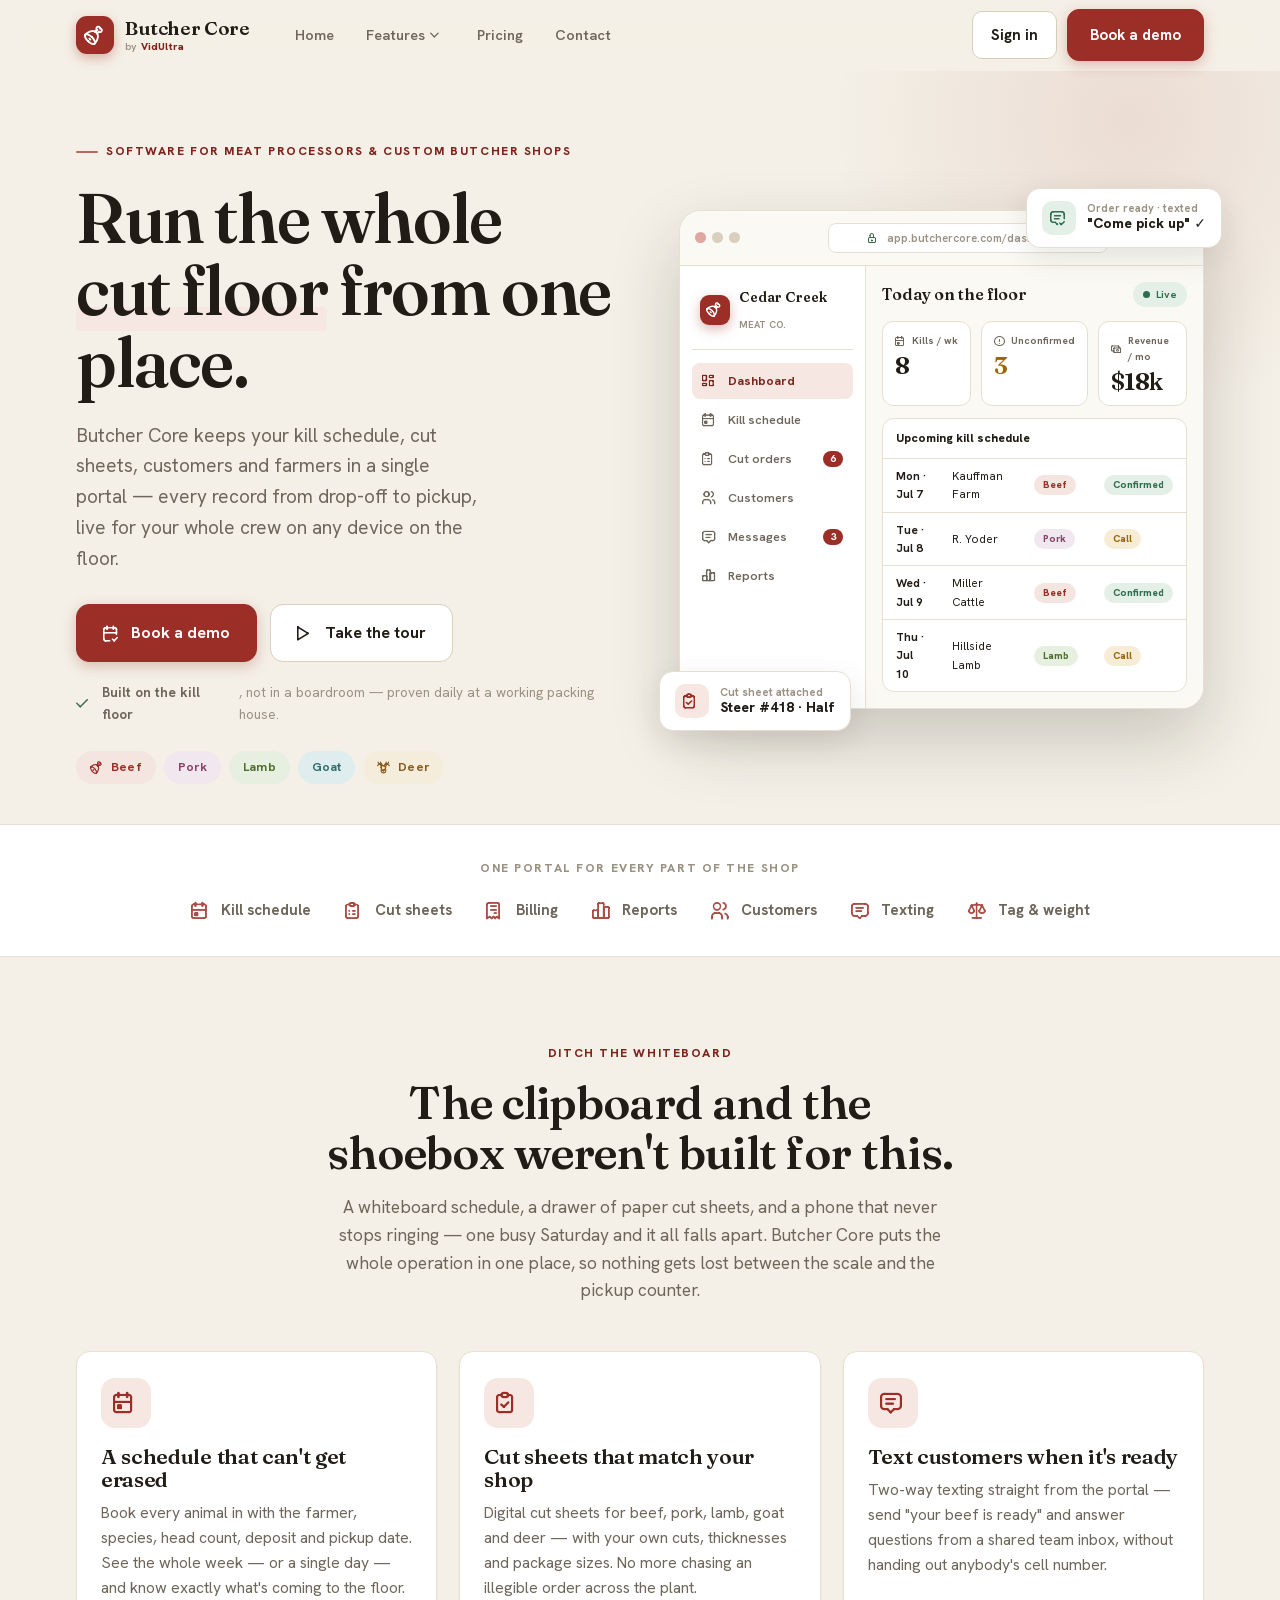
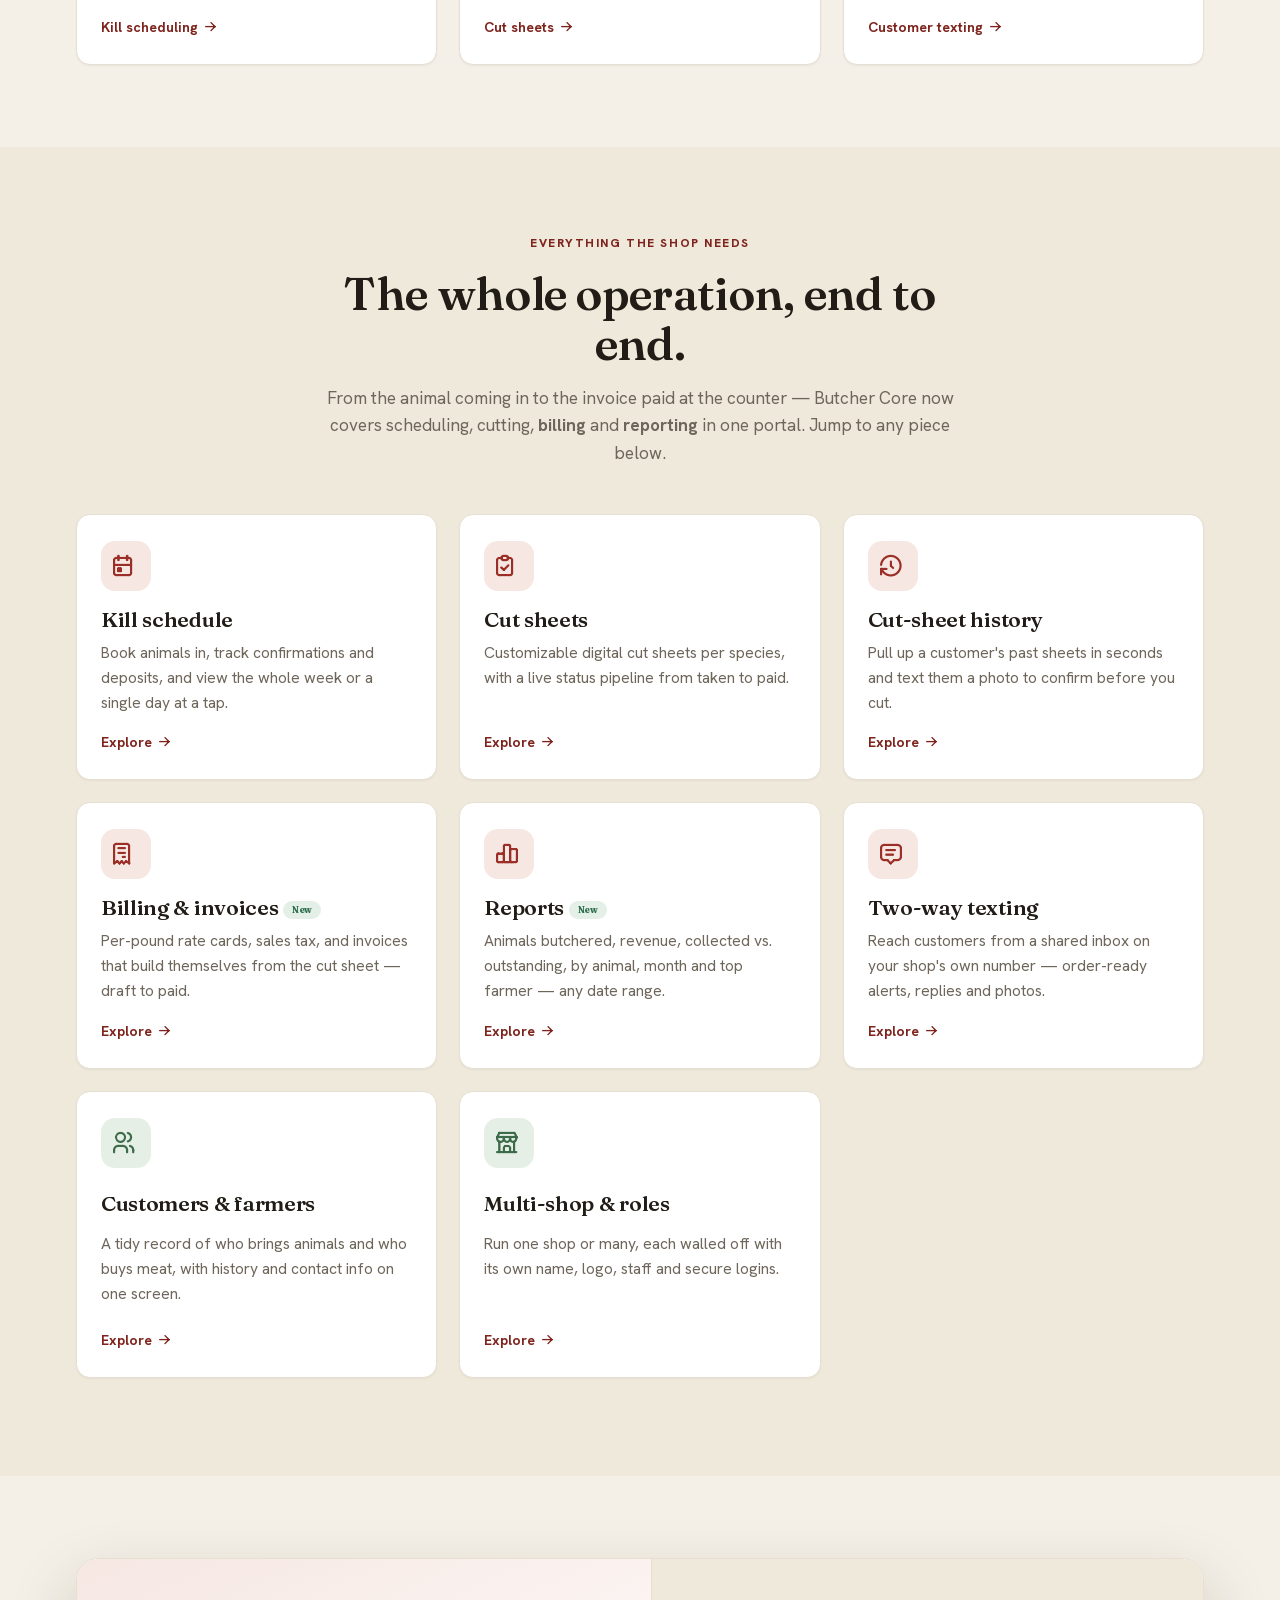
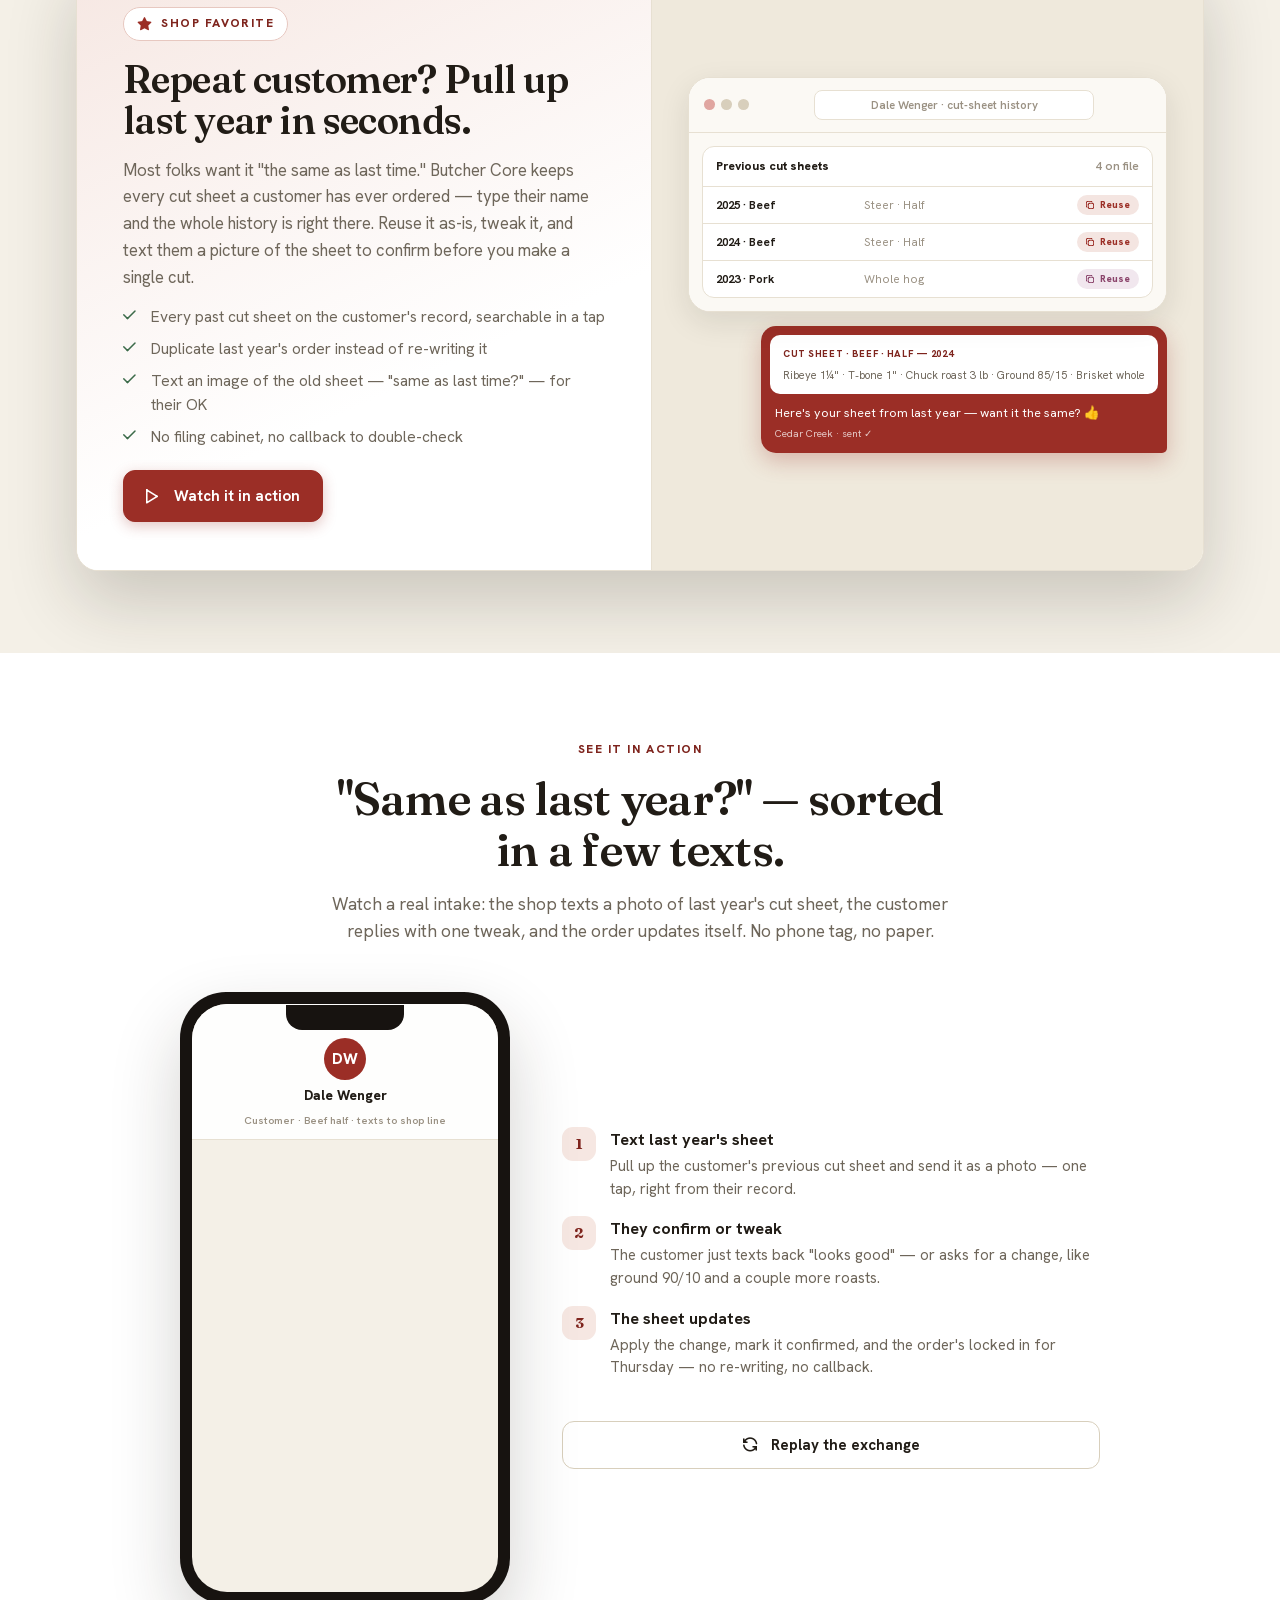
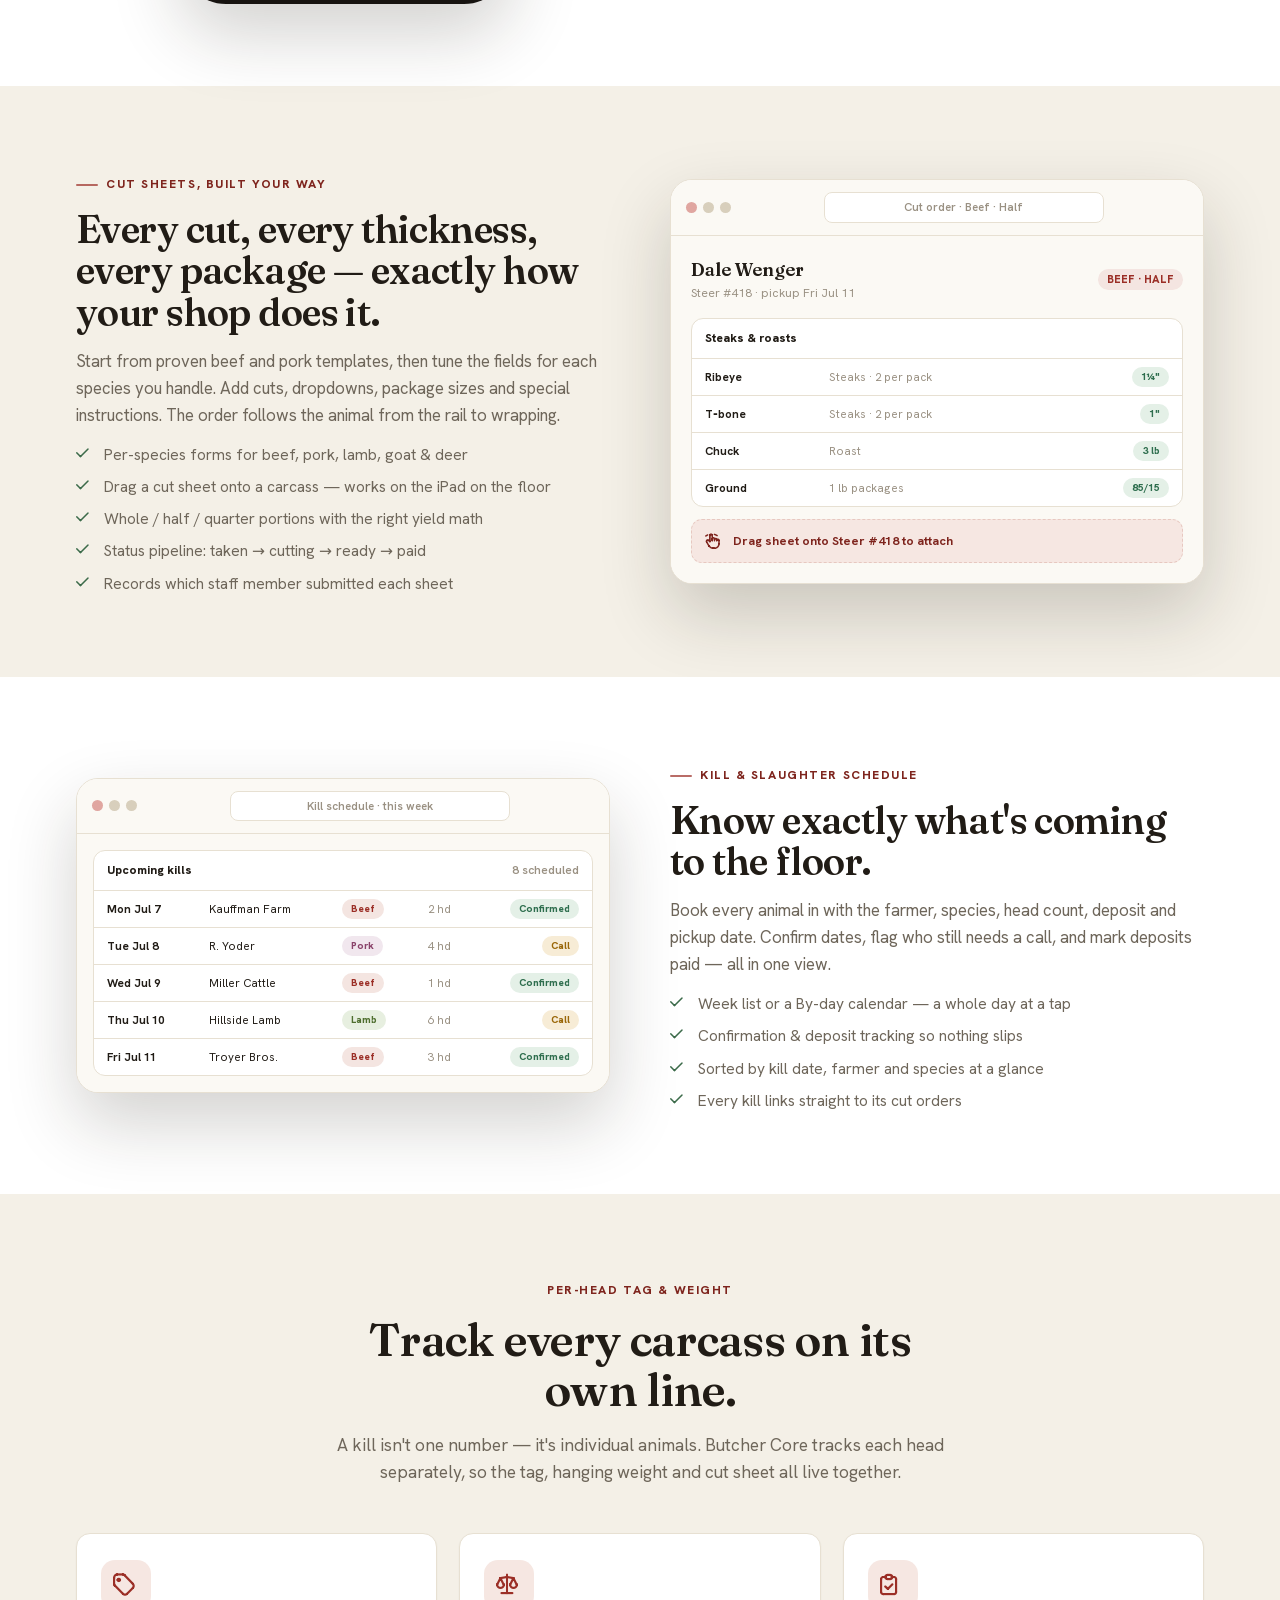
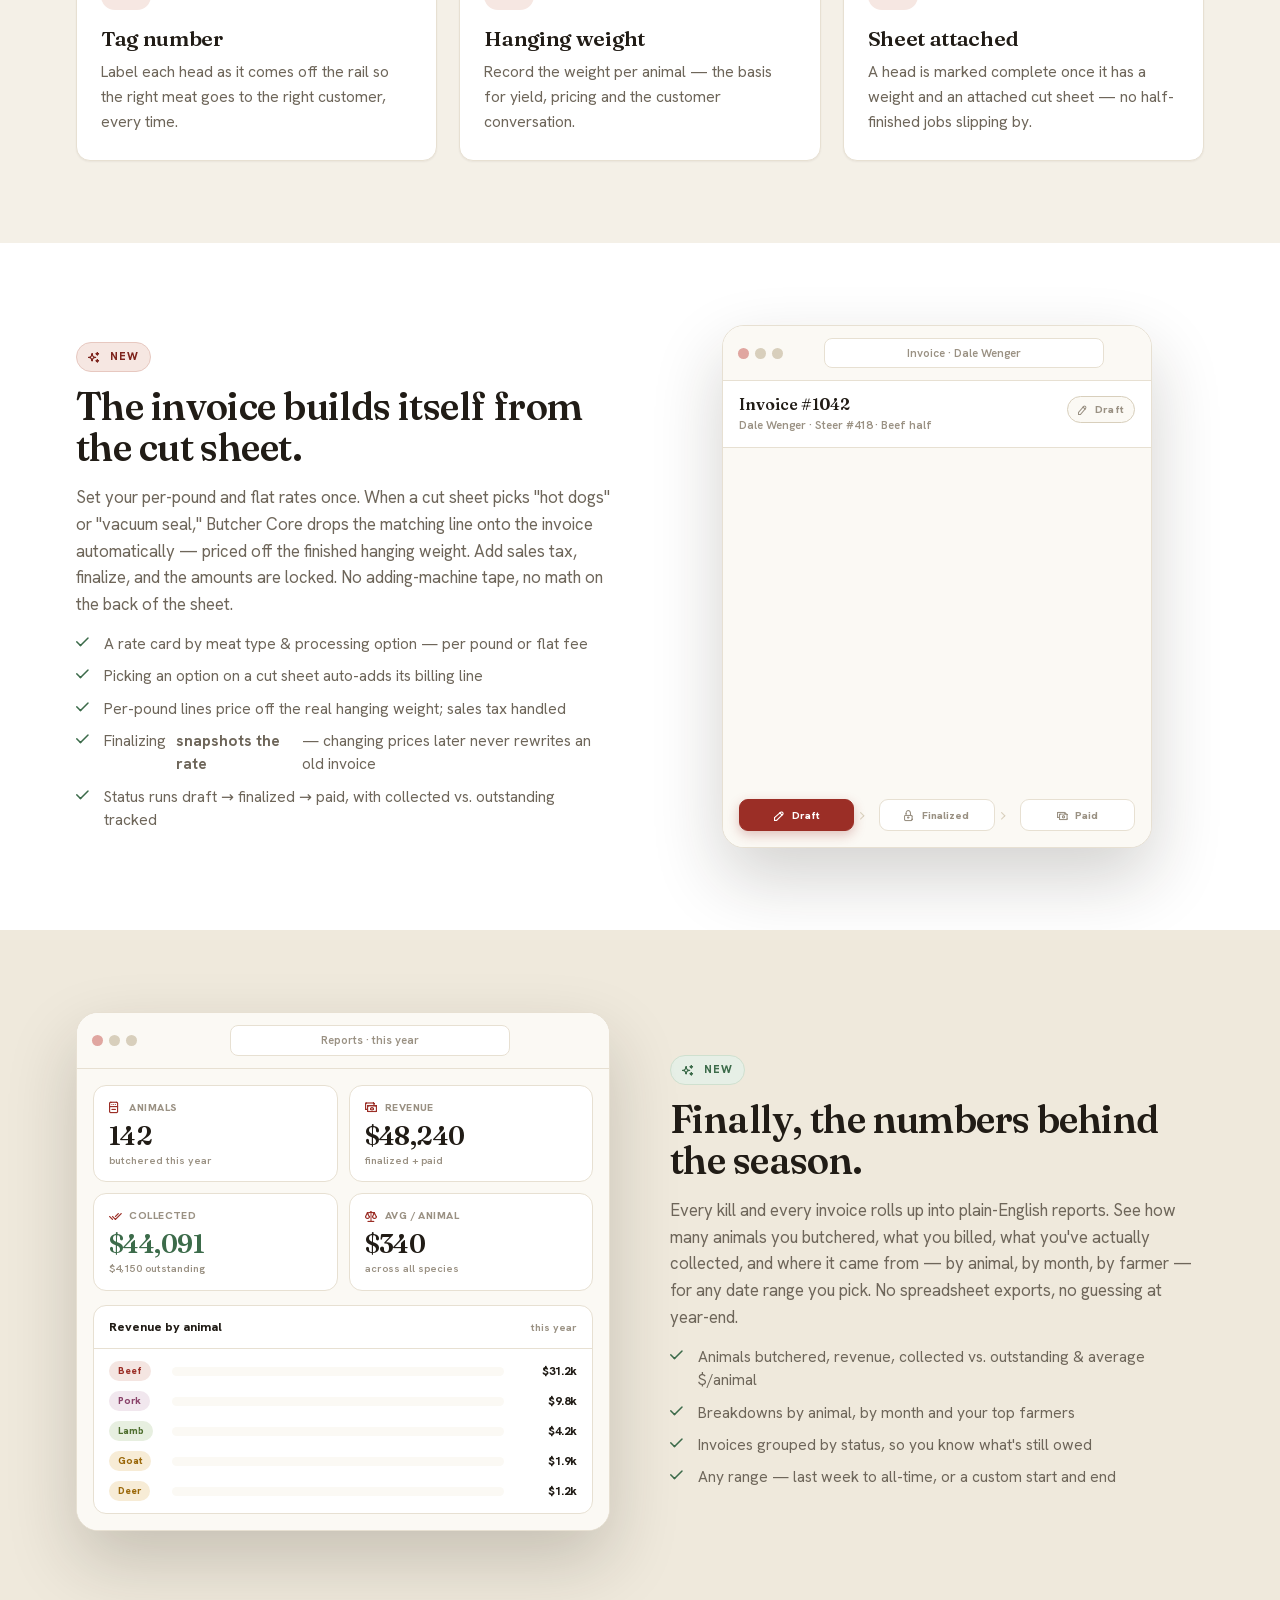
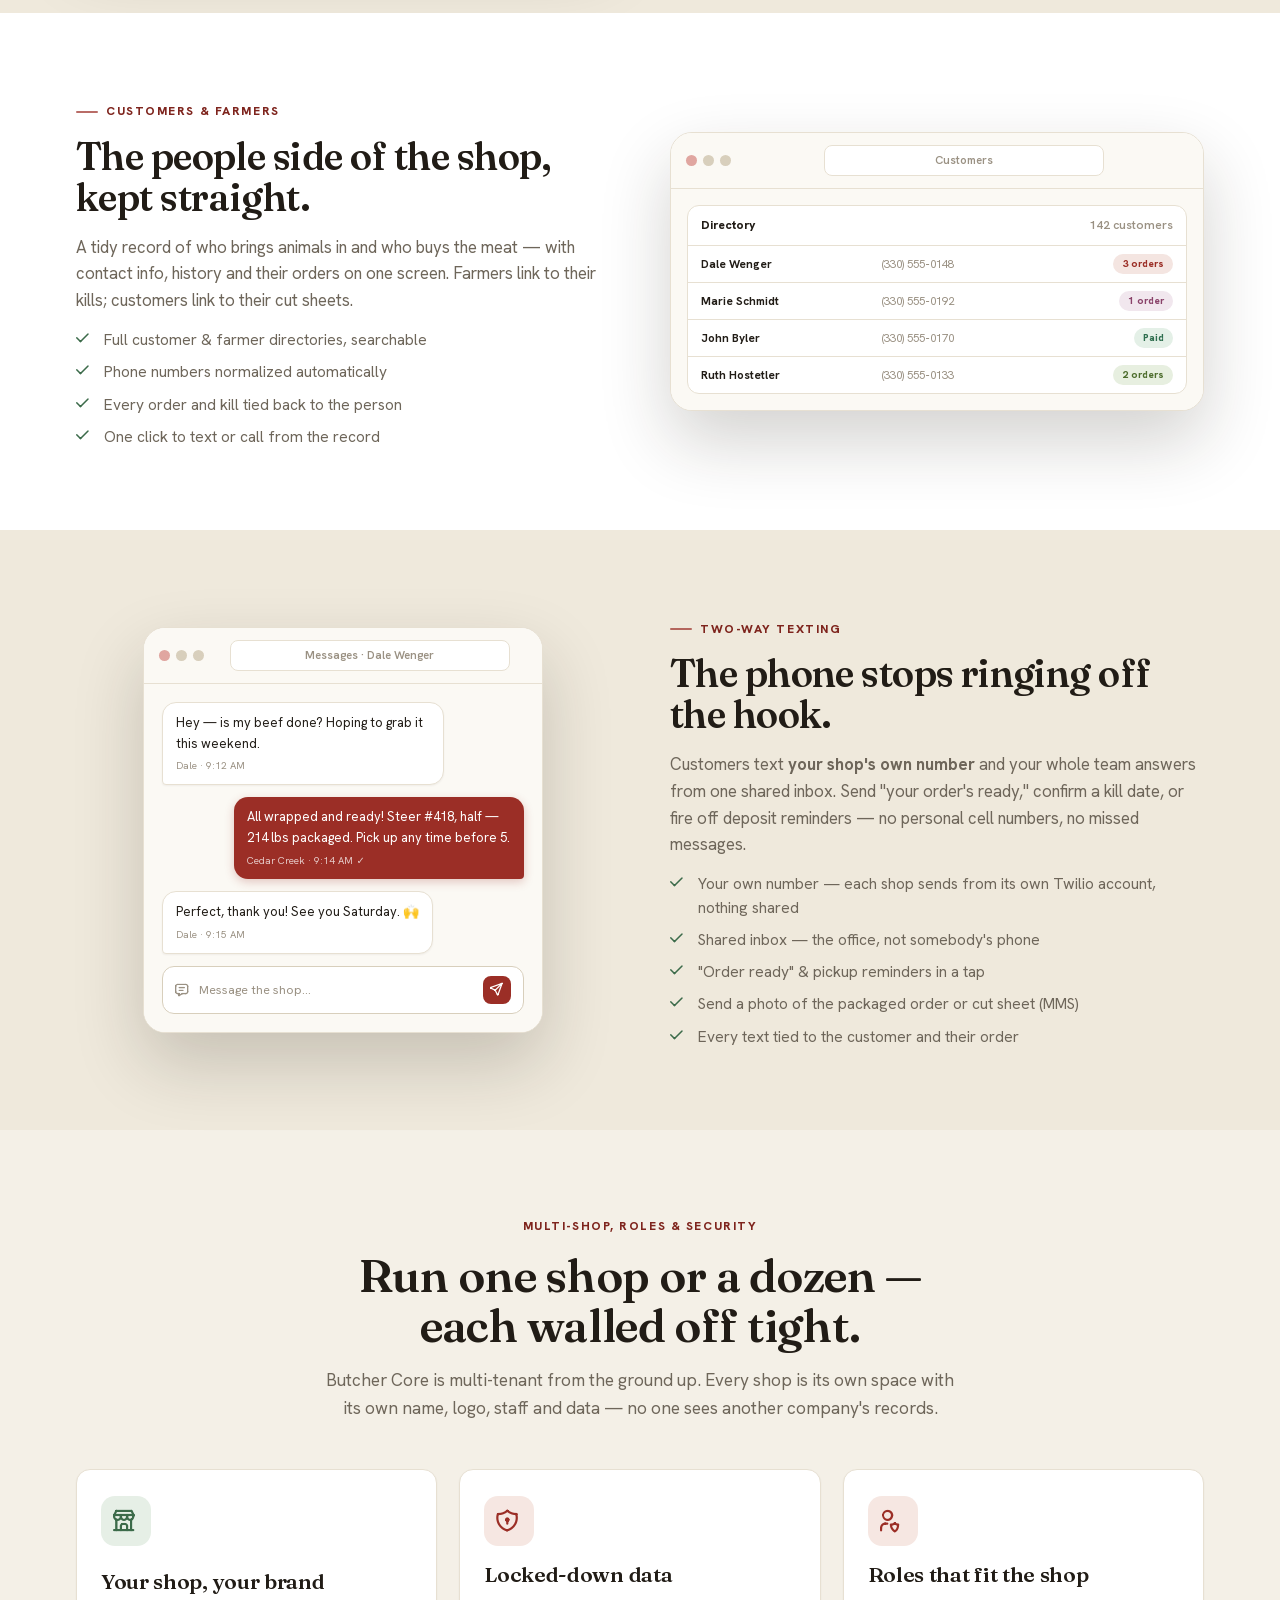
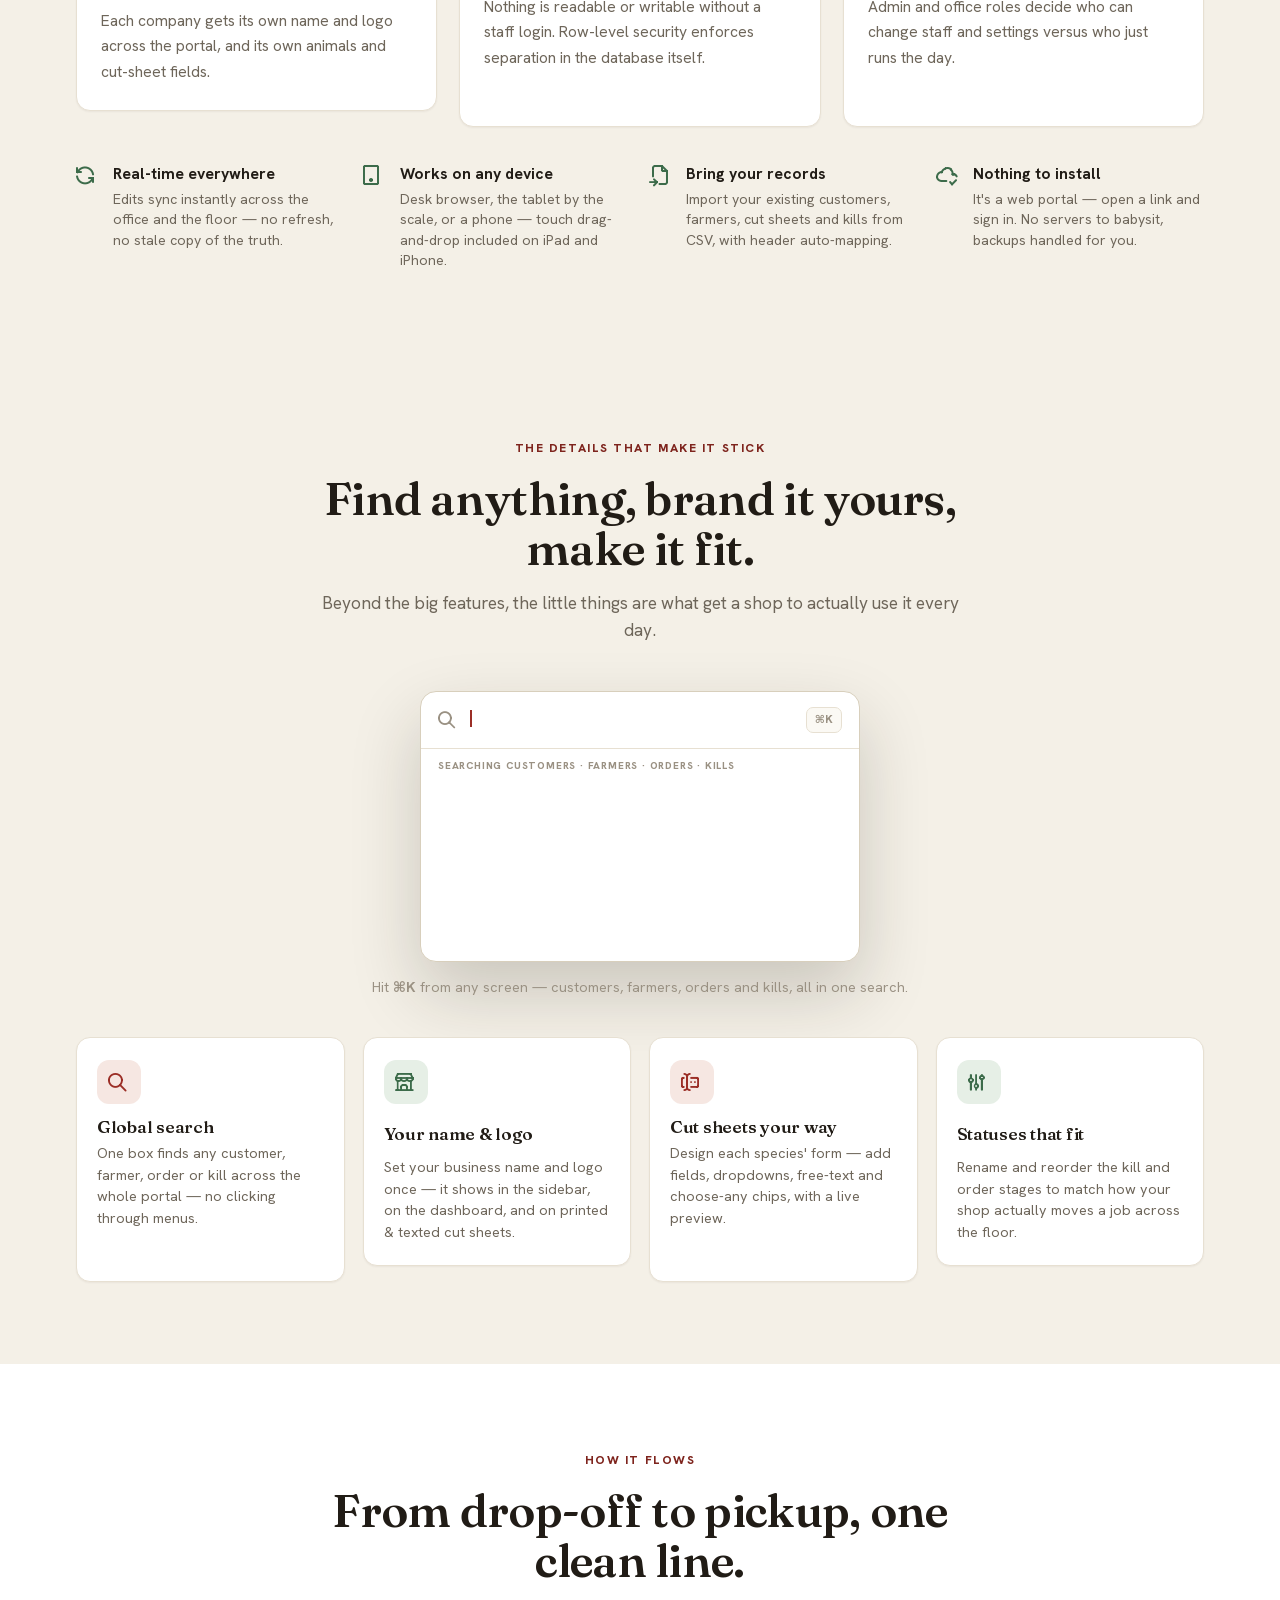
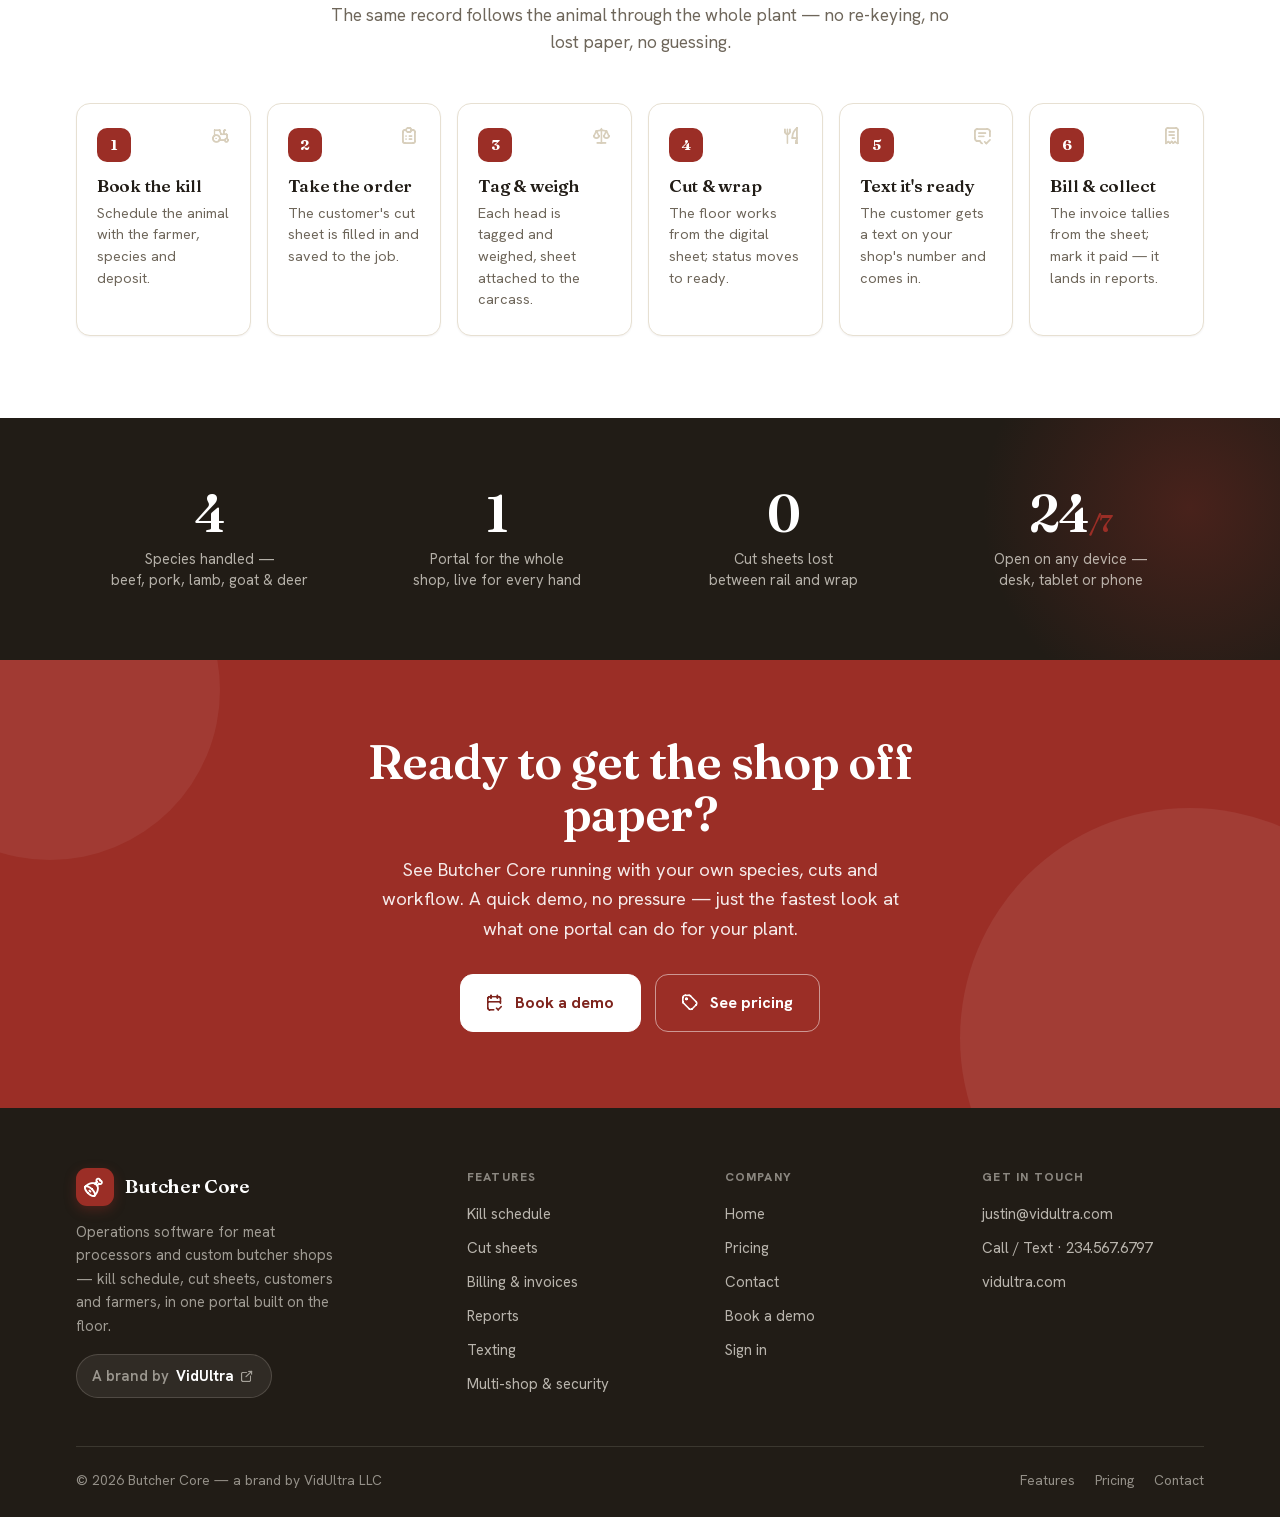
==== public/index.html @ 613faca3 "Initial commit: Butcher Core marketing site Static marketing site (index, pricing, contact) with sha" ====
<!DOCTYPE html>
<html lang="en">
<head>
<meta charset="UTF-8">
<meta name="viewport" content="width=device-width, initial-scale=1.0, viewport-fit=cover">
<title>Butcher Core — Operations software for meat processors &amp; custom butcher shops</title>
<meta name="description" content="Operations software for meat processors &amp; custom butcher shops — run your kill schedule, cut sheets, billing &amp; invoices, customer texting and reports in one portal. Beef, pork, lamb, goat &amp; deer.">
<link rel="canonical" href="https://butchercore.com/">
<meta name="robots" content="index, follow, max-image-preview:large, max-snippet:-1">
<meta name="author" content="VidUltra LLC">
<meta name="theme-color" content="#9B2E26">
<meta name="apple-mobile-web-app-title" content="Butcher Core">

<!-- Open Graph (Facebook, iMessage/SMS, LinkedIn, etc.) -->
<meta property="og:type" content="website">
<meta property="og:site_name" content="Butcher Core">
<meta property="og:title" content="Butcher Core — operations software for meat processors &amp; custom butcher shops">
<meta property="og:description" content="Operations software for meat processors &amp; custom butcher shops. Run your kill schedule, cut sheets, billing &amp; invoices, customer texting and reports from one portal. Beef, pork, lamb, goat &amp; deer.">
<meta property="og:url" content="https://butchercore.com/">
<meta property="og:image" content="https://butchercore.com/og-image.png">
<meta property="og:image:secure_url" content="https://butchercore.com/og-image.png">
<meta property="og:image:type" content="image/png">
<meta property="og:image:width" content="1200">
<meta property="og:image:height" content="630">
<meta property="og:image:alt" content="Butcher Core — operations software for meat processors and custom butcher shops. Beef, pork, lamb, goat and deer.">
<meta property="og:locale" content="en_US">

<!-- Twitter / X card -->
<meta name="twitter:card" content="summary_large_image">
<meta name="twitter:title" content="Butcher Core — operations software for meat processors &amp; custom butcher shops">
<meta name="twitter:description" content="Operations software for meat processors &amp; custom butcher shops — kill schedule, cut sheets, billing, customer texting and reports in one portal.">
<meta name="twitter:image" content="https://butchercore.com/og-image.png">
<meta name="twitter:image:alt" content="Butcher Core — operations software for meat processors and custom butcher shops.">

<link rel="icon" type="image/svg+xml" href="favicon.svg">
<link rel="icon" type="image/png" sizes="512x512" href="icon-512.png">
<link rel="apple-touch-icon" href="apple-touch-icon.png">
<link rel="preload" href="fonts/hanken-grotesk-latin.woff2" as="font" type="font/woff2" crossorigin>
<link rel="preload" href="fonts/fraunces-latin.woff2" as="font" type="font/woff2" crossorigin>
<link rel="stylesheet" href="fonts/fonts.css">
<link rel="stylesheet" href="fonts/tabler-icons.css?v=5">
<link rel="stylesheet" href="styles.css?v=5">

<!-- Structured data (schema.org / JSON-LD) -->
<script type="application/ld+json">
{
  "@context": "https://schema.org",
  "@graph": [
    {
      "@type": "Organization",
      "@id": "https://butchercore.com/#organization",
      "name": "Butcher Core",
      "legalName": "VidUltra LLC",
      "url": "https://butchercore.com/",
      "logo": "https://butchercore.com/icon-512.png",
      "image": "https://butchercore.com/og-image.png",
      "description": "Operations software for meat processors and custom butcher shops — kill schedule, cut sheets, billing, customer texting and reports in one portal.",
      "email": "justin@vidultra.com",
      "telephone": "+1-234-567-6797",
      "parentOrganization": { "@type": "Organization", "name": "VidUltra LLC", "url": "https://vidultra.com" },
      "sameAs": ["https://vidultra.com"]
    },
    {
      "@type": "WebSite",
      "@id": "https://butchercore.com/#website",
      "url": "https://butchercore.com/",
      "name": "Butcher Core",
      "inLanguage": "en-US",
      "publisher": { "@id": "https://butchercore.com/#organization" }
    },
    {
      "@type": "SoftwareApplication",
      "name": "Butcher Core",
      "applicationCategory": "BusinessApplication",
      "applicationSubCategory": "Meat processing & butcher shop operations software",
      "operatingSystem": "Web browser (any device)",
      "url": "https://butchercore.com/",
      "image": "https://butchercore.com/og-image.png",
      "description": "One portal for meat processors and custom butcher shops: kill & slaughter schedule, custom cut sheets for beef, pork, lamb, goat and deer, per-head tag & weight, billing and invoices, two-way customer texting, and reports.",
      "featureList": [
        "Kill & slaughter schedule with deposits and confirmations",
        "Custom digital cut sheets for beef, pork, lamb, goat & deer",
        "Cut-sheet history & reuse",
        "Per-head tag & weight tracking",
        "Billing, rate cards, sales tax & invoices",
        "Reports & analytics",
        "Two-way customer texting from the shop's own number",
        "Customers & farmers directories",
        "Multi-shop, roles & row-level security"
      ],
      "offers": {
        "@type": "Offer",
        "price": "249",
        "priceCurrency": "USD",
        "priceSpecification": {
          "@type": "UnitPriceSpecification",
          "price": "249",
          "priceCurrency": "USD",
          "referenceQuantity": { "@type": "QuantitativeValue", "value": "1", "unitCode": "MON" }
        },
        "url": "https://butchercore.com/pricing.html"
      },
      "publisher": { "@id": "https://butchercore.com/#organization" }
    }
  ]
}
</script>
</head>
<body>

<!-- ============ HEADER ============ -->
<header class="site-header">
  <div class="wrap nav">
    <a href="#top" class="brand" aria-label="Butcher Core home">
      <span class="brand-mark"><i class="ti ti-meat"></i></span>
      <span class="brand-text">
        <span class="brand-name">Butcher<b> Core</b></span>
        <span class="brand-by">by <b>VidUltra</b></span>
      </span>
    </a>
    <nav class="nav-links">
      <a href="#top">Home</a>
      <div class="nav-dd">
        <a href="#features" class="nav-dd-toggle">Features <i class="ti ti-chevron-down chev"></i></a>
        <div class="nav-dd-menu">
          <a href="#schedule"><i class="ti ti-calendar-event"></i><span><b>Kill schedule</b><small>Bookings, deposits &amp; confirmations</small></span></a>
          <a href="#cutsheets"><i class="ti ti-clipboard-check"></i><span><b>Cut sheets</b><small>Custom forms, all 5 species</small></span></a>
          <a href="#history"><i class="ti ti-history"></i><span><b>Cut-sheet history</b><small>Reuse &amp; text last year's sheet</small></span></a>
          <a href="#billing"><i class="ti ti-receipt"></i><span><b>Billing &amp; invoices</b><small>Rate cards, tax &amp; auto-billing</small></span></a>
          <a href="#reports"><i class="ti ti-chart-bar"></i><span><b>Reports</b><small>Animals, dollars &amp; throughput</small></span></a>
          <a href="#texting"><i class="ti ti-message-2"></i><span><b>Customer texting</b><small>Your own number, shared inbox</small></span></a>
          <a href="#customers"><i class="ti ti-users"></i><span><b>Customers &amp; farmers</b><small>The people side, kept straight</small></span></a>
          <a href="#security"><i class="ti ti-shield-lock"></i><span><b>Multi-shop &amp; security</b><small>Walled off, staff logins</small></span></a>
        </div>
      </div>
      <a href="pricing.html">Pricing</a>
      <a href="contact.html">Contact</a>
    </nav>
    <div class="nav-right">
      <a href="https://app.butchercore.com" class="nav-signin">Sign in</a>
      <a href="contact.html" class="btn btn-primary">Book a demo</a>
      <button class="menu-btn" id="menuBtn" aria-label="Open menu" aria-expanded="false"><span></span><span></span><span></span></button>
    </div>
  </div>
</header>
<nav class="mobile-nav" id="mobileNav">
  <a href="#top">Home</a>
  <div class="mnav-group">Features</div>
  <a href="#schedule" class="mnav-sub">Kill schedule</a>
  <a href="#cutsheets" class="mnav-sub">Cut sheets</a>
  <a href="#history" class="mnav-sub">Cut-sheet history</a>
  <a href="#billing" class="mnav-sub">Billing &amp; invoices</a>
  <a href="#reports" class="mnav-sub">Reports</a>
  <a href="#texting" class="mnav-sub">Customer texting</a>
  <a href="#customers" class="mnav-sub">Customers &amp; farmers</a>
  <a href="#security" class="mnav-sub">Multi-shop &amp; security</a>
  <a href="pricing.html">Pricing</a>
  <a href="contact.html">Contact</a>
  <a href="https://app.butchercore.com">Sign in</a>
  <a href="contact.html" class="btn btn-primary">Book a demo</a>
</nav>

<!-- ============ HERO ============ -->
<section class="hero" id="top">
  <div class="wrap">
    <div class="hero-grid">
      <div class="hero-copy reveal">
        <span class="eyebrow">Software for meat processors &amp; custom butcher shops</span>
        <h1 class="display">Run the whole <span class="accent-underline">cut floor</span> from one place.</h1>
        <p class="hero-sub">Butcher Core keeps your kill schedule, cut sheets, customers and farmers in a single portal — every record from drop-off to pickup, live for your whole crew on any device on the floor.</p>
        <div class="hero-cta">
          <a href="contact.html" class="btn btn-primary btn-lg"><i class="ti ti-calendar-check"></i> Book a demo</a>
          <a href="#features" class="btn btn-lg"><i class="ti ti-player-play"></i> Take the tour</a>
        </div>
        <p class="hero-note"><i class="ti ti-check"></i> <b>Built on the kill floor</b>, not in a boardroom — proven daily at a working packing house.</p>
        <div class="species-strip">
          <span class="pill pill-beef"><i class="ti ti-meat"></i> Beef</span>
          <span class="pill pill-pork">Pork</span>
          <span class="pill pill-lamb">Lamb</span>
          <span class="pill pill-goat">Goat</span>
          <span class="pill pill-deer"><i class="ti ti-deer"></i> Deer</span>
        </div>
      </div>

      <!-- Product mockup -->
      <div class="hero-media reveal d2">
        <div class="panel-wrap">
          <div class="float-card float-tr">
            <i style="background:var(--ok-soft);color:var(--ok)"><i class="ti ti-message-2-check"></i></i>
            <div><div class="ft">Order ready · texted</div><div class="fv">"Come pick up" ✓</div></div>
          </div>
          <div class="float-card float-bl">
            <i style="background:var(--brand-soft);color:var(--brand)"><i class="ti ti-clipboard-check"></i></i>
            <div><div class="ft">Cut sheet attached</div><div class="fv">Steer #418 · Half</div></div>
          </div>

          <div class="panel">
            <div class="panel-chrome">
              <div class="panel-dots"><span></span><span></span><span></span></div>
              <div class="panel-url"><i class="ti ti-lock"></i> app.butchercore.com/dashboard</div>
            </div>
            <div class="app-mini">
              <aside class="app-side">
                <div class="app-brand">
                  <span class="brand-mark"><i class="ti ti-meat"></i></span>
                  <div><b>Cedar Creek</b><br><small>MEAT CO.</small></div>
                </div>
                <div class="app-nav on"><i class="ti ti-layout-dashboard"></i> Dashboard</div>
                <div class="app-nav"><i class="ti ti-calendar-event"></i> Kill schedule</div>
                <div class="app-nav"><i class="ti ti-clipboard-list"></i> Cut orders <span class="n">6</span></div>
                <div class="app-nav"><i class="ti ti-users"></i> Customers</div>
                <div class="app-nav"><i class="ti ti-message-2"></i> Messages <span class="n">3</span></div>
                <div class="app-nav"><i class="ti ti-chart-bar"></i> Reports</div>
              </aside>
              <div class="app-body">
                <div class="app-topline">
                  <b>Today on the floor</b>
                  <span class="app-live"><span class="d"></span> Live</span>
                </div>
                <div class="kpi-row">
                  <div class="kpi"><div class="kl"><i class="ti ti-calendar-event"></i> Kills / wk</div><div class="kv">8</div></div>
                  <div class="kpi"><div class="kl"><i class="ti ti-alert-circle"></i> Unconfirmed</div><div class="kv warn">3</div></div>
                  <div class="kpi"><div class="kl"><i class="ti ti-cash"></i> Revenue / mo</div><div class="kv">$18k</div></div>
                </div>
                <div class="mini-card">
                  <div class="mini-head">Upcoming kill schedule</div>
                  <table class="mini">
                    <tr><td class="mini-strong">Mon · Jul 7</td><td>Kauffman Farm</td><td><span class="badge b-beef">Beef</span></td><td><span class="badge b-ok">Confirmed</span></td></tr>
                    <tr><td class="mini-strong">Tue · Jul 8</td><td>R. Yoder</td><td><span class="badge b-pork">Pork</span></td><td><span class="badge b-warn">Call</span></td></tr>
                    <tr><td class="mini-strong">Wed · Jul 9</td><td>Miller Cattle</td><td><span class="badge b-beef">Beef</span></td><td><span class="badge b-ok">Confirmed</span></td></tr>
                    <tr><td class="mini-strong">Thu · Jul 10</td><td>Hillside Lamb</td><td><span class="badge b-lamb">Lamb</span></td><td><span class="badge b-warn">Call</span></td></tr>
                  </table>
                </div>
              </div>
            </div>
          </div>
        </div>
      </div>
    </div>
  </div>
</section>

<!-- ============ TRUST ============ -->
<section class="trust">
  <div class="wrap">
    <p>One portal for every part of the shop</p>
    <div class="trust-row">
      <span class="trust-item"><i class="ti ti-calendar-event"></i> Kill schedule</span>
      <span class="trust-item"><i class="ti ti-clipboard-list"></i> Cut sheets</span>
      <span class="trust-item"><i class="ti ti-receipt"></i> Billing</span>
      <span class="trust-item"><i class="ti ti-chart-bar"></i> Reports</span>
      <span class="trust-item"><i class="ti ti-users"></i> Customers</span>
      <span class="trust-item"><i class="ti ti-message-2"></i> Texting</span>
      <span class="trust-item"><i class="ti ti-scale"></i> Tag &amp; weight</span>
    </div>
  </div>
</section>

<!-- ============ PROBLEM / SOLUTION ============ -->
<section class="section">
  <div class="wrap">
    <div class="sec-head reveal">
      <span class="eyebrow center">Ditch the whiteboard</span>
      <h2 class="h2">The clipboard and the shoebox weren't built for this.</h2>
      <p>A whiteboard schedule, a drawer of paper cut sheets, and a phone that never stops ringing — one busy Saturday and it all falls apart. Butcher Core puts the whole operation in one place, so nothing gets lost between the scale and the pickup counter.</p>
    </div>
    <div class="grid-3">
      <div class="fcard reveal">
        <div class="ficon"><i class="ti ti-calendar-event"></i></div>
        <h3>A schedule that can't get erased</h3>
        <p>Book every animal in with the farmer, species, head count, deposit and pickup date. See the whole week — or a single day — and know exactly what's coming to the floor.</p>
        <a href="#schedule" class="fcard-link">Kill scheduling <i class="ti ti-arrow-right"></i></a>
      </div>
      <div class="fcard reveal d1">
        <div class="ficon"><i class="ti ti-clipboard-check"></i></div>
        <h3>Cut sheets that match your shop</h3>
        <p>Digital cut sheets for beef, pork, lamb, goat and deer — with your own cuts, thicknesses and package sizes. No more chasing an illegible order across the plant.</p>
        <a href="#cutsheets" class="fcard-link">Cut sheets <i class="ti ti-arrow-right"></i></a>
      </div>
      <div class="fcard reveal d2">
        <div class="ficon"><i class="ti ti-message-2"></i></div>
        <h3>Text customers when it's ready</h3>
        <p>Two-way texting straight from the portal — send "your beef is ready" and answer questions from a shared team inbox, without handing out anybody's cell number.</p>
        <a href="#texting" class="fcard-link">Customer texting <i class="ti ti-arrow-right"></i></a>
      </div>
    </div>
  </div>
</section>

<!-- ============ FEATURES OVERVIEW ============ -->
<section class="section bg-paper2" id="features">
  <div class="wrap">
    <div class="sec-head reveal">
      <span class="eyebrow center">Everything the shop needs</span>
      <h2 class="h2">The whole operation, end to end.</h2>
      <p>From the animal coming in to the invoice paid at the counter — Butcher Core now covers scheduling, cutting, <b>billing</b> and <b>reporting</b> in one portal. Jump to any piece below.</p>
    </div>
    <div class="grid-3">
      <a class="fcard reveal" href="#schedule"><div class="ficon"><i class="ti ti-calendar-event"></i></div><h3>Kill schedule</h3><p>Book animals in, track confirmations and deposits, and view the whole week or a single day at a tap.</p><span class="fcard-link">Explore <i class="ti ti-arrow-right"></i></span></a>
      <a class="fcard reveal d1" href="#cutsheets"><div class="ficon"><i class="ti ti-clipboard-check"></i></div><h3>Cut sheets</h3><p>Customizable digital cut sheets per species, with a live status pipeline from taken to paid.</p><span class="fcard-link">Explore <i class="ti ti-arrow-right"></i></span></a>
      <a class="fcard reveal d2" href="#history"><div class="ficon"><i class="ti ti-history"></i></div><h3>Cut-sheet history</h3><p>Pull up a customer's past sheets in seconds and text them a photo to confirm before you cut.</p><span class="fcard-link">Explore <i class="ti ti-arrow-right"></i></span></a>
      <a class="fcard reveal" href="#billing"><div class="ficon"><i class="ti ti-receipt"></i></div><h3>Billing &amp; invoices <span class="badge b-ok" style="vertical-align:middle;font-size:9px">New</span></h3><p>Per-pound rate cards, sales tax, and invoices that build themselves from the cut sheet — draft to paid.</p><span class="fcard-link">Explore <i class="ti ti-arrow-right"></i></span></a>
      <a class="fcard reveal d1" href="#reports"><div class="ficon"><i class="ti ti-chart-bar"></i></div><h3>Reports <span class="badge b-ok" style="vertical-align:middle;font-size:9px">New</span></h3><p>Animals butchered, revenue, collected vs. outstanding, by animal, month and top farmer — any date range.</p><span class="fcard-link">Explore <i class="ti ti-arrow-right"></i></span></a>
      <a class="fcard reveal d2" href="#texting"><div class="ficon"><i class="ti ti-message-2"></i></div><h3>Two-way texting</h3><p>Reach customers from a shared inbox on your shop's own number — order-ready alerts, replies and photos.</p><span class="fcard-link">Explore <i class="ti ti-arrow-right"></i></span></a>
      <a class="fcard field reveal" href="#customers"><div class="ficon"><i class="ti ti-users"></i></div><h3>Customers &amp; farmers</h3><p>A tidy record of who brings animals and who buys meat, with history and contact info on one screen.</p><span class="fcard-link">Explore <i class="ti ti-arrow-right"></i></span></a>
      <a class="fcard field reveal d1" href="#security"><div class="ficon"><i class="ti ti-building-store"></i></div><h3>Multi-shop &amp; roles</h3><p>Run one shop or many, each walled off with its own name, logo, staff and secure logins.</p><span class="fcard-link">Explore <i class="ti ti-arrow-right"></i></span></a>
    </div>
  </div>
</section>

<!-- ============ SPOTLIGHT: cut-sheet history ============ -->
<section class="section" id="history">
  <div class="wrap">
    <div class="spotlight-card reveal">
      <div class="spotlight-copy">
        <span class="spot-star"><i class="ti ti-star-filled"></i> Shop favorite</span>
        <h2>Repeat customer? Pull up last year in seconds.</h2>
        <p>Most folks want it "the same as last time." Butcher Core keeps every cut sheet a customer has ever ordered — type their name and the whole history is right there. Reuse it as-is, tweak it, and text them a picture of the sheet to confirm before you make a single cut.</p>
        <ul class="flist">
          <li><i class="ti ti-check"></i> Every past cut sheet on the customer's record, searchable in a tap</li>
          <li><i class="ti ti-check"></i> Duplicate last year's order instead of re-writing it</li>
          <li><i class="ti ti-check"></i> Text an image of the old sheet — "same as last time?" — for their OK</li>
          <li><i class="ti ti-check"></i> No filing cabinet, no callback to double-check</li>
        </ul>
        <div style="margin-top:22px"><a href="#demo" class="btn btn-primary"><i class="ti ti-player-play"></i> Watch it in action</a></div>
      </div>
      <div class="spotlight-media">
        <div style="width:100%;display:flex;flex-direction:column;gap:14px">
          <div class="panel" style="box-shadow:var(--shadow-md)">
            <div class="panel-chrome"><div class="panel-dots"><span></span><span></span><span></span></div><div class="panel-url">Dale Wenger · cut-sheet history</div></div>
            <div style="padding:13px;background:var(--surface-2)">
              <div class="mini-card">
                <div class="mini-head" style="display:flex;justify-content:space-between">Previous cut sheets <span style="color:var(--ink-3);font-weight:600">4 on file</span></div>
                <table class="mini">
                  <tr><td class="mini-strong">2025 · Beef</td><td class="mini-mut">Steer · Half</td><td style="text-align:right"><span class="badge b-beef"><i class="ti ti-copy"></i> Reuse</span></td></tr>
                  <tr><td class="mini-strong">2024 · Beef</td><td class="mini-mut">Steer · Half</td><td style="text-align:right"><span class="badge b-beef"><i class="ti ti-copy"></i> Reuse</span></td></tr>
                  <tr><td class="mini-strong">2023 · Pork</td><td class="mini-mut">Whole hog</td><td style="text-align:right"><span class="badge b-pork"><i class="ti ti-copy"></i> Reuse</span></td></tr>
                </table>
              </div>
            </div>
          </div>
          <div class="mms-bubble">
            <div class="mms-img">
              <div class="mms-tag">CUT SHEET · BEEF · HALF — 2024</div>
              <div class="mms-body">Ribeye 1¼" · T‑bone 1" · Chuck roast 3 lb · Ground 85/15 · Brisket whole</div>
            </div>
            <div class="mms-cap">Here's your sheet from last year — want it the same? 👍<small>Cedar Creek · sent ✓</small></div>
          </div>
        </div>
      </div>
    </div>
  </div>
</section>

<!-- ============ ANIMATED TEXT DEMO ============ -->
<section class="section bg-surface" id="demo">
  <div class="wrap">
    <div class="sec-head reveal">
      <span class="eyebrow center">See it in action</span>
      <h2 class="h2">"Same as last year?" — sorted in a few texts.</h2>
      <p>Watch a real intake: the shop texts a photo of last year's cut sheet, the customer replies with one tweak, and the order updates itself. No phone tag, no paper.</p>
    </div>
    <div class="demo-grid">
      <!-- animated phone -->
      <div class="phone">
        <div class="phone-notch"></div>
        <div class="phone-screen">
          <div class="sms-header">
            <span class="avatar-lg">DW</span>
            <b>Dale Wenger</b>
            <small>Customer · Beef half · texts to shop line</small>
          </div>
          <div class="sms-thread" data-sms-demo>
            <div class="sms-msg out">
              <div class="sms-bubble">Morning, Dale! You're booked for Thursday. Here's your cut sheet from last year 👇</div>
            </div>
            <div class="sms-msg out img">
              <div class="sms-bubble">
                <div class="cs-photo">
                  <div class="cs-photo-head"><b>CEDAR CREEK — CUT SHEET</b><small>Dale Wenger · Beef · Half · 2024</small></div>
                  <div class="cs-photo-body">
                    <div class="cs-line"><b>Ribeye</b><span class="v">1¼" steaks</span></div>
                    <div class="cs-line"><b>T‑bone</b><span class="v">1" steaks</span></div>
                    <div class="cs-line"><b>Chuck</b><span class="v">3 lb roast</span></div>
                    <div class="cs-line"><b>Ground</b><span class="v">85 / 15</span></div>
                    <div class="cs-line"><b>Brisket</b><span class="v">Whole</span></div>
                    <div class="cs-line"><b>Soup bones</b><span class="v">Yes</span></div>
                  </div>
                  <div class="cs-photo-foot"><i class="ti ti-photo"></i> PHOTO · SHEET_2024.JPG</div>
                </div>
              </div>
              <div class="sms-time">Cedar Creek · 8:02 AM</div>
            </div>
            <div class="sms-msg in">
              <div class="sms-bubble">Looks great! Just switch the ground to 90/10 this year and add 2 more chuck roasts 🙌</div>
            </div>
            <div class="sms-msg out">
              <div class="sms-bubble">You got it 👍 Updated — ground 90/10, +2 chuck roasts. Everything else same as last year.</div>
            </div>
            <div class="sms-msg in">
              <div class="sms-bubble">Perfect, thank you!</div>
              <div class="sms-time">Dale · 8:05 AM</div>
            </div>
            <div class="sms-status"><span class="chip2"><i class="ti ti-clipboard-check"></i> Cut sheet updated &amp; confirmed</span></div>
          </div>
        </div>
      </div>

      <!-- explainer -->
      <div class="demo-steps reveal d1">
        <div class="demo-step">
          <span class="ds-num">1</span>
          <div><b>Text last year's sheet</b><p>Pull up the customer's previous cut sheet and send it as a photo — one tap, right from their record.</p></div>
        </div>
        <div class="demo-step">
          <span class="ds-num">2</span>
          <div><b>They confirm or tweak</b><p>The customer just texts back "looks good" — or asks for a change, like ground 90/10 and a couple more roasts.</p></div>
        </div>
        <div class="demo-step">
          <span class="ds-num">3</span>
          <div><b>The sheet updates</b><p>Apply the change, mark it confirmed, and the order's locked in for Thursday — no re-writing, no callback.</p></div>
        </div>
        <button class="btn demo-replay"><i class="ti ti-refresh"></i> Replay the exchange</button>
      </div>
    </div>
  </div>
</section>

<!-- ============ CUT SHEETS ============ -->
<section class="section" id="cutsheets">
  <div class="wrap">
    <div class="split">
      <div class="split-copy reveal">
        <span class="eyebrow">Cut sheets, built your way</span>
        <h2>Every cut, every thickness, every package — exactly how your shop does it.</h2>
        <p>Start from proven beef and pork templates, then tune the fields for each species you handle. Add cuts, dropdowns, package sizes and special instructions. The order follows the animal from the rail to wrapping.</p>
        <ul class="flist">
          <li><i class="ti ti-check"></i> Per-species forms for beef, pork, lamb, goat &amp; deer</li>
          <li><i class="ti ti-check"></i> Drag a cut sheet onto a carcass — works on the iPad on the floor</li>
          <li><i class="ti ti-check"></i> Whole / half / quarter portions with the right yield math</li>
          <li><i class="ti ti-check"></i> Status pipeline: taken → cutting → ready → paid</li>
          <li><i class="ti ti-check"></i> Records which staff member submitted each sheet</li>
        </ul>
      </div>
      <div class="split-media reveal d2">
        <div class="panel">
          <div class="panel-chrome">
            <div class="panel-dots"><span></span><span></span><span></span></div>
            <div class="panel-url">Cut order · Beef · Half</div>
          </div>
          <div style="padding:20px;background:var(--surface-2)">
            <div style="display:flex;align-items:center;justify-content:space-between;margin-bottom:14px">
              <div>
                <div style="font-family:var(--display);font-weight:600;font-size:18px">Dale Wenger</div>
                <div style="font-size:12px;color:var(--ink-3)">Steer #418 · pickup Fri Jul 11</div>
              </div>
              <span class="badge b-beef" style="font-size:11px">BEEF · HALF</span>
            </div>
            <div class="mini-card" style="margin-bottom:12px">
              <div class="mini-head">Steaks &amp; roasts</div>
              <table class="mini">
                <tr><td class="mini-strong">Ribeye</td><td class="mini-mut">Steaks · 2 per pack</td><td style="text-align:right"><span class="badge b-ok">1¼"</span></td></tr>
                <tr><td class="mini-strong">T‑bone</td><td class="mini-mut">Steaks · 2 per pack</td><td style="text-align:right"><span class="badge b-ok">1"</span></td></tr>
                <tr><td class="mini-strong">Chuck</td><td class="mini-mut">Roast</td><td style="text-align:right"><span class="badge b-ok">3 lb</span></td></tr>
                <tr><td class="mini-strong">Ground</td><td class="mini-mut">1 lb packages</td><td style="text-align:right"><span class="badge b-ok">85/15</span></td></tr>
              </table>
            </div>
            <div style="display:flex;align-items:center;gap:10px;padding:11px 13px;border:1.5px dashed var(--brand-line);border-radius:11px;background:var(--brand-soft);font-size:12.5px;font-weight:700;color:var(--brand-700)"><i class="ti ti-hand-move" style="font-size:18px"></i> Drag sheet onto Steer #418 to attach</div>
          </div>
        </div>
      </div>
    </div>
  </div>
</section>

<!-- ============ KILL SCHEDULE ============ -->
<section class="section bg-surface" id="schedule">
  <div class="wrap">
    <div class="split rev">
      <div class="split-copy reveal d2">
        <span class="eyebrow">Kill &amp; slaughter schedule</span>
        <h2>Know exactly what's coming to the floor.</h2>
        <p>Book every animal in with the farmer, species, head count, deposit and pickup date. Confirm dates, flag who still needs a call, and mark deposits paid — all in one view.</p>
        <ul class="flist">
          <li><i class="ti ti-check"></i> Week list or a By-day calendar — a whole day at a tap</li>
          <li><i class="ti ti-check"></i> Confirmation &amp; deposit tracking so nothing slips</li>
          <li><i class="ti ti-check"></i> Sorted by kill date, farmer and species at a glance</li>
          <li><i class="ti ti-check"></i> Every kill links straight to its cut orders</li>
        </ul>
      </div>
      <div class="split-media reveal">
        <div class="panel">
          <div class="panel-chrome"><div class="panel-dots"><span></span><span></span><span></span></div><div class="panel-url">Kill schedule · this week</div></div>
          <div style="padding:16px;background:var(--surface-2)">
            <div class="mini-card">
              <div class="mini-head" style="display:flex;justify-content:space-between">Upcoming kills <span style="color:var(--ink-3);font-weight:600">8 scheduled</span></div>
              <table class="mini">
                <tr><td class="mini-strong">Mon Jul 7</td><td>Kauffman Farm</td><td><span class="badge b-beef">Beef</span></td><td class="mini-mut">2 hd</td><td style="text-align:right"><span class="badge b-ok">Confirmed</span></td></tr>
                <tr><td class="mini-strong">Tue Jul 8</td><td>R. Yoder</td><td><span class="badge b-pork">Pork</span></td><td class="mini-mut">4 hd</td><td style="text-align:right"><span class="badge b-warn">Call</span></td></tr>
                <tr><td class="mini-strong">Wed Jul 9</td><td>Miller Cattle</td><td><span class="badge b-beef">Beef</span></td><td class="mini-mut">1 hd</td><td style="text-align:right"><span class="badge b-ok">Confirmed</span></td></tr>
                <tr><td class="mini-strong">Thu Jul 10</td><td>Hillside Lamb</td><td><span class="badge b-lamb">Lamb</span></td><td class="mini-mut">6 hd</td><td style="text-align:right"><span class="badge b-warn">Call</span></td></tr>
                <tr><td class="mini-strong">Fri Jul 11</td><td>Troyer Bros.</td><td><span class="badge b-beef">Beef</span></td><td class="mini-mut">3 hd</td><td style="text-align:right"><span class="badge b-ok">Confirmed</span></td></tr>
              </table>
            </div>
          </div>
        </div>
      </div>
    </div>
  </div>
</section>

<!-- ============ TAG & WEIGHT ============ -->
<section class="section" id="tagweight">
  <div class="wrap">
    <div class="sec-head reveal">
      <span class="eyebrow center">Per-head tag &amp; weight</span>
      <h2 class="h2">Track every carcass on its own line.</h2>
      <p>A kill isn't one number — it's individual animals. Butcher Core tracks each head separately, so the tag, hanging weight and cut sheet all live together.</p>
    </div>
    <div class="grid-3">
      <div class="fcard reveal"><div class="ficon"><i class="ti ti-tag"></i></div><h3>Tag number</h3><p>Label each head as it comes off the rail so the right meat goes to the right customer, every time.</p></div>
      <div class="fcard reveal d1"><div class="ficon"><i class="ti ti-scale"></i></div><h3>Hanging weight</h3><p>Record the weight per animal — the basis for yield, pricing and the customer conversation.</p></div>
      <div class="fcard reveal d2"><div class="ficon"><i class="ti ti-clipboard-check"></i></div><h3>Sheet attached</h3><p>A head is marked complete once it has a weight and an attached cut sheet — no half-finished jobs slipping by.</p></div>
    </div>
  </div>
</section>

<!-- ============ BILLING & INVOICES ============ -->
<section class="section bg-surface" id="billing">
  <div class="wrap">
    <div class="split">
      <div class="split-copy reveal">
        <span class="feature-tag brand"><i class="ti ti-sparkles"></i> New</span>
        <h2 style="margin-top:14px">The invoice builds itself from the cut sheet.</h2>
        <p>Set your per-pound and flat rates once. When a cut sheet picks "hot dogs" or "vacuum seal," Butcher Core drops the matching line onto the invoice automatically — priced off the finished hanging weight. Add sales tax, finalize, and the amounts are locked. No adding-machine tape, no math on the back of the sheet.</p>
        <ul class="flist">
          <li><i class="ti ti-check"></i> A rate card by meat type &amp; processing option — per pound or flat fee</li>
          <li><i class="ti ti-check"></i> Picking an option on a cut sheet auto-adds its billing line</li>
          <li><i class="ti ti-check"></i> Per-pound lines price off the real hanging weight; sales tax handled</li>
          <li><i class="ti ti-check"></i> Finalizing <b>snapshots the rate</b> — changing prices later never rewrites an old invoice</li>
          <li><i class="ti ti-check"></i> Status runs draft → finalized → paid, with collected vs. outstanding tracked</li>
        </ul>
      </div>
      <div class="split-media reveal d2">
        <div class="panel bill-demo" data-bill-demo data-total-cents="25400">
          <div class="panel-chrome"><div class="panel-dots"><span></span><span></span><span></span></div><div class="panel-url">Invoice · Dale Wenger</div></div>
          <div class="bill-head">
            <div><div class="bh-name">Invoice #1042</div><div class="bh-sub">Dale Wenger · Steer #418 · Beef half</div></div>
            <span class="bill-status-pill" data-bill-status><i class="ti ti-pencil"></i> Draft</span>
          </div>
          <div class="bill-body">
            <div class="bill-lines">
              <div class="bill-line">
                <div><div class="bl-main">Beef cut &amp; wrap</div><div class="bl-meta">214 lb × $0.95 / lb</div></div>
                <div class="bl-amt">$203.30</div>
              </div>
              <div class="bill-line auto">
                <div><div class="bl-main">Smoked hot dogs <span class="bl-chip"><i class="ti ti-bolt"></i> Auto from cut sheet</span></div><div class="bl-meta">12 lb × $0.85 / lb</div></div>
                <div class="bl-amt">$10.20</div>
              </div>
              <div class="bill-line">
                <div><div class="bl-main">Cure &amp; vacuum seal</div><div class="bl-meta">Flat fee</div></div>
                <div class="bl-amt">$25.00</div>
              </div>
            </div>
            <div class="bill-sum">
              <div class="bill-sumrow"><span>Subtotal</span><span class="v">$238.50</span></div>
              <div class="bill-sumrow"><span>Sales tax · 6.5%</span><span class="v">$15.50</span></div>
              <div class="bill-sumrow total"><span>Total due</span><span class="v" data-bill-total>$0.00</span></div>
            </div>
            <div class="bill-steps">
              <span class="bstep active" data-step="draft"><i class="ti ti-pencil"></i> Draft</span>
              <i class="ti ti-chevron-right bill-arrow"></i>
              <span class="bstep" data-step="finalized"><i class="ti ti-lock"></i> Finalized</span>
              <i class="ti ti-chevron-right bill-arrow"></i>
              <span class="bstep" data-step="paid"><i class="ti ti-cash"></i> Paid</span>
            </div>
          </div>
        </div>
      </div>
    </div>
  </div>
</section>

<!-- ============ REPORTS ============ -->
<section class="section bg-paper2" id="reports">
  <div class="wrap">
    <div class="split rev">
      <div class="split-copy reveal d2">
        <span class="feature-tag"><i class="ti ti-sparkles"></i> New</span>
        <h2 style="margin-top:14px">Finally, the numbers behind the season.</h2>
        <p>Every kill and every invoice rolls up into plain-English reports. See how many animals you butchered, what you billed, what you've actually collected, and where it came from — by animal, by month, by farmer — for any date range you pick. No spreadsheet exports, no guessing at year-end.</p>
        <ul class="flist">
          <li><i class="ti ti-check"></i> Animals butchered, revenue, collected vs. outstanding &amp; average $/animal</li>
          <li><i class="ti ti-check"></i> Breakdowns by animal, by month and your top farmers</li>
          <li><i class="ti ti-check"></i> Invoices grouped by status, so you know what's still owed</li>
          <li><i class="ti ti-check"></i> Any range — last week to all-time, or a custom start and end</li>
        </ul>
      </div>
      <div class="split-media reveal">
        <div class="panel">
          <div class="panel-chrome"><div class="panel-dots"><span></span><span></span><span></span></div><div class="panel-url">Reports · this year</div></div>
          <div style="padding:16px;background:var(--surface-2)">
            <div class="report-demo" data-report>
              <div class="rep-kpis">
                <div class="rep-kpi"><div class="rk-l"><i class="ti ti-cooker"></i> Animals</div><div class="rk-v"><span data-count="142">0</span></div><div class="rk-s">butchered this year</div></div>
                <div class="rep-kpi"><div class="rk-l"><i class="ti ti-cash"></i> Revenue</div><div class="rk-v"><span data-count="48250" data-count-prefix="$">$0</span></div><div class="rk-s">finalized + paid</div></div>
                <div class="rep-kpi"><div class="rk-l"><i class="ti ti-checks"></i> Collected</div><div class="rk-v field-c"><span data-count="44100" data-count-prefix="$">$0</span></div><div class="rk-s">$4,150 outstanding</div></div>
                <div class="rep-kpi"><div class="rk-l"><i class="ti ti-scale"></i> Avg / animal</div><div class="rk-v"><span data-count="340" data-count-prefix="$">$0</span></div><div class="rk-s">across all species</div></div>
              </div>
              <div class="rep-chart">
                <div class="rep-chart-head"><b>Revenue by animal</b><span>this year</span></div>
                <div class="rep-rows">
                  <div class="rep-row"><span class="rr-l"><span class="badge b-beef">Beef</span></span><span class="rr-track"><span class="rr-bar" data-w="100"></span></span><span class="rr-v">$31.2k</span></div>
                  <div class="rep-row"><span class="rr-l"><span class="badge b-pork">Pork</span></span><span class="rr-track"><span class="rr-bar" data-w="31"></span></span><span class="rr-v">$9.8k</span></div>
                  <div class="rep-row"><span class="rr-l"><span class="badge b-lamb">Lamb</span></span><span class="rr-track"><span class="rr-bar" data-w="13"></span></span><span class="rr-v">$4.2k</span></div>
                  <div class="rep-row"><span class="rr-l"><span class="badge b-warn">Goat</span></span><span class="rr-track"><span class="rr-bar" data-w="6"></span></span><span class="rr-v">$1.9k</span></div>
                  <div class="rep-row"><span class="rr-l"><span class="badge b-warn">Deer</span></span><span class="rr-track"><span class="rr-bar" data-w="4"></span></span><span class="rr-v">$1.2k</span></div>
                </div>
              </div>
            </div>
          </div>
        </div>
      </div>
    </div>
  </div>
</section>

<!-- ============ CUSTOMERS & FARMERS ============ -->
<section class="section bg-surface" id="customers">
  <div class="wrap">
    <div class="split">
      <div class="split-copy reveal">
        <span class="eyebrow">Customers &amp; farmers</span>
        <h2>The people side of the shop, kept straight.</h2>
        <p>A tidy record of who brings animals in and who buys the meat — with contact info, history and their orders on one screen. Farmers link to their kills; customers link to their cut sheets.</p>
        <ul class="flist">
          <li><i class="ti ti-check"></i> Full customer &amp; farmer directories, searchable</li>
          <li><i class="ti ti-check"></i> Phone numbers normalized automatically</li>
          <li><i class="ti ti-check"></i> Every order and kill tied back to the person</li>
          <li><i class="ti ti-check"></i> One click to text or call from the record</li>
        </ul>
      </div>
      <div class="split-media reveal d2">
        <div class="panel">
          <div class="panel-chrome"><div class="panel-dots"><span></span><span></span><span></span></div><div class="panel-url">Customers</div></div>
          <div style="padding:16px;background:var(--surface-2)">
            <div class="mini-card">
              <div class="mini-head" style="display:flex;justify-content:space-between">Directory <span style="color:var(--ink-3);font-weight:600">142 customers</span></div>
              <table class="mini">
                <tr><td class="mini-strong">Dale Wenger</td><td class="mini-mut">(330) 555‑0148</td><td style="text-align:right"><span class="badge b-beef">3 orders</span></td></tr>
                <tr><td class="mini-strong">Marie Schmidt</td><td class="mini-mut">(330) 555‑0192</td><td style="text-align:right"><span class="badge b-pork">1 order</span></td></tr>
                <tr><td class="mini-strong">John Byler</td><td class="mini-mut">(330) 555‑0170</td><td style="text-align:right"><span class="badge b-ok">Paid</span></td></tr>
                <tr><td class="mini-strong">Ruth Hostetler</td><td class="mini-mut">(330) 555‑0133</td><td style="text-align:right"><span class="badge b-lamb">2 orders</span></td></tr>
              </table>
            </div>
          </div>
        </div>
      </div>
    </div>
  </div>
</section>

<!-- ============ TEXTING ============ -->
<section class="section bg-paper2" id="texting">
  <div class="wrap">
    <div class="split rev">
      <div class="split-copy reveal d2">
        <span class="eyebrow">Two-way texting</span>
        <h2>The phone stops ringing off the hook.</h2>
        <p>Customers text <b>your shop's own number</b> and your whole team answers from one shared inbox. Send "your order's ready," confirm a kill date, or fire off deposit reminders — no personal cell numbers, no missed messages.</p>
        <ul class="flist">
          <li><i class="ti ti-check"></i> Your own number — each shop sends from its own Twilio account, nothing shared</li>
          <li><i class="ti ti-check"></i> Shared inbox — the office, not somebody's phone</li>
          <li><i class="ti ti-check"></i> "Order ready" &amp; pickup reminders in a tap</li>
          <li><i class="ti ti-check"></i> Send a photo of the packaged order or cut sheet (MMS)</li>
          <li><i class="ti ti-check"></i> Every text tied to the customer and their order</li>
        </ul>
      </div>
      <div class="split-media reveal">
        <div class="panel" style="max-width:400px;margin:0 auto">
          <div class="panel-chrome">
            <div class="panel-dots"><span></span><span></span><span></span></div>
            <div class="panel-url">Messages · Dale Wenger</div>
          </div>
          <div style="padding:18px;background:var(--surface-2);display:flex;flex-direction:column;gap:12px">
            <div style="align-self:flex-start;max-width:78%;background:var(--surface);border:1px solid var(--border);border-radius:14px 14px 14px 4px;padding:10px 13px;font-size:13px;box-shadow:var(--shadow-sm)">
              Hey — is my beef done? Hoping to grab it this weekend.
              <div style="font-size:10px;color:var(--ink-3);margin-top:4px">Dale · 9:12 AM</div>
            </div>
            <div style="align-self:flex-end;max-width:80%;background:var(--brand);color:#fff;border-radius:14px 14px 4px 14px;padding:10px 13px;font-size:13px;box-shadow:0 3px 10px rgba(155,46,38,.25)">
              All wrapped and ready! Steer #418, half — 214 lbs packaged. Pick up any time before 5.
              <div style="font-size:10px;color:rgba(255,255,255,.75);margin-top:4px">Cedar Creek · 9:14 AM ✓</div>
            </div>
            <div style="align-self:flex-start;max-width:78%;background:var(--surface);border:1px solid var(--border);border-radius:14px 14px 14px 4px;padding:10px 13px;font-size:13px;box-shadow:var(--shadow-sm)">
              Perfect, thank you! See you Saturday. 🙌
              <div style="font-size:10px;color:var(--ink-3);margin-top:4px">Dale · 9:15 AM</div>
            </div>
            <div style="display:flex;align-items:center;gap:8px;background:var(--surface);border:1px solid var(--border-strong);border-radius:12px;padding:9px 12px;color:var(--ink-3);font-size:12.5px">
              <i class="ti ti-message" style="font-size:16px"></i> Message the shop…
              <span style="margin-left:auto;width:28px;height:28px;border-radius:8px;background:var(--brand);color:#fff;display:flex;align-items:center;justify-content:center"><i class="ti ti-send" style="font-size:15px"></i></span>
            </div>
          </div>
        </div>
      </div>
    </div>
  </div>
</section>

<!-- ============ MULTI-SHOP / SECURITY ============ -->
<section class="section" id="security">
  <div class="wrap">
    <div class="sec-head reveal">
      <span class="eyebrow center">Multi-shop, roles &amp; security</span>
      <h2 class="h2">Run one shop or a dozen — each walled off tight.</h2>
      <p>Butcher Core is multi-tenant from the ground up. Every shop is its own space with its own name, logo, staff and data — no one sees another company's records.</p>
    </div>
    <div class="grid-3" style="margin-bottom:34px">
      <div class="fcard field reveal"><div class="ficon"><i class="ti ti-building-store"></i></div><h3>Your shop, your brand</h3><p>Each company gets its own name and logo across the portal, and its own animals and cut-sheet fields.</p></div>
      <div class="fcard reveal d1"><div class="ficon"><i class="ti ti-shield-lock"></i></div><h3>Locked-down data</h3><p>Nothing is readable or writable without a staff login. Row-level security enforces separation in the database itself.</p></div>
      <div class="fcard reveal d2"><div class="ficon"><i class="ti ti-user-shield"></i></div><h3>Roles that fit the shop</h3><p>Admin and office roles decide who can change staff and settings versus who just runs the day.</p></div>
    </div>
    <div class="secure-grid">
      <div class="secure reveal"><i class="ti ti-refresh"></i><div><b>Real-time everywhere</b><p>Edits sync instantly across the office and the floor — no refresh, no stale copy of the truth.</p></div></div>
      <div class="secure reveal d1"><i class="ti ti-device-tablet"></i><div><b>Works on any device</b><p>Desk browser, the tablet by the scale, or a phone — touch drag-and-drop included on iPad and iPhone.</p></div></div>
      <div class="secure reveal d2"><i class="ti ti-file-import"></i><div><b>Bring your records</b><p>Import your existing customers, farmers, cut sheets and kills from CSV, with header auto-mapping.</p></div></div>
      <div class="secure reveal d3"><i class="ti ti-cloud-check"></i><div><b>Nothing to install</b><p>It's a web portal — open a link and sign in. No servers to babysit, backups handled for you.</p></div></div>
    </div>
  </div>
</section>

<!-- ============ MORE / RUNS THE BUSINESS ============ -->
<section class="section" id="more">
  <div class="wrap">
    <div class="sec-head reveal">
      <span class="eyebrow center">The details that make it stick</span>
      <h2 class="h2">Find anything, brand it yours, make it fit.</h2>
      <p>Beyond the big features, the little things are what get a shop to actually use it every day.</p>
    </div>
    <div class="reveal" style="margin-bottom:38px">
      <div class="omni" data-omni data-query="Dale Wenger">
        <div class="omni-bar">
          <i class="ti ti-search mag"></i>
          <div class="omni-q" data-omni-q></div>
          <span class="omni-kbd">⌘K</span>
        </div>
        <div class="omni-scope">Searching customers · farmers · orders · kills</div>
        <div class="omni-res">
          <span class="or-ic"><i class="ti ti-user"></i></span>
          <div><div class="or-t">Dale Wenger</div><div class="or-s">(330) 555‑0148 · 3 orders</div></div>
          <span class="or-kind">Customer</span>
        </div>
        <div class="omni-res">
          <span class="or-ic"><i class="ti ti-clipboard-list"></i></span>
          <div><div class="or-t">Steer #418 — Beef half</div><div class="or-s">Cut order · pickup Fri Jul 11</div></div>
          <span class="or-kind">Order</span>
        </div>
        <div class="omni-res">
          <span class="or-ic field"><i class="ti ti-tractor"></i></span>
          <div><div class="or-t">Dale Kauffman</div><div class="or-s">Farmer · 6 kills booked</div></div>
          <span class="or-kind">Farmer</span>
        </div>
      </div>
      <p style="text-align:center;font-size:.9rem;color:var(--ink-3);margin-top:14px">Hit <b>⌘K</b> from any screen — customers, farmers, orders and kills, all in one search.</p>
    </div>
    <div class="mini-feat">
      <div class="mfcard reveal">
        <div class="mf-ic"><i class="ti ti-search"></i></div>
        <h4>Global search</h4>
        <p>One box finds any customer, farmer, order or kill across the whole portal — no clicking through menus.</p>
      </div>
      <div class="mfcard field reveal d1">
        <div class="mf-ic"><i class="ti ti-building-store"></i></div>
        <h4>Your name &amp; logo</h4>
        <p>Set your business name and logo once — it shows in the sidebar, on the dashboard, and on printed &amp; texted cut sheets.</p>
      </div>
      <div class="mfcard reveal d2">
        <div class="mf-ic"><i class="ti ti-forms"></i></div>
        <h4>Cut sheets your way</h4>
        <p>Design each species' form — add fields, dropdowns, free-text and choose-any chips, with a live preview.</p>
      </div>
      <div class="mfcard field reveal d3">
        <div class="mf-ic"><i class="ti ti-adjustments"></i></div>
        <h4>Statuses that fit</h4>
        <p>Rename and reorder the kill and order stages to match how your shop actually moves a job across the floor.</p>
      </div>
    </div>
  </div>
</section>

<!-- ============ WORKFLOW ============ -->
<section class="section bg-surface" id="how">
  <div class="wrap">
    <div class="sec-head reveal">
      <span class="eyebrow center">How it flows</span>
      <h2 class="h2">From drop-off to pickup, one clean line.</h2>
      <p>The same record follows the animal through the whole plant — no re-keying, no lost paper, no guessing.</p>
    </div>
    <div class="steps">
      <div class="step reveal"><div class="step-num">1</div><i class="ti ti-tractor step-ico"></i><h4>Book the kill</h4><p>Schedule the animal with the farmer, species and deposit.</p></div>
      <div class="step reveal d1"><div class="step-num">2</div><i class="ti ti-clipboard-list step-ico"></i><h4>Take the order</h4><p>The customer's cut sheet is filled in and saved to the job.</p></div>
      <div class="step reveal d2"><div class="step-num">3</div><i class="ti ti-scale step-ico"></i><h4>Tag &amp; weigh</h4><p>Each head is tagged and weighed, sheet attached to the carcass.</p></div>
      <div class="step reveal d3"><div class="step-num">4</div><i class="ti ti-tools-kitchen-2 step-ico"></i><h4>Cut &amp; wrap</h4><p>The floor works from the digital sheet; status moves to ready.</p></div>
      <div class="step reveal d4"><div class="step-num">5</div><i class="ti ti-message-2-check step-ico"></i><h4>Text it's ready</h4><p>The customer gets a text on your shop's number and comes in.</p></div>
      <div class="step reveal d4"><div class="step-num">6</div><i class="ti ti-receipt step-ico"></i><h4>Bill &amp; collect</h4><p>The invoice tallies from the sheet; mark it paid — it lands in reports.</p></div>
    </div>
  </div>
</section>

<!-- ============ STATS BAND ============ -->
<section class="band">
  <div class="wrap">
    <div class="band-grid">
      <div class="stat reveal"><div class="num"><span data-count="5">0</span></div><div class="cap">Species handled —<br>beef, pork, lamb, goat &amp; deer</div></div>
      <div class="stat reveal d1"><div class="num">1</div><div class="cap">Portal for the whole<br>shop, live for every hand</div></div>
      <div class="stat reveal d2"><div class="num">0</div><div class="cap">Cut sheets lost<br>between rail and wrap</div></div>
      <div class="stat reveal d3"><div class="num">24<small>/7</small></div><div class="cap">Open on any device —<br>desk, tablet or phone</div></div>
    </div>
  </div>
</section>

<!-- ============ CTA ============ -->
<section class="cta">
  <div class="wrap">
    <h2>Ready to get the shop off paper?</h2>
    <p>See Butcher Core running with your own species, cuts and workflow. A quick demo, no pressure — just the fastest look at what one portal can do for your plant.</p>
    <div class="cta-btns">
      <a href="contact.html" class="btn btn-light btn-lg"><i class="ti ti-calendar-check"></i> Book a demo</a>
      <a href="pricing.html" class="btn btn-outline-light btn-lg"><i class="ti ti-tag"></i> See pricing</a>
    </div>
  </div>
</section>

<!-- ============ FOOTER ============ -->
<footer>
  <div class="wrap">
    <div class="foot-grid">
      <div class="foot-brand">
        <a href="#top" class="brand foot-mark" aria-label="Butcher Core home">
          <span class="brand-mark"><i class="ti ti-meat"></i></span>
          <span class="brand-name">Butcher<b> Core</b></span>
        </a>
        <p>Operations software for meat processors and custom butcher shops — kill schedule, cut sheets, customers and farmers, in one portal built on the floor.</p>
        <a href="https://vidultra.com" class="foot-by" target="_blank" rel="noopener"><span>A brand by</span> VidUltra <i class="ti ti-external-link"></i></a>
      </div>
      <div class="foot-col">
        <h5>Features</h5>
        <a href="#schedule">Kill schedule</a>
        <a href="#cutsheets">Cut sheets</a>
        <a href="#billing">Billing &amp; invoices</a>
        <a href="#reports">Reports</a>
        <a href="#texting">Texting</a>
        <a href="#security">Multi-shop &amp; security</a>
      </div>
      <div class="foot-col">
        <h5>Company</h5>
        <a href="#top">Home</a>
        <a href="pricing.html">Pricing</a>
        <a href="contact.html">Contact</a>
        <a href="contact.html">Book a demo</a>
        <a href="https://app.butchercore.com">Sign in</a>
      </div>
      <div class="foot-col">
        <h5>Get in touch</h5>
        <a href="mailto:justin@vidultra.com">justin@vidultra.com</a>
        <a href="tel:2345676797">Call / Text · 234.567.6797</a>
        <a href="https://vidultra.com" target="_blank" rel="noopener">vidultra.com</a>
      </div>
    </div>
    <div class="foot-bottom">
      <span>© <span data-year>2026</span> Butcher Core — a brand by <a href="https://vidultra.com" target="_blank" rel="noopener">VidUltra LLC</a></span>
      <span class="fb-links">
        <a href="#features">Features</a>
        <a href="pricing.html">Pricing</a>
        <a href="contact.html">Contact</a>
      </span>
    </div>
  </div>
</footer>

<script src="main.js?v=5"></script>
</body>
</html>
---- public/fonts/fonts.css ----
/* Butcher Core — self-hosted Google Fonts (Fraunces + Hanken Grotesk)
   Downloaded from fonts.googleapis.com; woff2 files sit alongside this file.
   unicode-range preserved: browsers fetch only the subsets a page actually uses. */

/* vietnamese */
@font-face {
  font-family: 'Fraunces';
  font-style: normal;
  font-weight: 400;
  font-display: swap;
  src: url(fraunces-vietnamese.woff2) format('woff2');
  unicode-range: U+0102-0103, U+0110-0111, U+0128-0129, U+0168-0169, U+01A0-01A1, U+01AF-01B0, U+0300-0301, U+0303-0304, U+0308-0309, U+0323, U+0329, U+1EA0-1EF9, U+20AB;
}
/* latin-ext */
@font-face {
  font-family: 'Fraunces';
  font-style: normal;
  font-weight: 400;
  font-display: swap;
  src: url(fraunces-latin-ext.woff2) format('woff2');
  unicode-range: U+0100-02BA, U+02BD-02C5, U+02C7-02CC, U+02CE-02D7, U+02DD-02FF, U+0304, U+0308, U+0329, U+1D00-1DBF, U+1E00-1E9F, U+1EF2-1EFF, U+2020, U+20A0-20AB, U+20AD-20C0, U+2113, U+2C60-2C7F, U+A720-A7FF;
}
/* latin */
@font-face {
  font-family: 'Fraunces';
  font-style: normal;
  font-weight: 400;
  font-display: swap;
  src: url(fraunces-latin.woff2) format('woff2');
  unicode-range: U+0000-00FF, U+0131, U+0152-0153, U+02BB-02BC, U+02C6, U+02DA, U+02DC, U+0304, U+0308, U+0329, U+2000-206F, U+20AC, U+2122, U+2191, U+2193, U+2212, U+2215, U+FEFF, U+FFFD;
}
/* vietnamese */
@font-face {
  font-family: 'Fraunces';
  font-style: normal;
  font-weight: 500;
  font-display: swap;
  src: url(fraunces-vietnamese.woff2) format('woff2');
  unicode-range: U+0102-0103, U+0110-0111, U+0128-0129, U+0168-0169, U+01A0-01A1, U+01AF-01B0, U+0300-0301, U+0303-0304, U+0308-0309, U+0323, U+0329, U+1EA0-1EF9, U+20AB;
}
/* latin-ext */
@font-face {
  font-family: 'Fraunces';
  font-style: normal;
  font-weight: 500;
  font-display: swap;
  src: url(fraunces-latin-ext.woff2) format('woff2');
  unicode-range: U+0100-02BA, U+02BD-02C5, U+02C7-02CC, U+02CE-02D7, U+02DD-02FF, U+0304, U+0308, U+0329, U+1D00-1DBF, U+1E00-1E9F, U+1EF2-1EFF, U+2020, U+20A0-20AB, U+20AD-20C0, U+2113, U+2C60-2C7F, U+A720-A7FF;
}
/* latin */
@font-face {
  font-family: 'Fraunces';
  font-style: normal;
  font-weight: 500;
  font-display: swap;
  src: url(fraunces-latin.woff2) format('woff2');
  unicode-range: U+0000-00FF, U+0131, U+0152-0153, U+02BB-02BC, U+02C6, U+02DA, U+02DC, U+0304, U+0308, U+0329, U+2000-206F, U+20AC, U+2122, U+2191, U+2193, U+2212, U+2215, U+FEFF, U+FFFD;
}
/* vietnamese */
@font-face {
  font-family: 'Fraunces';
  font-style: normal;
  font-weight: 600;
  font-display: swap;
  src: url(fraunces-vietnamese.woff2) format('woff2');
  unicode-range: U+0102-0103, U+0110-0111, U+0128-0129, U+0168-0169, U+01A0-01A1, U+01AF-01B0, U+0300-0301, U+0303-0304, U+0308-0309, U+0323, U+0329, U+1EA0-1EF9, U+20AB;
}
/* latin-ext */
@font-face {
  font-family: 'Fraunces';
  font-style: normal;
  font-weight: 600;
  font-display: swap;
  src: url(fraunces-latin-ext.woff2) format('woff2');
  unicode-range: U+0100-02BA, U+02BD-02C5, U+02C7-02CC, U+02CE-02D7, U+02DD-02FF, U+0304, U+0308, U+0329, U+1D00-1DBF, U+1E00-1E9F, U+1EF2-1EFF, U+2020, U+20A0-20AB, U+20AD-20C0, U+2113, U+2C60-2C7F, U+A720-A7FF;
}
/* latin */
@font-face {
  font-family: 'Fraunces';
  font-style: normal;
  font-weight: 600;
  font-display: swap;
  src: url(fraunces-latin.woff2) format('woff2');
  unicode-range: U+0000-00FF, U+0131, U+0152-0153, U+02BB-02BC, U+02C6, U+02DA, U+02DC, U+0304, U+0308, U+0329, U+2000-206F, U+20AC, U+2122, U+2191, U+2193, U+2212, U+2215, U+FEFF, U+FFFD;
}
/* vietnamese */
@font-face {
  font-family: 'Fraunces';
  font-style: normal;
  font-weight: 700;
  font-display: swap;
  src: url(fraunces-vietnamese.woff2) format('woff2');
  unicode-range: U+0102-0103, U+0110-0111, U+0128-0129, U+0168-0169, U+01A0-01A1, U+01AF-01B0, U+0300-0301, U+0303-0304, U+0308-0309, U+0323, U+0329, U+1EA0-1EF9, U+20AB;
}
/* latin-ext */
@font-face {
  font-family: 'Fraunces';
  font-style: normal;
  font-weight: 700;
  font-display: swap;
  src: url(fraunces-latin-ext.woff2) format('woff2');
  unicode-range: U+0100-02BA, U+02BD-02C5, U+02C7-02CC, U+02CE-02D7, U+02DD-02FF, U+0304, U+0308, U+0329, U+1D00-1DBF, U+1E00-1E9F, U+1EF2-1EFF, U+2020, U+20A0-20AB, U+20AD-20C0, U+2113, U+2C60-2C7F, U+A720-A7FF;
}
/* latin */
@font-face {
  font-family: 'Fraunces';
  font-style: normal;
  font-weight: 700;
  font-display: swap;
  src: url(fraunces-latin.woff2) format('woff2');
  unicode-range: U+0000-00FF, U+0131, U+0152-0153, U+02BB-02BC, U+02C6, U+02DA, U+02DC, U+0304, U+0308, U+0329, U+2000-206F, U+20AC, U+2122, U+2191, U+2193, U+2212, U+2215, U+FEFF, U+FFFD;
}
/* cyrillic-ext */
@font-face {
  font-family: 'Hanken Grotesk';
  font-style: normal;
  font-weight: 400;
  font-display: swap;
  src: url(hanken-grotesk-cyrillic-ext.woff2) format('woff2');
  unicode-range: U+0460-052F, U+1C80-1C8A, U+20B4, U+2DE0-2DFF, U+A640-A69F, U+FE2E-FE2F;
}
/* vietnamese */
@font-face {
  font-family: 'Hanken Grotesk';
  font-style: normal;
  font-weight: 400;
  font-display: swap;
  src: url(hanken-grotesk-vietnamese.woff2) format('woff2');
  unicode-range: U+0102-0103, U+0110-0111, U+0128-0129, U+0168-0169, U+01A0-01A1, U+01AF-01B0, U+0300-0301, U+0303-0304, U+0308-0309, U+0323, U+0329, U+1EA0-1EF9, U+20AB;
}
/* latin-ext */
@font-face {
  font-family: 'Hanken Grotesk';
  font-style: normal;
  font-weight: 400;
  font-display: swap;
  src: url(hanken-grotesk-latin-ext.woff2) format('woff2');
  unicode-range: U+0100-02BA, U+02BD-02C5, U+02C7-02CC, U+02CE-02D7, U+02DD-02FF, U+0304, U+0308, U+0329, U+1D00-1DBF, U+1E00-1E9F, U+1EF2-1EFF, U+2020, U+20A0-20AB, U+20AD-20C0, U+2113, U+2C60-2C7F, U+A720-A7FF;
}
/* latin */
@font-face {
  font-family: 'Hanken Grotesk';
  font-style: normal;
  font-weight: 400;
  font-display: swap;
  src: url(hanken-grotesk-latin.woff2) format('woff2');
  unicode-range: U+0000-00FF, U+0131, U+0152-0153, U+02BB-02BC, U+02C6, U+02DA, U+02DC, U+0304, U+0308, U+0329, U+2000-206F, U+20AC, U+2122, U+2191, U+2193, U+2212, U+2215, U+FEFF, U+FFFD;
}
/* cyrillic-ext */
@font-face {
  font-family: 'Hanken Grotesk';
  font-style: normal;
  font-weight: 500;
  font-display: swap;
  src: url(hanken-grotesk-cyrillic-ext.woff2) format('woff2');
  unicode-range: U+0460-052F, U+1C80-1C8A, U+20B4, U+2DE0-2DFF, U+A640-A69F, U+FE2E-FE2F;
}
/* vietnamese */
@font-face {
  font-family: 'Hanken Grotesk';
  font-style: normal;
  font-weight: 500;
  font-display: swap;
  src: url(hanken-grotesk-vietnamese.woff2) format('woff2');
  unicode-range: U+0102-0103, U+0110-0111, U+0128-0129, U+0168-0169, U+01A0-01A1, U+01AF-01B0, U+0300-0301, U+0303-0304, U+0308-0309, U+0323, U+0329, U+1EA0-1EF9, U+20AB;
}
/* latin-ext */
@font-face {
  font-family: 'Hanken Grotesk';
  font-style: normal;
  font-weight: 500;
  font-display: swap;
  src: url(hanken-grotesk-latin-ext.woff2) format('woff2');
  unicode-range: U+0100-02BA, U+02BD-02C5, U+02C7-02CC, U+02CE-02D7, U+02DD-02FF, U+0304, U+0308, U+0329, U+1D00-1DBF, U+1E00-1E9F, U+1EF2-1EFF, U+2020, U+20A0-20AB, U+20AD-20C0, U+2113, U+2C60-2C7F, U+A720-A7FF;
}
/* latin */
@font-face {
  font-family: 'Hanken Grotesk';
  font-style: normal;
  font-weight: 500;
  font-display: swap;
  src: url(hanken-grotesk-latin.woff2) format('woff2');
  unicode-range: U+0000-00FF, U+0131, U+0152-0153, U+02BB-02BC, U+02C6, U+02DA, U+02DC, U+0304, U+0308, U+0329, U+2000-206F, U+20AC, U+2122, U+2191, U+2193, U+2212, U+2215, U+FEFF, U+FFFD;
}
/* cyrillic-ext */
@font-face {
  font-family: 'Hanken Grotesk';
  font-style: normal;
  font-weight: 600;
  font-display: swap;
  src: url(hanken-grotesk-cyrillic-ext.woff2) format('woff2');
  unicode-range: U+0460-052F, U+1C80-1C8A, U+20B4, U+2DE0-2DFF, U+A640-A69F, U+FE2E-FE2F;
}
/* vietnamese */
@font-face {
  font-family: 'Hanken Grotesk';
  font-style: normal;
  font-weight: 600;
  font-display: swap;
  src: url(hanken-grotesk-vietnamese.woff2) format('woff2');
  unicode-range: U+0102-0103, U+0110-0111, U+0128-0129, U+0168-0169, U+01A0-01A1, U+01AF-01B0, U+0300-0301, U+0303-0304, U+0308-0309, U+0323, U+0329, U+1EA0-1EF9, U+20AB;
}
/* latin-ext */
@font-face {
  font-family: 'Hanken Grotesk';
  font-style: normal;
  font-weight: 600;
  font-display: swap;
  src: url(hanken-grotesk-latin-ext.woff2) format('woff2');
  unicode-range: U+0100-02BA, U+02BD-02C5, U+02C7-02CC, U+02CE-02D7, U+02DD-02FF, U+0304, U+0308, U+0329, U+1D00-1DBF, U+1E00-1E9F, U+1EF2-1EFF, U+2020, U+20A0-20AB, U+20AD-20C0, U+2113, U+2C60-2C7F, U+A720-A7FF;
}
/* latin */
@font-face {
  font-family: 'Hanken Grotesk';
  font-style: normal;
  font-weight: 600;
  font-display: swap;
  src: url(hanken-grotesk-latin.woff2) format('woff2');
  unicode-range: U+0000-00FF, U+0131, U+0152-0153, U+02BB-02BC, U+02C6, U+02DA, U+02DC, U+0304, U+0308, U+0329, U+2000-206F, U+20AC, U+2122, U+2191, U+2193, U+2212, U+2215, U+FEFF, U+FFFD;
}
/* cyrillic-ext */
@font-face {
  font-family: 'Hanken Grotesk';
  font-style: normal;
  font-weight: 700;
  font-display: swap;
  src: url(hanken-grotesk-cyrillic-ext.woff2) format('woff2');
  unicode-range: U+0460-052F, U+1C80-1C8A, U+20B4, U+2DE0-2DFF, U+A640-A69F, U+FE2E-FE2F;
}
/* vietnamese */
@font-face {
  font-family: 'Hanken Grotesk';
  font-style: normal;
  font-weight: 700;
  font-display: swap;
  src: url(hanken-grotesk-vietnamese.woff2) format('woff2');
  unicode-range: U+0102-0103, U+0110-0111, U+0128-0129, U+0168-0169, U+01A0-01A1, U+01AF-01B0, U+0300-0301, U+0303-0304, U+0308-0309, U+0323, U+0329, U+1EA0-1EF9, U+20AB;
}
/* latin-ext */
@font-face {
  font-family: 'Hanken Grotesk';
  font-style: normal;
  font-weight: 700;
  font-display: swap;
  src: url(hanken-grotesk-latin-ext.woff2) format('woff2');
  unicode-range: U+0100-02BA, U+02BD-02C5, U+02C7-02CC, U+02CE-02D7, U+02DD-02FF, U+0304, U+0308, U+0329, U+1D00-1DBF, U+1E00-1E9F, U+1EF2-1EFF, U+2020, U+20A0-20AB, U+20AD-20C0, U+2113, U+2C60-2C7F, U+A720-A7FF;
}
/* latin */
@font-face {
  font-family: 'Hanken Grotesk';
  font-style: normal;
  font-weight: 700;
  font-display: swap;
  src: url(hanken-grotesk-latin.woff2) format('woff2');
  unicode-range: U+0000-00FF, U+0131, U+0152-0153, U+02BB-02BC, U+02C6, U+02DA, U+02DC, U+0304, U+0308, U+0329, U+2000-206F, U+20AC, U+2122, U+2191, U+2193, U+2212, U+2215, U+FEFF, U+FFFD;
}
/* cyrillic-ext */
@font-face {
  font-family: 'Hanken Grotesk';
  font-style: normal;
  font-weight: 800;
  font-display: swap;
  src: url(hanken-grotesk-cyrillic-ext.woff2) format('woff2');
  unicode-range: U+0460-052F, U+1C80-1C8A, U+20B4, U+2DE0-2DFF, U+A640-A69F, U+FE2E-FE2F;
}
/* vietnamese */
@font-face {
  font-family: 'Hanken Grotesk';
  font-style: normal;
  font-weight: 800;
  font-display: swap;
  src: url(hanken-grotesk-vietnamese.woff2) format('woff2');
  unicode-range: U+0102-0103, U+0110-0111, U+0128-0129, U+0168-0169, U+01A0-01A1, U+01AF-01B0, U+0300-0301, U+0303-0304, U+0308-0309, U+0323, U+0329, U+1EA0-1EF9, U+20AB;
}
/* latin-ext */
@font-face {
  font-family: 'Hanken Grotesk';
  font-style: normal;
  font-weight: 800;
  font-display: swap;
  src: url(hanken-grotesk-latin-ext.woff2) format('woff2');
  unicode-range: U+0100-02BA, U+02BD-02C5, U+02C7-02CC, U+02CE-02D7, U+02DD-02FF, U+0304, U+0308, U+0329, U+1D00-1DBF, U+1E00-1E9F, U+1EF2-1EFF, U+2020, U+20A0-20AB, U+20AD-20C0, U+2113, U+2C60-2C7F, U+A720-A7FF;
}
/* latin */
@font-face {
  font-family: 'Hanken Grotesk';
  font-style: normal;
  font-weight: 800;
  font-display: swap;
  src: url(hanken-grotesk-latin.woff2) format('woff2');
  unicode-range: U+0000-00FF, U+0131, U+0152-0153, U+02BB-02BC, U+02C6, U+02DA, U+02DC, U+0304, U+0308, U+0329, U+2000-206F, U+20AC, U+2122, U+2191, U+2193, U+2212, U+2215, U+FEFF, U+FFFD;
}
---- public/fonts/tabler-icons.css ----
/* Butcher Core — self-hosted Tabler Icons v3.44.0, SUBSET to the icons this site uses.
   Outline glyphs -> tabler-icons.woff2 | filled star -> tabler-icons-filled.woff2 (ti-star-filled).
   If you add new `ti ti-*` icons to the markup, regenerate this file and the woff2 subsets.
   Regenerate:  python3 rebuild_icons.py  (see scratchpad). */
@font-face{font-family:"tabler-icons";font-style:normal;font-weight:400;font-display:swap;src:url("tabler-icons.woff2?v=5") format("woff2")}
@font-face{font-family:"tabler-icons-filled";font-style:normal;font-weight:400;font-display:swap;src:url("tabler-icons-filled.woff2") format("woff2")}
.ti{font-family:"tabler-icons" !important;speak:none;font-style:normal;font-weight:normal;font-variant:normal;text-transform:none;line-height:1;-webkit-font-smoothing:antialiased;-moz-osx-font-smoothing:grayscale}
.ti-adjustments:before{content:"\ea03"}
.ti-alert-circle:before{content:"\ea05"}
.ti-arrow-right:before{content:"\ea1f"}
.ti-bolt:before{content:"\ea38"}
.ti-building-store:before{content:"\ea4e"}
.ti-calendar-check:before{content:"\f824"}
.ti-calendar-event:before{content:"\ea52"}
.ti-cash:before{content:"\ea55"}
.ti-chart-bar:before{content:"\ea59"}
.ti-check:before{content:"\ea5e"}
.ti-checks:before{content:"\ebaa"}
.ti-chevron-down:before{content:"\ea5f"}
.ti-chevron-right:before{content:"\ea61"}
.ti-clipboard-check:before{content:"\ea6c"}
.ti-clipboard-list:before{content:"\ea6d"}
.ti-clock-hour-4:before{content:"\f319"}
.ti-cloud-check:before{content:"\f84d"}
.ti-cooker:before{content:"\f57a"}
.ti-copy:before{content:"\ea7a"}
.ti-deer:before{content:"\f4c5"}
.ti-device-tablet:before{content:"\ea8c"}
.ti-external-link:before{content:"\ea99"}
.ti-file-import:before{content:"\edea"}
.ti-forms:before{content:"\ee8f"}
.ti-hand-move:before{content:"\ef50"}
.ti-headset:before{content:"\eb90"}
.ti-history:before{content:"\ebea"}
.ti-layout-dashboard:before{content:"\f02c"}
.ti-list-details:before{content:"\ef40"}
.ti-lock:before{content:"\eae2"}
.ti-mail:before{content:"\eae5"}
.ti-map-pin:before{content:"\eae8"}
.ti-meat:before{content:"\ef12"}
.ti-message:before{content:"\eaef"}
.ti-message-2:before{content:"\eaec"}
.ti-message-2-check:before{content:"\f95e"}
.ti-pencil:before{content:"\eb04"}
.ti-phone:before{content:"\eb09"}
.ti-photo:before{content:"\eb0a"}
.ti-player-play:before{content:"\ed46"}
.ti-plus:before{content:"\eb0b"}
.ti-receipt:before{content:"\edfd"}
.ti-refresh:before{content:"\eb13"}
.ti-rocket:before{content:"\ec45"}
.ti-scale:before{content:"\ebc2"}
.ti-search:before{content:"\eb1c"}
.ti-send:before{content:"\eb1e"}
.ti-shield-lock:before{content:"\ed58"}
.ti-sparkles:before{content:"\f6d7"}
.ti-tag:before{content:"\10096"}
.ti-tools-kitchen-2:before{content:"\eeff"}
.ti-tractor:before{content:"\ec0d"}
.ti-user:before{content:"\eb4d"}
.ti-user-shield:before{content:"\f7d0"}
.ti-users:before{content:"\ebf2"}
.ti-star-filled{font-family:"tabler-icons-filled" !important}
.ti-star-filled:before{content:"\f6a6"}
---- public/styles.css ----
/* ============================================================
   Butcher Core — public marketing site
   Identity carried over from the operations portal:
   warm "bone" paper + oxblood, Hanken Grotesk for UI,
   Fraunces for display headlines. Craft-butchery editorial.
   ============================================================ */

:root{
  /* surfaces */
  --paper:#F4F0E7;
  --paper-2:#EFE9DC;
  --surface:#FFFFFF;
  --surface-2:#FBF9F4;
  --border:#E7E0D2;
  --border-strong:#D8CFBC;

  /* ink */
  --ink:#211C16;
  --ink-2:#6E665A;
  --ink-3:#9A9183;

  /* brand — oxblood */
  --brand:#9B2E26;
  --brand-700:#7E241D;
  --brand-600:#8E2A22;
  --brand-soft:#F6E7E2;
  --brand-line:#E7C8C0;

  /* field / agriculture green */
  --field:#3C6B4A;
  --field-soft:#E6EFE6;

  /* status */
  --ok:#2E6E4E;        --ok-soft:#E4F0E7;
  --warn:#9A6708;      --warn-soft:#F7ECD6;
  --alert:#B23A2A;     --alert-soft:#F8E4DF;

  /* species accents (from the cut-sheet system) */
  --beef-soft:#F4E5E1;   --beef-ink:#9B2E26;
  --pork-soft:#F1E7EE;   --pork-ink:#8A436A;
  --lamb-soft:#E7EFE0;   --lamb-ink:#4E6E2E;
  --goat-soft:#E0EDEE;   --goat-ink:#2E6E6A;
  --deer-soft:#F4EDDC;   --deer-ink:#8A5A1E;

  --shadow-sm:0 1px 2px rgba(33,28,22,.05);
  --shadow:0 2px 10px rgba(33,28,22,.07);
  --shadow-md:0 10px 30px rgba(33,28,22,.10);
  --shadow-lg:0 30px 70px rgba(33,28,22,.20);

  --radius:14px;
  --radius-lg:22px;
  --wrap:1180px;

  --sans:'Hanken Grotesk',system-ui,-apple-system,sans-serif;
  --display:'Fraunces','Hanken Grotesk',Georgia,serif;
}

*{box-sizing:border-box;margin:0;padding:0}
html{scroll-behavior:smooth;-webkit-text-size-adjust:100%}
body{
  font-family:var(--sans);
  background:var(--paper);
  color:var(--ink);
  font-size:16px;
  line-height:1.6;
  -webkit-font-smoothing:antialiased;
  overflow-x:hidden;
}
a{color:inherit;text-decoration:none}
img,svg{max-width:100%;display:block}
button{font-family:inherit;cursor:pointer}
::selection{background:var(--brand-soft)}
::-webkit-scrollbar{width:11px;height:11px}
::-webkit-scrollbar-thumb{background:#D8CFBC;border-radius:10px;border:2px solid var(--paper)}
::-webkit-scrollbar-thumb:hover{background:#C7BCA4}

.wrap{max-width:var(--wrap);margin:0 auto;padding:0 26px;width:100%}

/* ============================ Typography ============================ */
h1,h2,h3,h4{font-family:var(--display);font-weight:600;letter-spacing:-.015em;line-height:1.08;color:var(--ink)}
.display{
  font-family:var(--display);font-weight:600;letter-spacing:-.02em;line-height:1.04;
  font-size:clamp(2.5rem,6vw,4.35rem);
}
.h2{font-size:clamp(1.9rem,4vw,2.9rem)}
.lede{font-size:clamp(1.05rem,1.6vw,1.25rem);color:var(--ink-2);line-height:1.6}
.eyebrow{
  display:inline-flex;align-items:center;gap:8px;font-family:var(--sans);
  font-size:12px;font-weight:800;text-transform:uppercase;letter-spacing:.13em;
  color:var(--brand-700);
}
.eyebrow::before{content:"";width:22px;height:2px;border-radius:2px;background:var(--brand);opacity:.7}
.eyebrow.center::before{display:none}
.accent{color:var(--brand)}
.accent-underline{position:relative;white-space:nowrap}
.accent-underline::after{
  content:"";position:absolute;left:0;right:0;bottom:.03em;height:.34em;z-index:-1;
  background:var(--brand-soft);border-radius:4px;
}

/* ============================ Buttons ============================ */
.btn{
  display:inline-flex;align-items:center;justify-content:center;gap:9px;
  padding:13px 22px;border-radius:12px;border:1px solid var(--border-strong);
  background:var(--surface);color:var(--ink);font-size:15px;font-weight:700;
  white-space:nowrap;transition:background .15s,border-color .15s,transform .06s,box-shadow .15s;
}
.btn:hover{background:var(--surface-2);border-color:var(--ink-3);transform:translateY(-1px)}
.btn:active{transform:translateY(0)}
.btn i{font-size:19px}
.btn-primary{background:var(--brand);border-color:var(--brand);color:#fff;box-shadow:0 4px 14px rgba(155,46,38,.28)}
.btn-primary:hover{background:var(--brand-700);border-color:var(--brand-700);box-shadow:0 8px 22px rgba(155,46,38,.34)}
.btn-ghost{background:transparent;border-color:transparent;color:var(--ink)}
.btn-ghost:hover{background:rgba(33,28,22,.05);border-color:transparent}
.btn-light{background:#fff;border-color:#fff;color:var(--brand-700)}
.btn-light:hover{background:var(--paper);border-color:var(--paper);color:var(--brand-700)}
.btn-outline-light{background:transparent;border-color:rgba(255,255,255,.5);color:#fff}
.btn-outline-light:hover{background:rgba(255,255,255,.12);border-color:#fff}
.btn-lg{padding:15px 26px;font-size:16px;border-radius:13px}
.btn-block{width:100%}

/* anchor targets clear the sticky header when jumped to */
section[id]{scroll-margin-top:88px}

/* ============================ Header / nav ============================ */
.site-header{
  position:sticky;top:0;z-index:60;
  background:rgba(244,240,231,.82);backdrop-filter:saturate(1.3) blur(12px);
  border-bottom:1px solid transparent;transition:border-color .2s,background .2s,box-shadow .2s;
}

/* nav dropdown — section shortcuts */
.nav-dd{position:relative;display:flex;align-items:center}
.nav-dd-toggle{display:inline-flex;align-items:center;gap:5px;padding:9px 14px;border-radius:9px;
  font-size:14.5px;font-weight:600;color:var(--ink-2);background:none;border:none;cursor:pointer;
  transition:background .13s,color .13s;font-family:inherit}
.nav-dd-toggle:hover,.nav-dd:hover .nav-dd-toggle{background:rgba(33,28,22,.05);color:var(--ink)}
.nav-dd-toggle.active{color:var(--brand-700);background:var(--brand-soft)}
.nav-dd-toggle .chev{font-size:15px;transition:transform .2s}
.nav-dd:hover .nav-dd-toggle .chev{transform:rotate(180deg)}
.nav-dd-menu{position:absolute;top:calc(100% + 9px);left:50%;transform:translateX(-50%) translateY(7px);
  background:var(--surface);border:1px solid var(--border);border-radius:15px;box-shadow:var(--shadow-lg);
  padding:8px;width:264px;opacity:0;visibility:hidden;transition:opacity .16s,transform .16s;z-index:70}
.nav-dd::after{content:"";position:absolute;top:100%;left:0;right:0;height:12px}
.nav-dd:hover .nav-dd-menu{opacity:1;visibility:visible;transform:translateX(-50%) translateY(0)}
.nav-dd-menu a{display:flex;align-items:center;gap:12px;padding:9px 11px;border-radius:10px;
  font-size:13.5px;font-weight:600;color:var(--ink-2);white-space:nowrap}
.nav-dd-menu a:hover{background:var(--surface-2);color:var(--brand-700)}
.nav-dd-menu a i{font-size:18px;color:var(--brand);width:20px;text-align:center;flex-shrink:0}
.nav-dd-menu a small{display:block;font-size:11px;color:var(--ink-3);font-weight:500;margin-top:1px}
.nav-dd-menu a b{font-weight:700}
@media(max-width:760px){.nav-dd{display:none}}

/* mobile-nav section group */
.mnav-group{font-size:10.5px;font-weight:800;text-transform:uppercase;letter-spacing:.1em;
  color:var(--ink-3);padding:14px 12px 4px}
.mobile-nav a.mnav-sub{padding:11px 12px 11px 24px;font-size:15px;color:var(--ink-2)}
.site-header.scrolled{border-color:var(--border);box-shadow:var(--shadow-sm)}
.nav{display:flex;align-items:center;gap:20px;height:70px}
.brand{display:flex;align-items:center;gap:11px;flex-shrink:0}
.brand-mark{
  width:38px;height:38px;border-radius:11px;background:var(--brand);
  display:flex;align-items:center;justify-content:center;flex-shrink:0;
  box-shadow:0 4px 12px rgba(155,46,38,.34);
}
.brand-mark i{color:#fff;font-size:22px}
.brand-name{font-family:var(--display);font-size:19px;font-weight:600;letter-spacing:-.02em;line-height:1;color:var(--ink)}
.brand-name b{font-weight:600}
.brand-tld{color:var(--brand)}
.brand-text{display:flex;flex-direction:column;line-height:1}
.brand-by{font-family:var(--sans);font-size:10.5px;font-weight:600;letter-spacing:.02em;color:var(--ink-3);margin-top:3px}
.brand-by b{font-weight:800;color:var(--brand-700)}
.nav-links{display:flex;align-items:center;gap:4px;margin-left:12px}
.nav-links a{
  padding:9px 14px;border-radius:9px;font-size:14.5px;font-weight:600;color:var(--ink-2);
  transition:background .13s,color .13s;
}
.nav-links a:hover{background:rgba(33,28,22,.05);color:var(--ink)}
.nav-links a.active{color:var(--brand-700);background:var(--brand-soft)}
.nav-right{display:flex;align-items:center;gap:10px;margin-left:auto}
.nav-signin{font-size:15px;font-weight:700;color:var(--ink);padding:11px 18px;
  border:1px solid var(--border-strong);border-radius:10px;background:var(--surface);
  transition:background .15s,border-color .15s,color .15s}
.nav-signin:hover{background:var(--surface-2);border-color:var(--ink-3);color:var(--brand-700)}
.menu-btn{display:none;width:42px;height:42px;border:1px solid var(--border-strong);border-radius:11px;
  background:var(--surface);flex-direction:column;align-items:center;justify-content:center;gap:4px}
.menu-btn span{width:18px;height:2px;background:var(--ink);border-radius:2px;transition:.2s}
body.menu-open .menu-btn span:nth-child(1){transform:translateY(6px) rotate(45deg)}
body.menu-open .menu-btn span:nth-child(2){opacity:0}
body.menu-open .menu-btn span:nth-child(3){transform:translateY(-6px) rotate(-45deg)}

.mobile-nav{
  position:fixed;inset:70px 0 auto 0;z-index:55;background:var(--paper);
  border-bottom:1px solid var(--border);box-shadow:var(--shadow-md);
  padding:14px 26px 22px;display:none;flex-direction:column;gap:4px;
}
.mobile-nav.open{display:flex}
.mobile-nav a{padding:13px 12px;border-radius:11px;font-size:16px;font-weight:600;color:var(--ink)}
.mobile-nav a:hover{background:var(--surface-2)}
.mobile-nav .btn{margin-top:8px}

/* ============================ Sections ============================ */
section{position:relative}
.section{padding:82px 0}
.section-sm{padding:56px 0}
.sec-head{max-width:640px;margin:0 auto 46px;text-align:center}
.sec-head.left{margin-left:0;text-align:left}
.sec-head .eyebrow{margin-bottom:15px}
.sec-head h2{margin-bottom:16px}
.sec-head p{color:var(--ink-2);font-size:1.08rem}
.bg-surface{background:var(--surface)}
.bg-paper2{background:var(--paper-2)}
.divider-line{height:1px;background:linear-gradient(90deg,transparent,var(--border-strong),transparent)}

/* ============================ Hero ============================ */
.hero{padding:64px 0 40px;position:relative;overflow:hidden}
.hero::before{
  content:"";position:absolute;top:-260px;right:-160px;width:620px;height:620px;border-radius:50%;
  background:radial-gradient(circle at center,rgba(155,46,38,.10),transparent 68%);z-index:0;pointer-events:none;
}
.hero .wrap{position:relative;z-index:1}
.hero-grid{display:grid;grid-template-columns:1.02fr .98fr;gap:56px;align-items:center}
.hero h1{margin:20px 0 22px}
.hero-sub{font-size:1.2rem;color:var(--ink-2);max-width:37ch;line-height:1.6}
.hero-cta{display:flex;gap:13px;flex-wrap:wrap;margin-top:30px}
.hero-note{margin-top:20px;font-size:13.5px;color:var(--ink-3);display:flex;align-items:center;gap:9px}
.hero-note i{color:var(--field);font-size:17px}
.hero-note b{color:var(--ink-2);font-weight:700}

.species-strip{display:flex;flex-wrap:wrap;gap:8px;margin-top:26px}

/* pill / chips */
.pill{
  display:inline-flex;align-items:center;gap:7px;padding:6px 13px;border-radius:999px;
  font-size:12.5px;font-weight:700;letter-spacing:.01em;border:1px solid transparent;line-height:1.5;
}
.pill i{font-size:14px}
.pill-beef{background:var(--beef-soft);color:var(--beef-ink)}
.pill-pork{background:var(--pork-soft);color:var(--pork-ink)}
.pill-lamb{background:var(--lamb-soft);color:var(--lamb-ink)}
.pill-goat{background:var(--goat-soft);color:var(--goat-ink)}
.pill-deer{background:var(--deer-soft);color:var(--deer-ink)}
.pill-line{background:var(--surface);border-color:var(--border-strong);color:var(--ink-2)}

/* ============================ Product mockup panel ============================ */
.panel{
  background:var(--surface);border:1px solid var(--border);border-radius:var(--radius-lg);
  box-shadow:var(--shadow-lg);overflow:hidden;position:relative;
}
.panel-chrome{
  display:flex;align-items:center;gap:8px;padding:12px 15px;background:var(--surface-2);
  border-bottom:1px solid var(--border);
}
.panel-dots{display:flex;gap:6px}
.panel-dots span{width:11px;height:11px;border-radius:50%;background:var(--border-strong)}
.panel-dots span:nth-child(1){background:#E0A6A0}
.panel-url{
  flex:1;background:var(--surface);border:1px solid var(--border);border-radius:8px;
  font-size:11.5px;color:var(--ink-3);padding:5px 12px;text-align:center;font-weight:600;
  max-width:280px;margin:0 auto;
}
.panel-url i{font-size:12px;color:var(--field);vertical-align:-1px;margin-right:4px}

/* mini app: sidebar + body */
.app-mini{display:grid;grid-template-columns:186px 1fr;min-height:430px}
.app-side{background:var(--surface);border-right:1px solid var(--border);padding:14px 12px;display:flex;flex-direction:column;gap:3px}
.app-brand{display:flex;align-items:center;gap:9px;padding:4px 8px 14px;border-bottom:1px solid var(--border);margin-bottom:10px}
.app-brand .brand-mark{width:30px;height:30px;border-radius:9px}
.app-brand .brand-mark i{font-size:17px}
.app-brand b{font-family:var(--display);font-size:14px;font-weight:600;line-height:1}
.app-brand small{font-size:9.5px;color:var(--ink-3);font-weight:700;letter-spacing:.02em}
.app-nav{display:flex;align-items:center;gap:10px;padding:8px 10px;border-radius:8px;font-size:12.5px;font-weight:600;color:var(--ink-2)}
.app-nav i{font-size:16px}
.app-nav.on{background:var(--brand-soft);color:var(--brand-700);font-weight:700}
.app-nav .n{margin-left:auto;font-size:10px;font-weight:800;padding:0 7px;border-radius:999px;background:var(--brand);color:#fff}
.app-body{padding:16px;background:var(--surface-2);overflow:hidden}
.app-topline{display:flex;align-items:center;justify-content:space-between;margin-bottom:13px}
.app-topline b{font-family:var(--display);font-size:16px;font-weight:600}
.app-live{display:inline-flex;align-items:center;gap:6px;font-size:10.5px;font-weight:700;color:var(--ok);
  background:var(--ok-soft);padding:4px 10px;border-radius:999px}
.app-live .d{width:7px;height:7px;border-radius:50%;background:var(--ok);animation:pulse 2s infinite}
@keyframes pulse{0%{box-shadow:0 0 0 0 rgba(46,110,78,.5)}70%{box-shadow:0 0 0 6px rgba(46,110,78,0)}100%{box-shadow:0 0 0 0 rgba(46,110,78,0)}}

.kpi-row{display:grid;grid-template-columns:repeat(3,1fr);gap:10px;margin-bottom:12px}
.kpi{background:var(--surface);border:1px solid var(--border);border-radius:11px;padding:11px 12px}
.kpi .kl{display:flex;align-items:center;gap:5px;font-size:10px;color:var(--ink-2);font-weight:700;margin-bottom:5px}
.kpi .kl i{font-size:12px}
.kpi .kv{font-family:var(--display);font-size:24px;font-weight:600;line-height:1;letter-spacing:-.02em}
.kpi .kv.warn{color:var(--warn)}
.kpi .kv.alert{color:var(--alert)}

.mini-card{background:var(--surface);border:1px solid var(--border);border-radius:12px;overflow:hidden}
.mini-head{padding:10px 13px;border-bottom:1px solid var(--border);font-size:12px;font-weight:800}
table.mini{width:100%;border-collapse:collapse}
table.mini td{padding:8px 13px;border-bottom:1px solid var(--border);font-size:11.5px;vertical-align:middle}
table.mini tr:last-child td{border-bottom:none}
.mini-strong{font-weight:700}
.mini-mut{color:var(--ink-3)}
.badge{display:inline-flex;align-items:center;gap:4px;padding:2px 9px;border-radius:999px;font-size:10px;font-weight:800;line-height:1.6;white-space:nowrap}
.b-beef{background:var(--beef-soft);color:var(--beef-ink)}
.b-pork{background:var(--pork-soft);color:var(--pork-ink)}
.b-lamb{background:var(--lamb-soft);color:var(--lamb-ink)}
.b-ok{background:var(--ok-soft);color:var(--ok)}
.b-warn{background:var(--warn-soft);color:var(--warn)}
.b-alert{background:var(--alert-soft);color:var(--alert)}

/* floating stat cards over the panel */
.panel-wrap{position:relative}
.float-card{
  position:absolute;background:var(--surface);border:1px solid var(--border);border-radius:14px;
  box-shadow:var(--shadow-md);padding:12px 15px;display:flex;align-items:center;gap:11px;z-index:3;
}
.float-card i{width:34px;height:34px;border-radius:10px;display:flex;align-items:center;justify-content:center;
  font-size:18px;flex-shrink:0}
.float-card .ft{font-size:11px;color:var(--ink-3);font-weight:700;line-height:1.2}
.float-card .fv{font-size:14px;font-weight:800;line-height:1.25}
.float-tr{top:-22px;right:-18px}
.float-bl{bottom:-22px;left:-20px}
@media(max-width:1080px){.float-card{display:none}}

/* ============================ Logo / trust row ============================ */
.trust{padding:34px 0;border-top:1px solid var(--border);border-bottom:1px solid var(--border);background:var(--surface)}
.trust p{text-align:center;font-size:12px;font-weight:800;text-transform:uppercase;letter-spacing:.13em;color:var(--ink-3);margin-bottom:20px}
.trust-row{display:flex;flex-wrap:wrap;align-items:center;justify-content:center;gap:14px 34px}
.trust-item{display:flex;align-items:center;gap:9px;font-size:15px;font-weight:700;color:var(--ink-2)}
.trust-item i{font-size:21px;color:var(--brand);opacity:.85}

/* ============================ Feature cards ============================ */
.grid-3{display:grid;grid-template-columns:repeat(3,1fr);gap:22px}
.grid-2{display:grid;grid-template-columns:repeat(2,1fr);gap:22px}
.fcard{
  background:var(--surface);border:1px solid var(--border);border-radius:var(--radius);
  padding:26px 24px;box-shadow:var(--shadow-sm);transition:transform .16s,box-shadow .16s,border-color .16s;
  display:flex;flex-direction:column;
}
.fcard:hover{transform:translateY(-3px);box-shadow:var(--shadow-md);border-color:var(--border-strong)}
.ficon{
  width:50px;height:50px;border-radius:14px;background:var(--brand-soft);color:var(--brand);
  display:flex;align-items:center;justify-content:center;font-size:26px;margin-bottom:17px;flex-shrink:0;
}
.fcard.field .ficon{background:var(--field-soft);color:var(--field)}
.fcard h3{font-size:1.32rem;margin-bottom:9px}
.fcard p{color:var(--ink-2);font-size:.98rem;flex:1}
.fcard-link{margin-top:16px;display:inline-flex;align-items:center;gap:7px;font-size:14px;font-weight:700;color:var(--brand-700)}
.fcard-link i{font-size:16px;transition:transform .15s}
.fcard-link:hover i{transform:translateX(4px)}
.flist{list-style:none;margin-top:14px;display:flex;flex-direction:column;gap:9px}
.flist li{display:flex;align-items:flex-start;gap:10px;font-size:.97rem;color:var(--ink-2);line-height:1.5}
.flist li i{color:var(--field);font-size:18px;margin-top:1px;flex-shrink:0}

/* ============================ Split feature rows ============================ */
.split{display:grid;grid-template-columns:1fr 1fr;gap:60px;align-items:center}
.split.rev .split-media{order:-1}
.split-copy .eyebrow{margin-bottom:14px}
.split-copy h2{font-size:clamp(1.7rem,3vw,2.4rem);margin-bottom:15px}
.split-copy p{color:var(--ink-2);font-size:1.05rem;margin-bottom:8px}
.split-media{position:relative}
@media(max-width:900px){.split{grid-template-columns:1fr;gap:34px}.split.rev .split-media{order:0}}

/* ============================ Spotlight (featured feature) ============================ */
.spotlight-card{display:grid;grid-template-columns:1.02fr .98fr;background:var(--surface);
  border:1px solid var(--border);border-radius:var(--radius-lg);box-shadow:var(--shadow-lg);overflow:hidden}
.spotlight-copy{padding:48px 46px;background:linear-gradient(155deg,var(--brand-soft),var(--surface) 66%)}
.spotlight-copy h2{font-size:clamp(1.7rem,3vw,2.4rem);margin-bottom:15px}
.spotlight-copy>p{color:var(--ink-2);font-size:1.05rem;margin-bottom:10px}
.spotlight-media{padding:36px;background:var(--paper-2);border-left:1px solid var(--border);display:flex;align-items:center}
.spot-star{display:inline-flex;align-items:center;gap:8px;font-size:12px;font-weight:800;text-transform:uppercase;
  letter-spacing:.12em;color:var(--brand-700);background:var(--surface);border:1px solid var(--brand-line);
  padding:6px 13px;border-radius:999px;margin-bottom:18px}
.spot-star i{font-size:15px;color:var(--brand)}
.mms-bubble{align-self:flex-end;max-width:90%;background:var(--brand);border-radius:15px 15px 5px 15px;
  padding:9px;box-shadow:0 8px 22px rgba(155,46,38,.28)}
.mms-img{background:#fff;border-radius:10px;padding:11px 13px}
.mms-img .mms-tag{font-size:9.5px;font-weight:800;letter-spacing:.06em;color:var(--brand-700)}
.mms-img .mms-body{font-size:11px;color:var(--ink-2);margin-top:5px;line-height:1.5}
.mms-cap{font-size:12.5px;color:#fff;padding:9px 5px 2px}
.mms-cap small{display:block;font-size:10px;color:rgba(255,255,255,.75);margin-top:3px}
@media(max-width:900px){
  .spotlight-card{grid-template-columns:1fr}
  .spotlight-copy{padding:34px 26px}
  .spotlight-media{border-left:none;border-top:1px solid var(--border);padding:28px 22px}
}

/* ============================ Animated SMS demo ============================ */
.demo-grid{display:grid;grid-template-columns:minmax(0,330px) 1fr;gap:52px;align-items:center;max-width:920px;margin:0 auto}
.phone{width:330px;max-width:88vw;background:#171310;border-radius:46px;padding:12px;box-shadow:var(--shadow-lg);position:relative;justify-self:center}
.phone-notch{position:absolute;top:13px;left:50%;transform:translateX(-50%);width:118px;height:25px;background:#171310;border-radius:0 0 16px 16px;z-index:6}
.phone-screen{background:var(--paper);border-radius:35px;overflow:hidden;height:588px;display:flex;flex-direction:column;position:relative}
.sms-header{background:rgba(255,255,255,.92);border-bottom:1px solid var(--border);padding:34px 16px 11px;
  display:flex;flex-direction:column;align-items:center;gap:5px;text-align:center;z-index:4}
.sms-header .avatar-lg{width:42px;height:42px;border-radius:50%;background:var(--brand);color:#fff;
  display:flex;align-items:center;justify-content:center;font-weight:800;font-size:15px}
.sms-header b{font-size:13.5px;font-weight:800}
.sms-header small{font-size:10.5px;color:var(--ink-3);font-weight:600}
.sms-thread{flex:1;overflow-y:auto;padding:15px 13px 18px;display:flex;flex-direction:column;gap:8px;scroll-behavior:smooth}
.sms-thread::-webkit-scrollbar{width:0;height:0}

.sms-msg{max-width:84%;display:flex;flex-direction:column}
.sms-msg.in{align-self:flex-start;align-items:flex-start}
.sms-msg.out{align-self:flex-end;align-items:flex-end}
.sms-bubble{padding:9px 13px;border-radius:18px;font-size:12.8px;line-height:1.42}
.sms-msg.in .sms-bubble{background:var(--surface);border:1px solid var(--border);border-bottom-left-radius:5px;color:var(--ink)}
.sms-msg.out .sms-bubble{background:var(--brand);color:#fff;border-bottom-right-radius:5px;box-shadow:0 2px 8px rgba(155,46,38,.24)}
.sms-time{font-size:9px;color:var(--ink-3);margin-top:3px;padding:0 5px;font-weight:600}

/* animation states — only active once JS marks the thread */
.sms-thread.anim .sms-msg,.sms-thread.anim .sms-status{opacity:0;transform:translateY(11px) scale(.97);
  transition:opacity .34s ease,transform .34s cubic-bezier(.2,.8,.3,1)}
.sms-thread.anim .sms-msg.show,.sms-thread.anim .sms-status.show{opacity:1;transform:none}

/* MMS attachment — the sample cut-sheet "photo" */
.sms-msg.img .sms-bubble{padding:6px;background:var(--brand)}
.cs-photo{width:236px;max-width:100%;background:#fff;border-radius:12px;overflow:hidden}
.cs-photo-head{background:var(--brand-soft);padding:9px 11px;border-bottom:1px solid var(--brand-line)}
.cs-photo-head b{font-size:10.5px;color:var(--brand-700);font-weight:800;letter-spacing:.03em;display:block}
.cs-photo-head small{font-size:9px;color:var(--ink-2);font-weight:600}
.cs-photo-body{padding:8px 11px 10px;display:flex;flex-direction:column;gap:5px}
.cs-line{display:flex;align-items:center;justify-content:space-between;font-size:10px;gap:8px}
.cs-line b{color:var(--ink);font-weight:700}
.cs-line .v{color:var(--brand-700);font-weight:800;white-space:nowrap}
.cs-line.edit .v{color:var(--warn)}
.cs-photo-foot{border-top:1px solid var(--border);padding:6px 11px;font-size:8.5px;color:var(--ink-3);font-weight:700;letter-spacing:.05em;display:flex;align-items:center;gap:5px}
.cs-photo-foot i{font-size:11px;color:var(--brand)}

/* typing indicator */
.sms-typing .sms-bubble{display:inline-flex;gap:4px;align-items:center;padding:12px 14px}
.sms-typing .td{width:6px;height:6px;border-radius:50%;background:var(--ink-3);animation:smsType 1.15s infinite}
.sms-typing.out .td{background:rgba(255,255,255,.85)}
.sms-typing .td:nth-child(2){animation-delay:.18s}
.sms-typing .td:nth-child(3){animation-delay:.36s}
@keyframes smsType{0%,60%,100%{opacity:.32;transform:translateY(0)}30%{opacity:1;transform:translateY(-3px)}}

/* confirmation chip */
.sms-status{align-self:center;margin-top:6px}
.sms-status .chip2{display:inline-flex;align-items:center;gap:6px;background:var(--ok-soft);color:var(--ok);
  font-size:10.5px;font-weight:800;padding:6px 13px;border-radius:999px;letter-spacing:.02em}
.sms-status .chip2 i{font-size:14px}

/* right-side explainer steps */
.demo-steps{display:flex;flex-direction:column;gap:16px}
.demo-step{display:flex;gap:14px;align-items:flex-start}
.demo-step .ds-num{width:34px;height:34px;border-radius:11px;background:var(--brand-soft);color:var(--brand-700);
  font-family:var(--display);font-weight:700;font-size:15px;display:flex;align-items:center;justify-content:center;flex-shrink:0}
.demo-step b{font-size:1.02rem;display:block;margin-bottom:2px}
.demo-step p{font-size:.94rem;color:var(--ink-2);line-height:1.5}
.demo-replay{margin-top:26px}
@media(max-width:820px){
  .demo-grid{grid-template-columns:1fr;gap:36px}
  .demo-steps{max-width:420px;margin:0 auto}
}

/* ============================ Workflow steps ============================ */
.steps{display:grid;grid-template-columns:repeat(6,1fr);gap:16px;counter-reset:step}
.step{position:relative;background:var(--surface);border:1px solid var(--border);border-radius:var(--radius);padding:24px 20px;box-shadow:var(--shadow-sm)}
.step-num{
  font-family:var(--display);font-size:15px;font-weight:700;color:#fff;background:var(--brand);
  width:34px;height:34px;border-radius:10px;display:flex;align-items:center;justify-content:center;margin-bottom:15px;
}
.step h4{font-size:1.08rem;margin-bottom:7px}
.step p{font-size:.9rem;color:var(--ink-2);line-height:1.5}
.step-ico{position:absolute;top:22px;right:18px;font-size:20px;color:var(--border-strong)}

/* ============================ Stat band ============================ */
.band{background:var(--ink);color:#F4F0E7;padding:70px 0;position:relative;overflow:hidden}
.band::after{content:"";position:absolute;right:-120px;top:-120px;width:420px;height:420px;border-radius:50%;
  background:radial-gradient(circle,rgba(155,46,38,.32),transparent 70%)}
.band .wrap{position:relative;z-index:1}
.band-grid{display:grid;grid-template-columns:repeat(4,1fr);gap:20px}
.stat{text-align:center}
.stat .num{font-family:var(--display);font-size:clamp(2.3rem,4.5vw,3.2rem);font-weight:600;letter-spacing:-.02em;line-height:1;color:#fff}
.stat .num small{font-size:.5em;color:var(--brand);font-weight:600}
.stat .cap{margin-top:10px;font-size:.92rem;color:rgba(244,240,231,.7);line-height:1.4}

/* ============================ Quote ============================ */
.quote{max-width:860px;margin:0 auto;text-align:center}
.quote-mark{font-family:var(--display);font-size:70px;line-height:.6;color:var(--brand);opacity:.35}
.quote blockquote{font-family:var(--display);font-size:clamp(1.4rem,3vw,2.05rem);font-weight:500;line-height:1.32;letter-spacing:-.01em;margin:6px 0 26px}
.quote-by{display:flex;align-items:center;justify-content:center;gap:13px}
.q-av{width:48px;height:48px;border-radius:50%;background:var(--brand);color:#fff;display:flex;align-items:center;justify-content:center;font-weight:800;font-size:16px}
.quote-by b{font-size:15px;display:block;line-height:1.2}
.quote-by span{font-size:13px;color:var(--ink-3)}

/* ============================ Security strip ============================ */
.secure-grid{display:grid;grid-template-columns:repeat(4,1fr);gap:18px}
.secure{display:flex;gap:13px;align-items:flex-start}
.secure i{font-size:24px;color:var(--field);flex-shrink:0;margin-top:2px}
.secure b{font-size:.98rem;display:block;margin-bottom:3px}
.secure p{font-size:.88rem;color:var(--ink-2);line-height:1.45}

/* ============================ Pricing ============================ */
.price-grid{display:grid;grid-template-columns:repeat(3,1fr);gap:22px;align-items:stretch}
.price-card{
  background:var(--surface);border:1px solid var(--border);border-radius:var(--radius-lg);
  padding:30px 28px;box-shadow:var(--shadow-sm);display:flex;flex-direction:column;position:relative;
}
.price-card.featured{border-color:var(--brand);box-shadow:0 20px 50px rgba(155,46,38,.16);transform:translateY(-6px)}
.price-tag{position:absolute;top:-13px;left:50%;transform:translateX(-50%);background:var(--brand);color:#fff;
  font-size:11px;font-weight:800;letter-spacing:.06em;text-transform:uppercase;padding:5px 14px;border-radius:999px;box-shadow:var(--shadow-sm)}
.price-name{font-family:var(--display);font-size:1.4rem;font-weight:600;margin-bottom:5px}
.price-desc{font-size:.92rem;color:var(--ink-2);margin-bottom:20px;min-height:42px}
.price-amt{display:flex;align-items:baseline;gap:6px;margin-bottom:4px}
.price-amt .amt{font-family:var(--display);font-size:2.9rem;font-weight:600;letter-spacing:-.02em;line-height:1}
.price-amt .per{font-size:.9rem;color:var(--ink-3);font-weight:600}
.price-sub{font-size:.85rem;color:var(--ink-3);margin-bottom:22px}
.price-card .btn{margin-bottom:22px}
.price-feats{list-style:none;display:flex;flex-direction:column;gap:12px}
.price-feats li{display:flex;align-items:flex-start;gap:10px;font-size:.94rem;color:var(--ink-2);line-height:1.45}
.price-feats li i{color:var(--field);font-size:18px;flex-shrink:0;margin-top:1px}
.price-feats li.off{color:var(--ink-3)}
.price-feats li.off i{color:var(--border-strong)}

/* ============================ FAQ ============================ */
.faq{max-width:780px;margin:0 auto;display:flex;flex-direction:column;gap:12px}
.faq-item{background:var(--surface);border:1px solid var(--border);border-radius:var(--radius);overflow:hidden;transition:border-color .15s}
.faq-item.open{border-color:var(--border-strong)}
.faq-q{width:100%;text-align:left;background:none;border:none;padding:19px 22px;display:flex;align-items:center;gap:14px;
  font-size:1.05rem;font-weight:700;color:var(--ink);font-family:var(--sans)}
.faq-q i{margin-left:auto;font-size:20px;color:var(--brand);transition:transform .2s;flex-shrink:0}
.faq-item.open .faq-q i{transform:rotate(45deg)}
.faq-a{max-height:0;overflow:hidden;transition:max-height .28s ease}
.faq-a p{padding:0 22px 20px;color:var(--ink-2);font-size:.98rem;line-height:1.6}

/* ============================ CTA band ============================ */
.cta{background:var(--brand);color:#fff;padding:76px 0;position:relative;overflow:hidden}
.cta::before{content:"";position:absolute;right:-140px;bottom:-160px;width:460px;height:460px;border-radius:50%;background:rgba(255,255,255,.07)}
.cta::after{content:"";position:absolute;left:-120px;top:-140px;width:340px;height:340px;border-radius:50%;background:rgba(255,255,255,.06)}
.cta .wrap{position:relative;z-index:1;text-align:center;max-width:720px}
.cta h2{color:#fff;font-size:clamp(2rem,4vw,3rem);margin-bottom:16px}
.cta p{color:rgba(255,255,255,.9);font-size:1.15rem;margin-bottom:30px;max-width:52ch;margin-left:auto;margin-right:auto}
.cta-btns{display:flex;gap:14px;justify-content:center;flex-wrap:wrap}

/* ============================ Contact ============================ */
.contact-grid{display:grid;grid-template-columns:.9fr 1.1fr;gap:50px;align-items:start}
.contact-methods{display:flex;flex-direction:column;gap:12px;margin-top:26px}
.cmethod{display:flex;align-items:center;gap:15px;padding:16px 18px;background:var(--surface);border:1px solid var(--border);border-radius:var(--radius);transition:border-color .15s,box-shadow .15s}
.cmethod:hover{border-color:var(--border-strong);box-shadow:var(--shadow-sm)}
.cmethod .ci{width:44px;height:44px;border-radius:12px;background:var(--brand-soft);color:var(--brand);display:flex;align-items:center;justify-content:center;font-size:22px;flex-shrink:0}
.cmethod small{display:block;font-size:12px;color:var(--ink-3);font-weight:700;text-transform:uppercase;letter-spacing:.05em}
.cmethod b{font-size:1.05rem;font-weight:700}
.form-card{background:var(--surface);border:1px solid var(--border);border-radius:var(--radius-lg);padding:30px;box-shadow:var(--shadow)}
.field{display:flex;flex-direction:column;gap:7px;margin-bottom:16px}
.field label{font-size:13px;font-weight:700;color:var(--ink-2)}
.field label .req{color:var(--brand)}
.field .input,.field textarea,.field select{
  border:1px solid var(--border-strong);border-radius:11px;background:var(--surface-2);
  padding:13px 14px;font:inherit;font-size:15px;color:var(--ink);outline:none;width:100%;transition:border-color .13s,box-shadow .13s,background .13s;
}
.field .input:focus,.field textarea:focus,.field select:focus{border-color:var(--brand);background:var(--surface);box-shadow:0 0 0 3px var(--brand-soft)}
.field textarea{resize:vertical;min-height:110px;line-height:1.5}
.form-2{display:grid;grid-template-columns:1fr 1fr;gap:16px}
.form-ok{display:none;text-align:center;padding:26px 10px}
.form-ok.show{display:block}
.form-ok .ok-ic{width:64px;height:64px;border-radius:50%;background:var(--ok-soft);color:var(--ok);display:flex;align-items:center;justify-content:center;font-size:34px;margin:0 auto 16px}
.form-ok h3{font-size:1.5rem;margin-bottom:8px}
.form-ok p{color:var(--ink-2)}

/* ============================ Page hero (interior) ============================ */
.page-hero{padding:64px 0 40px;text-align:center;position:relative;overflow:hidden}
.page-hero::before{content:"";position:absolute;top:-200px;left:50%;transform:translateX(-50%);width:700px;height:500px;
  background:radial-gradient(ellipse at center,rgba(155,46,38,.09),transparent 65%);z-index:0}
.page-hero .wrap{position:relative;z-index:1}
.page-hero h1{font-size:clamp(2.3rem,5vw,3.6rem);margin:16px auto 18px;max-width:16ch}
.page-hero p{max-width:60ch;margin:0 auto;color:var(--ink-2);font-size:1.15rem}

/* ============================ Footer ============================ */
footer{background:var(--ink);color:rgba(244,240,231,.75);padding:60px 0 26px}
.foot-grid{display:grid;grid-template-columns:1.6fr 1fr 1fr 1fr;gap:36px;margin-bottom:40px}
.foot-brand .brand-name{color:#fff}
.foot-brand p{margin-top:14px;font-size:.92rem;line-height:1.6;max-width:34ch;color:rgba(244,240,231,.6)}
.foot-by{display:inline-flex;align-items:center;gap:7px;margin-top:17px;font-size:.92rem;font-weight:700;color:#fff;
  background:rgba(244,240,231,.07);border:1px solid rgba(244,240,231,.16);padding:9px 15px;border-radius:999px;
  transition:background .15s,border-color .15s}
.foot-by:hover{background:rgba(244,240,231,.13);border-color:rgba(244,240,231,.32);color:#fff}
.foot-by span{color:rgba(244,240,231,.55);font-weight:600}
.foot-by i{font-size:15px;color:rgba(244,240,231,.6)}
.foot-mark{margin-bottom:2px}
.foot-col h5{font-family:var(--sans);font-size:12px;font-weight:800;text-transform:uppercase;letter-spacing:.1em;color:rgba(244,240,231,.5);margin-bottom:15px}
.foot-col a,.foot-col p{display:block;font-size:.94rem;color:rgba(244,240,231,.72);margin-bottom:10px;transition:color .13s}
.foot-col a:hover{color:#fff}
.foot-bottom{border-top:1px solid rgba(244,240,231,.12);padding-top:22px;display:flex;justify-content:space-between;align-items:center;gap:14px;flex-wrap:wrap;font-size:.86rem;color:rgba(244,240,231,.55)}
.foot-bottom .fb-links{display:flex;gap:20px}
.foot-bottom a:hover{color:#fff}

/* ============================ Reveal animation ============================ */
.reveal{opacity:0;transform:translateY(22px);transition:opacity .6s cubic-bezier(.2,.7,.3,1),transform .6s cubic-bezier(.2,.7,.3,1)}
.reveal.in{opacity:1;transform:none}
.reveal.d1{transition-delay:.08s}
.reveal.d2{transition-delay:.16s}
.reveal.d3{transition-delay:.24s}
.reveal.d4{transition-delay:.32s}
@media(prefers-reduced-motion:reduce){.reveal{opacity:1;transform:none;transition:none}.app-live .d{animation:none}}

/* ============================================================
   NEW FEATURE SECTIONS — billing, reports, ⌘K search, extras
   ============================================================ */

/* ---- section intro on a two-column split that shows a live panel ---- */
.feature-tag{display:inline-flex;align-items:center;gap:7px;font-size:11px;font-weight:800;text-transform:uppercase;
  letter-spacing:.1em;color:var(--field);background:var(--field-soft);border:1px solid #cfe0cf;
  padding:5px 11px;border-radius:999px}
.feature-tag.brand{color:var(--brand-700);background:var(--brand-soft);border-color:var(--brand-line)}
.feature-tag i{font-size:14px}

/* ---------------- Billing / invoice animation ---------------- */
.bill-demo{max-width:430px;width:100%;margin:0 auto}
.bill-head{display:flex;align-items:flex-start;justify-content:space-between;gap:12px;
  padding:15px 16px 13px;background:var(--surface);border-bottom:1px solid var(--border)}
.bill-head .bh-name{font-family:var(--display);font-weight:600;font-size:16px;line-height:1.1}
.bill-head .bh-sub{font-size:11.5px;color:var(--ink-3);font-weight:600;margin-top:2px}
.bill-status-pill{display:inline-flex;align-items:center;gap:5px;font-size:10.5px;font-weight:800;
  padding:4px 10px;border-radius:999px;letter-spacing:.02em;white-space:nowrap;
  background:var(--surface-2);color:var(--ink-3);border:1px solid var(--border-strong);transition:.3s}
.bill-status-pill i{font-size:12px}
.bill-status-pill.finalized{background:var(--warn-soft);color:var(--warn);border-color:transparent}
.bill-status-pill.paid{background:var(--ok-soft);color:var(--ok);border-color:transparent}

.bill-body{padding:14px 16px 16px;background:var(--surface-2)}
.bill-lines{display:flex;flex-direction:column;gap:8px}
.bill-line{display:grid;grid-template-columns:1fr auto;align-items:center;gap:10px;
  background:var(--surface);border:1px solid var(--border);border-radius:11px;padding:10px 13px}
.bill-line .bl-main{font-size:12.5px;font-weight:700;color:var(--ink);display:flex;align-items:center;gap:7px;flex-wrap:wrap}
.bill-line .bl-meta{font-size:10.5px;color:var(--ink-3);font-weight:600;margin-top:3px}
.bill-line .bl-amt{font-family:var(--display);font-weight:600;font-size:14.5px;letter-spacing:-.01em;white-space:nowrap}
.bill-line.auto{border-color:var(--brand-line);background:linear-gradient(90deg,var(--brand-soft),var(--surface) 62%)}
.bl-chip{display:inline-flex;align-items:center;gap:4px;font-size:8.5px;font-weight:800;letter-spacing:.04em;
  text-transform:uppercase;color:var(--brand-700);background:var(--surface);border:1px solid var(--brand-line);
  padding:2px 7px;border-radius:999px}
.bl-chip i{font-size:10px}

.bill-sum{margin-top:12px;border-top:1px dashed var(--border-strong);padding-top:11px;display:flex;flex-direction:column;gap:6px}
.bill-sumrow{display:flex;align-items:center;justify-content:space-between;font-size:12px;color:var(--ink-2);font-weight:600}
.bill-sumrow .v{font-weight:700;color:var(--ink)}
.bill-sumrow.total{margin-top:3px;padding-top:9px;border-top:1px solid var(--border);font-size:13px;color:var(--ink);font-weight:800}
.bill-sumrow.total .v{font-family:var(--display);font-weight:600;font-size:21px;letter-spacing:-.02em;color:var(--brand-700)}

.bill-steps{display:flex;align-items:center;gap:6px;margin-top:14px}
.bstep{flex:1;display:flex;align-items:center;justify-content:center;gap:5px;font-size:10.5px;font-weight:800;
  padding:7px 6px;border-radius:9px;background:var(--surface);border:1px solid var(--border);color:var(--ink-3);transition:.3s}
.bstep i{font-size:13px}
.bstep.done{background:var(--ok-soft);color:var(--ok);border-color:transparent}
.bstep.active{background:var(--brand);color:#fff;border-color:var(--brand);box-shadow:0 4px 12px rgba(155,46,38,.28)}
.bill-arrow{color:var(--border-strong);font-size:13px;flex-shrink:0}

/* animation states — set once JS marks the demo */
.bill-demo.anim .bill-line{opacity:0;transform:translateY(10px) scale(.98);
  transition:opacity .4s ease,transform .4s cubic-bezier(.2,.8,.3,1)}
.bill-demo.anim .bill-line.show{opacity:1;transform:none}
.bill-demo.anim .bill-sum{opacity:0;transition:opacity .4s ease}
.bill-demo.anim .bill-sum.show{opacity:1}

/* ---------------- Reports / analytics animation ---------------- */
.report-demo{width:100%}
.rep-kpis{display:grid;grid-template-columns:repeat(2,1fr);gap:11px;margin-bottom:14px}
.rep-kpi{background:var(--surface);border:1px solid var(--border);border-radius:13px;padding:13px 15px}
.rep-kpi .rk-l{display:flex;align-items:center;gap:6px;font-size:10.5px;font-weight:800;color:var(--ink-3);text-transform:uppercase;letter-spacing:.04em}
.rep-kpi .rk-l i{font-size:14px;color:var(--brand)}
.rep-kpi .rk-v{font-family:var(--display);font-weight:600;font-size:26px;letter-spacing:-.02em;line-height:1;margin-top:7px}
.rep-kpi .rk-s{font-size:10.5px;color:var(--ink-3);font-weight:600;margin-top:3px}
.rep-kpi .rk-v.field-c{color:var(--field)}

.rep-chart{background:var(--surface);border:1px solid var(--border);border-radius:13px;overflow:hidden}
.rep-chart-head{display:flex;align-items:center;justify-content:space-between;padding:11px 15px;border-bottom:1px solid var(--border)}
.rep-chart-head b{font-size:12.5px;font-weight:800}
.rep-chart-head span{font-size:10.5px;color:var(--ink-3);font-weight:700}
.rep-rows{padding:12px 15px;display:flex;flex-direction:column;gap:10px}
.rep-row{display:grid;grid-template-columns:52px 1fr 62px;align-items:center;gap:11px}
.rep-row .rr-l{font-size:11.5px;font-weight:700;color:var(--ink-2)}
.rep-row .rr-v{font-size:11.5px;font-weight:800;text-align:right;font-variant-numeric:tabular-nums}
.rr-track{background:var(--surface-2);border-radius:6px;height:9px;overflow:hidden}
.rr-bar{width:0;height:9px;border-radius:6px;background:var(--brand);transition:width 1.05s cubic-bezier(.2,.85,.3,1)}
.rr-bar.rev{background:var(--field)}

/* ---------------- ⌘K global search animation ---------------- */
.omni{max-width:440px;width:100%;margin:0 auto;background:var(--surface);border:1px solid var(--border-strong);
  border-radius:16px;box-shadow:var(--shadow-lg);overflow:hidden}
.omni-bar{display:flex;align-items:center;gap:11px;padding:15px 17px;border-bottom:1px solid var(--border)}
.omni-bar i.mag{font-size:20px;color:var(--ink-3);flex-shrink:0}
.omni-q{flex:1;font-size:15.5px;font-weight:600;color:var(--ink);min-height:20px}
.omni-q .caret{display:inline-block;width:2px;height:17px;background:var(--brand);vertical-align:-3px;margin-left:1px;animation:omniCaret 1s step-end infinite}
@keyframes omniCaret{50%{opacity:0}}
.omni-kbd{font-size:11px;font-weight:800;color:var(--ink-3);background:var(--surface-2);border:1px solid var(--border);border-radius:7px;padding:3px 8px}
.omni-scope{font-size:10px;font-weight:800;color:var(--ink-3);text-transform:uppercase;letter-spacing:.08em;padding:9px 17px 5px}
.omni-res{display:flex;align-items:center;gap:12px;padding:10px 17px;border-top:1px solid var(--border);
  opacity:0;transform:translateY(6px);transition:opacity .32s ease,transform .32s cubic-bezier(.2,.8,.3,1)}
.omni-res.show{opacity:1;transform:none}
.omni-res .or-ic{width:34px;height:34px;border-radius:10px;background:var(--brand-soft);color:var(--brand);
  display:flex;align-items:center;justify-content:center;font-size:17px;flex-shrink:0}
.omni-res .or-ic.field{background:var(--field-soft);color:var(--field)}
.omni-res .or-t{font-size:13.5px;font-weight:700;line-height:1.2}
.omni-res .or-s{font-size:11px;color:var(--ink-3);font-weight:600;margin-top:1px}
.omni-res .or-kind{margin-left:auto;font-size:9.5px;font-weight:800;text-transform:uppercase;letter-spacing:.05em;
  color:var(--ink-3);background:var(--surface-2);border:1px solid var(--border);padding:3px 8px;border-radius:999px;flex-shrink:0}

/* ---------------- "more that makes it click" grid ---------------- */
.mini-feat{display:grid;grid-template-columns:repeat(4,1fr);gap:18px}
.mfcard{background:var(--surface);border:1px solid var(--border);border-radius:var(--radius);padding:22px 20px;
  box-shadow:var(--shadow-sm);transition:transform .16s,box-shadow .16s,border-color .16s}
.mfcard:hover{transform:translateY(-3px);box-shadow:var(--shadow-md);border-color:var(--border-strong)}
.mfcard .mf-ic{width:44px;height:44px;border-radius:12px;background:var(--brand-soft);color:var(--brand);
  display:flex;align-items:center;justify-content:center;font-size:22px;margin-bottom:14px}
.mfcard.field .mf-ic{background:var(--field-soft);color:var(--field)}
.mfcard h4{font-size:1.08rem;margin-bottom:6px}
.mfcard p{font-size:.9rem;color:var(--ink-2);line-height:1.5}
@media(max-width:900px){.mini-feat{grid-template-columns:repeat(2,1fr);gap:16px}}
@media(max-width:460px){.mini-feat{grid-template-columns:1fr}}

/* ============================ Responsive ============================ */
@media(max-width:1120px){
  .steps{grid-template-columns:repeat(3,1fr)}
}
@media(max-width:980px){
  .hero-grid{grid-template-columns:1fr;gap:38px}
  .hero-sub{max-width:none}
  .grid-3{grid-template-columns:repeat(2,1fr)}
  .steps{grid-template-columns:repeat(2,1fr)}
  .band-grid{grid-template-columns:repeat(2,1fr);gap:34px 20px}
  .secure-grid{grid-template-columns:repeat(2,1fr);gap:26px 18px}
  .price-grid{grid-template-columns:1fr;max-width:460px;margin:0 auto}
  .price-card.featured{transform:none}
  .foot-grid{grid-template-columns:1fr 1fr;gap:30px}
}
@media(max-width:760px){
  .nav-links,.nav-signin{display:none}
  .menu-btn{display:flex}
  .section{padding:60px 0}
  .grid-3,.grid-2{grid-template-columns:1fr}
  .steps{grid-template-columns:1fr}
  .contact-grid{grid-template-columns:1fr;gap:34px}
  .form-2{grid-template-columns:1fr}
  .foot-grid{grid-template-columns:1fr;gap:26px}
  .foot-bottom{flex-direction:column;text-align:center}
  .app-mini{grid-template-columns:1fr}
  .app-side{display:none}
  .kpi-row{grid-template-columns:repeat(3,1fr)}
}
@media(max-width:440px){
  .wrap{padding:0 18px}
  .band-grid{grid-template-columns:1fr}
  .secure-grid{grid-template-columns:1fr}
  .kpi-row{grid-template-columns:1fr 1fr}
  .hero-cta .btn{flex:1 1 100%}
}
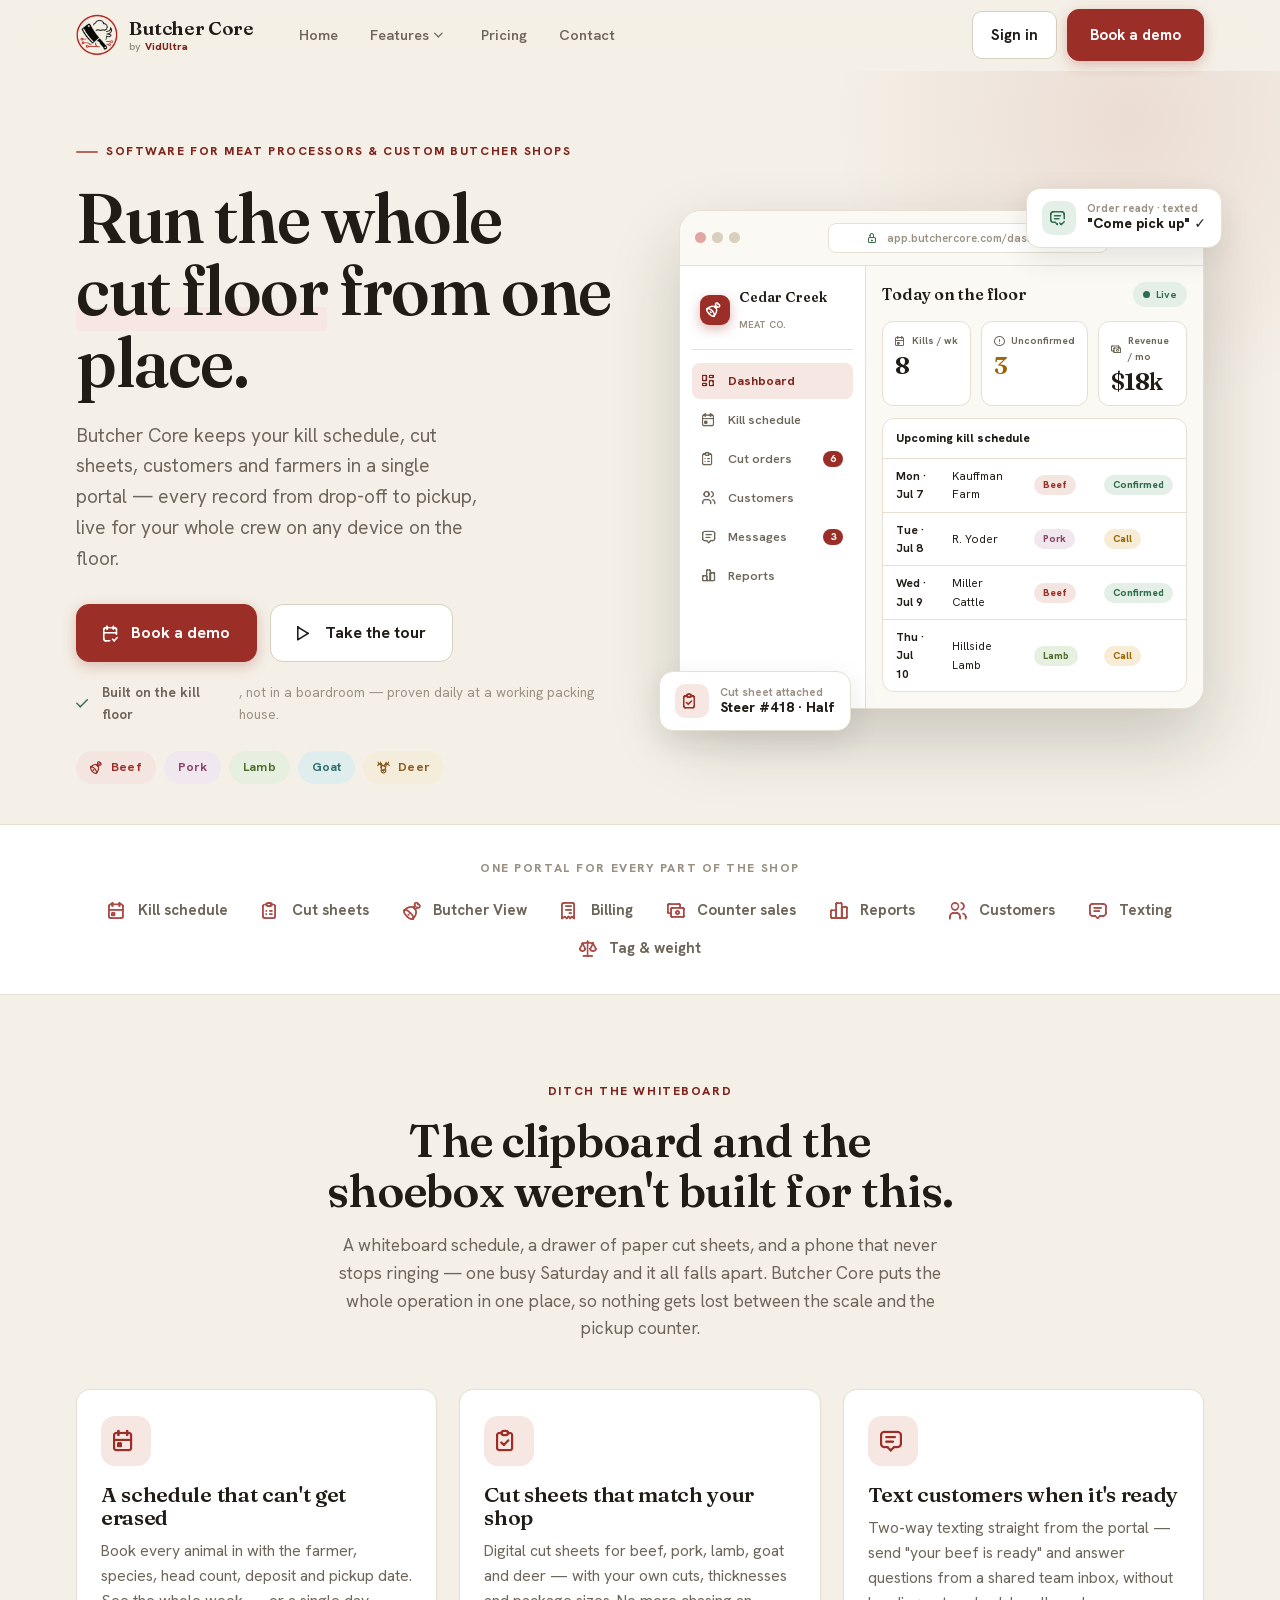
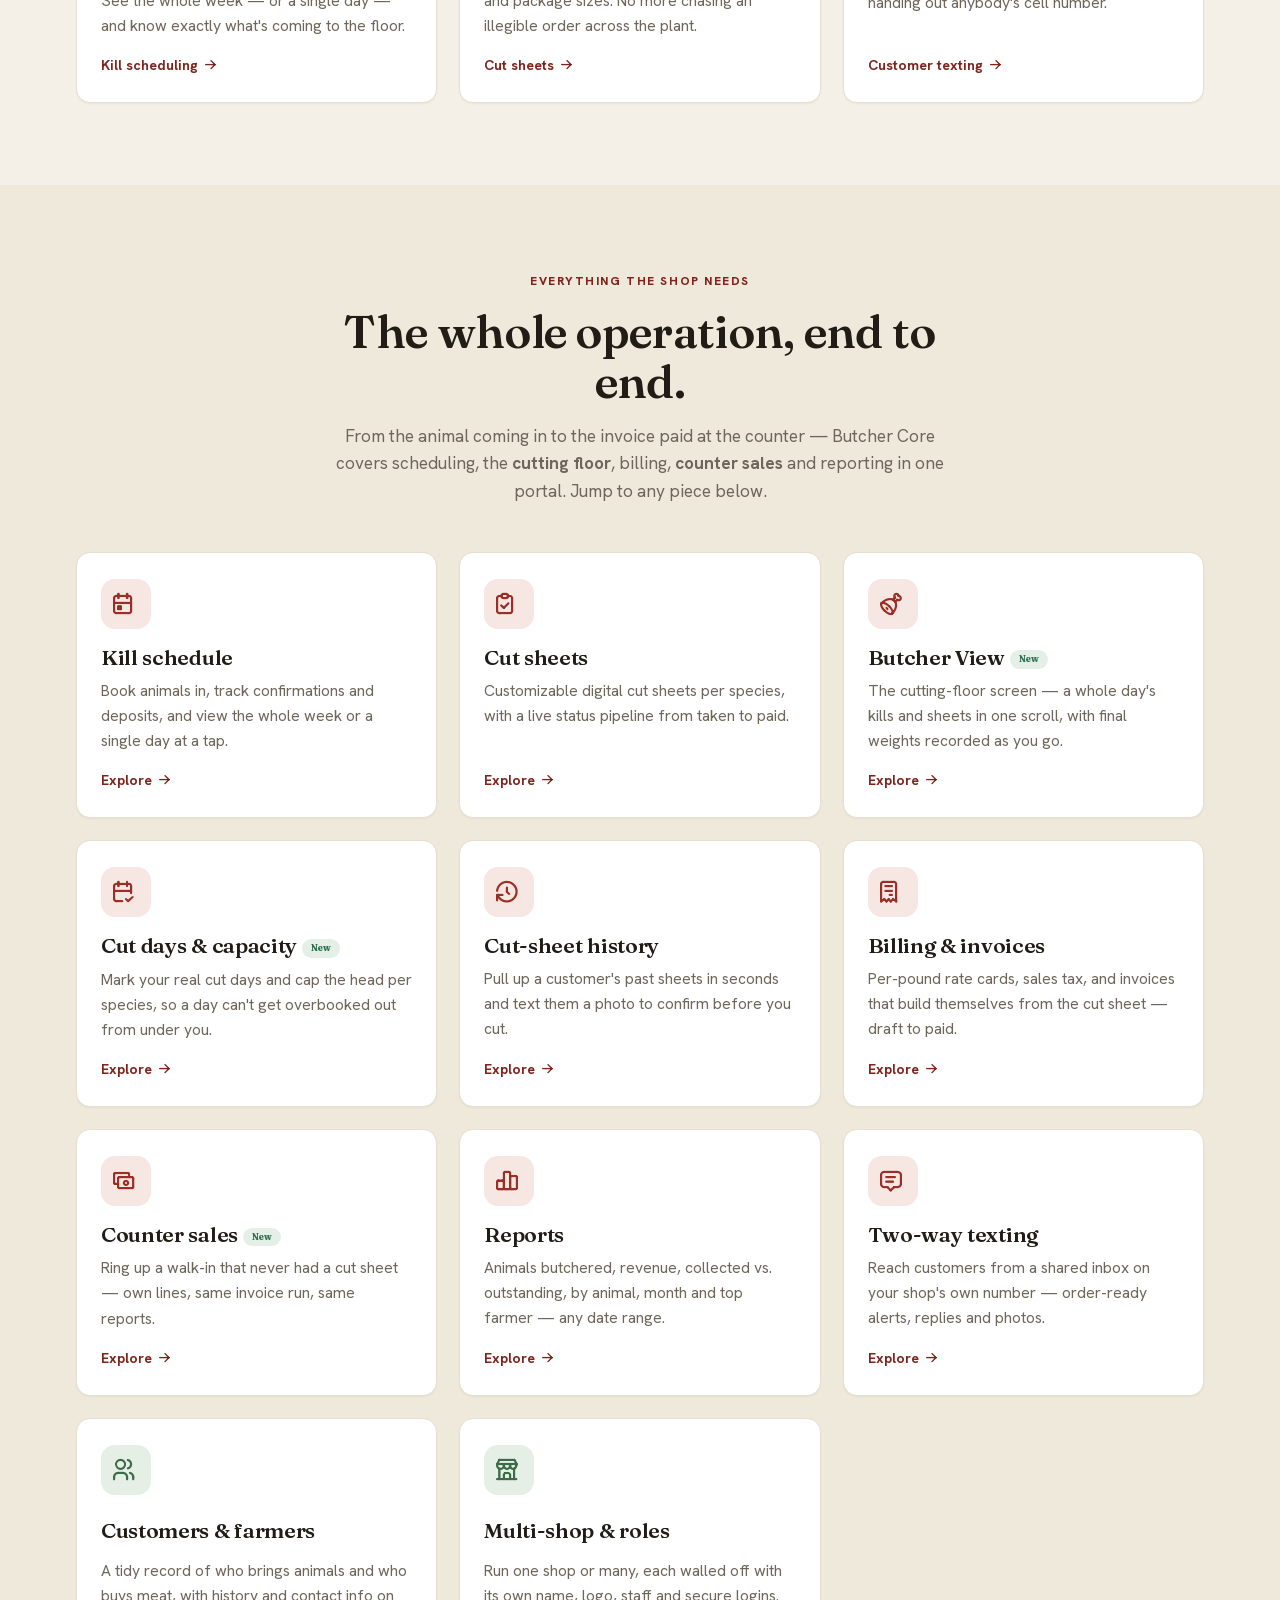
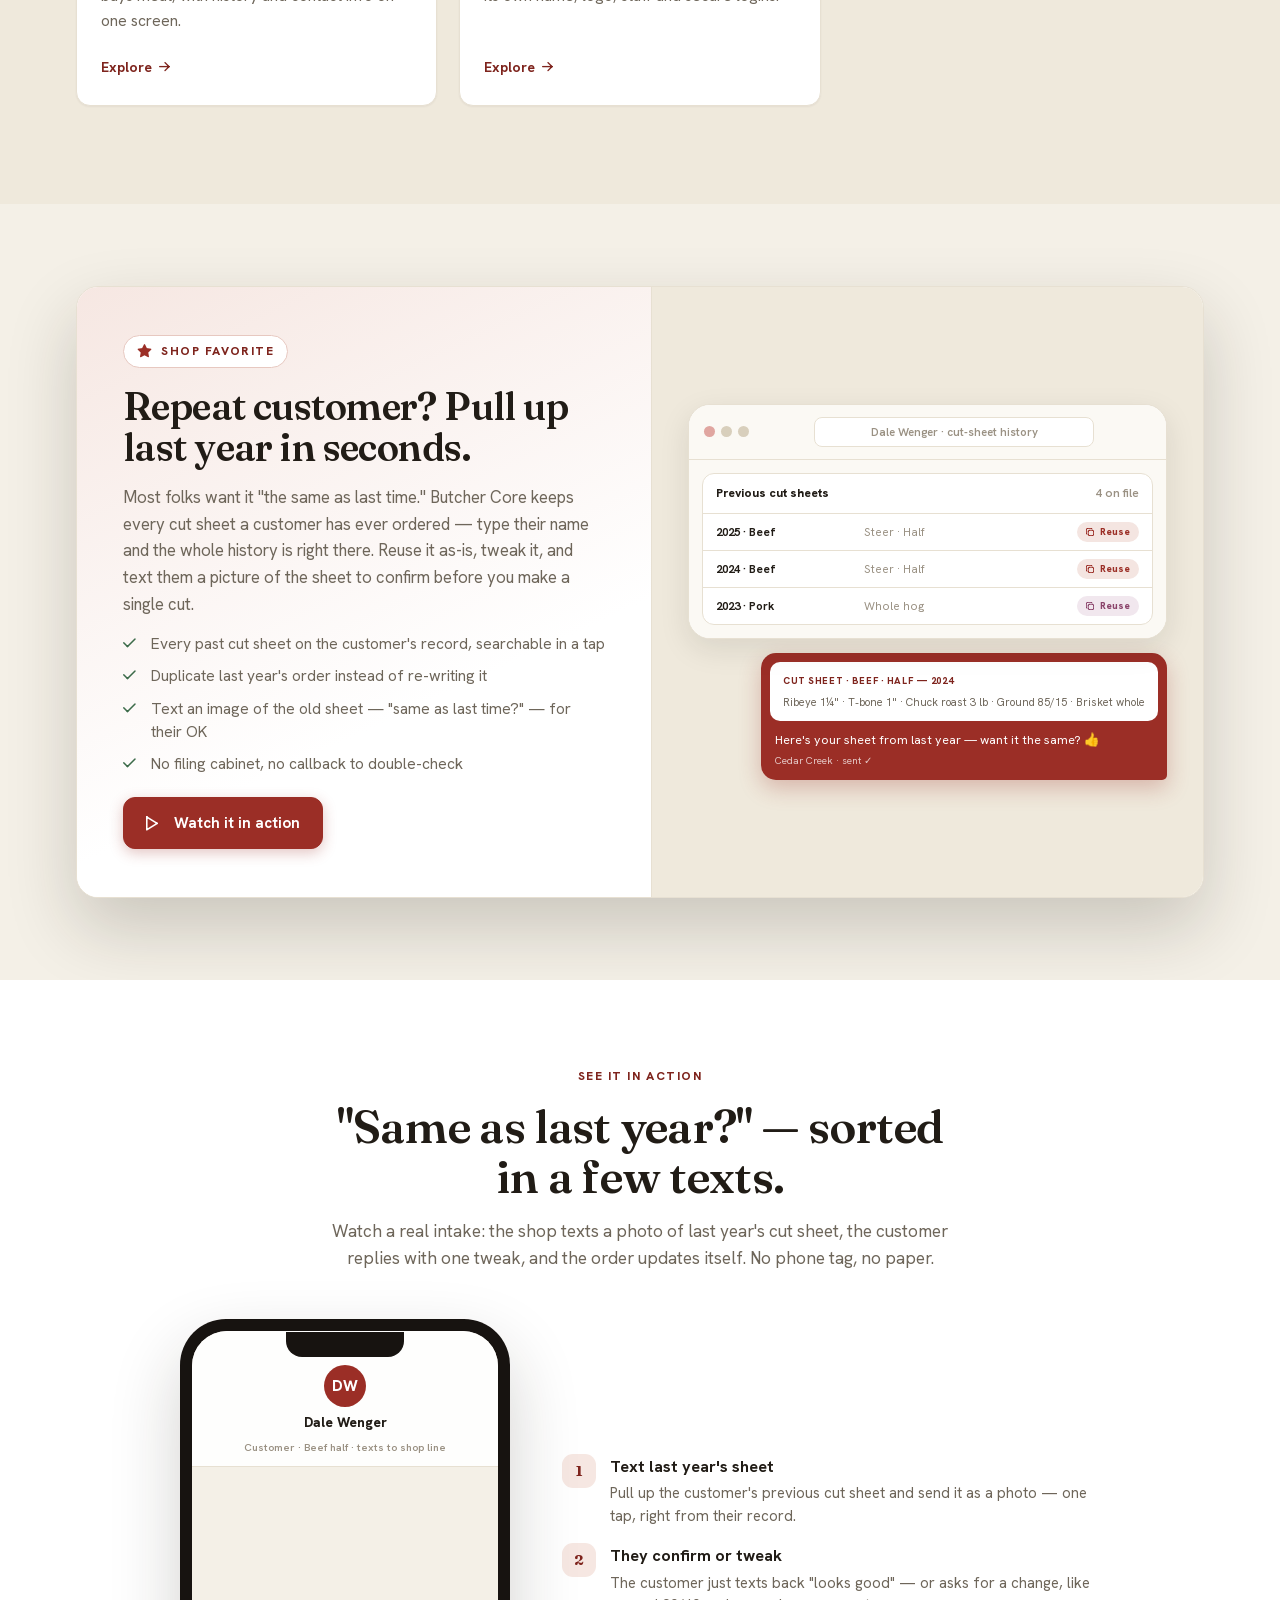
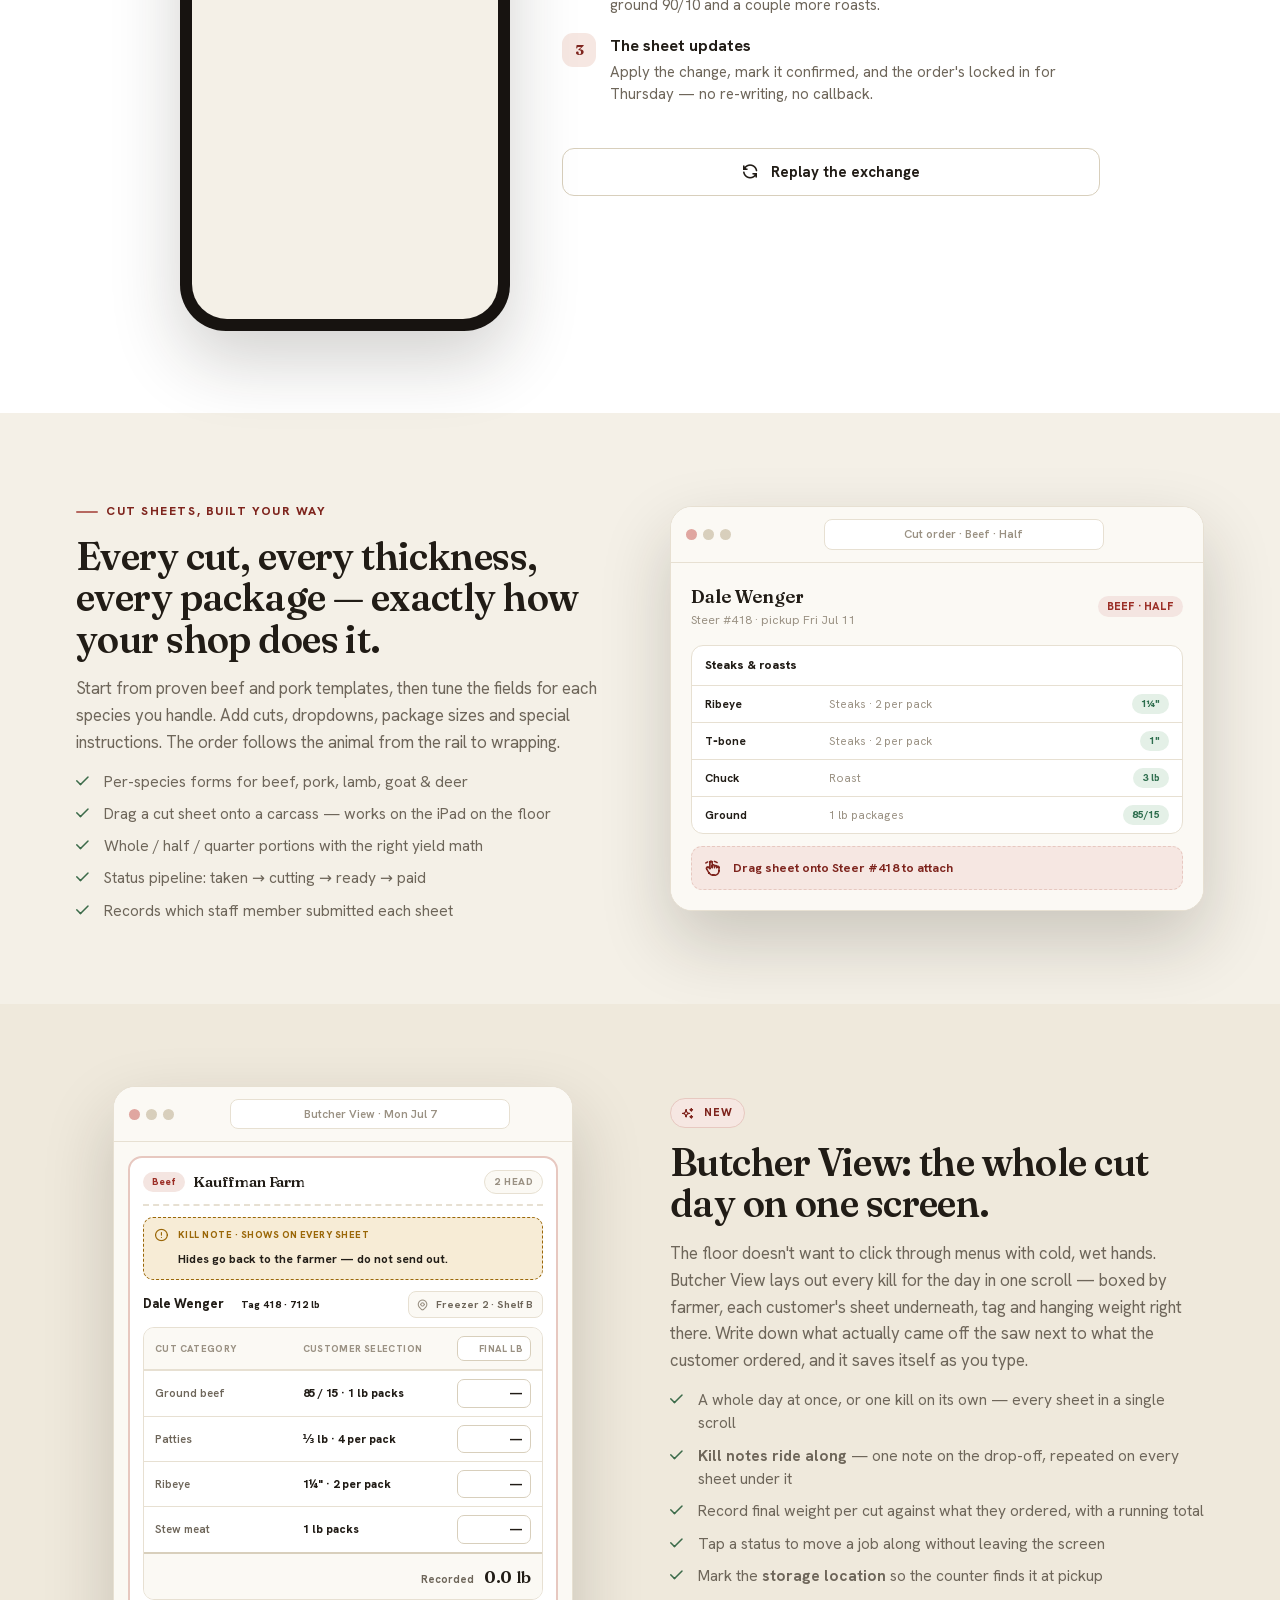
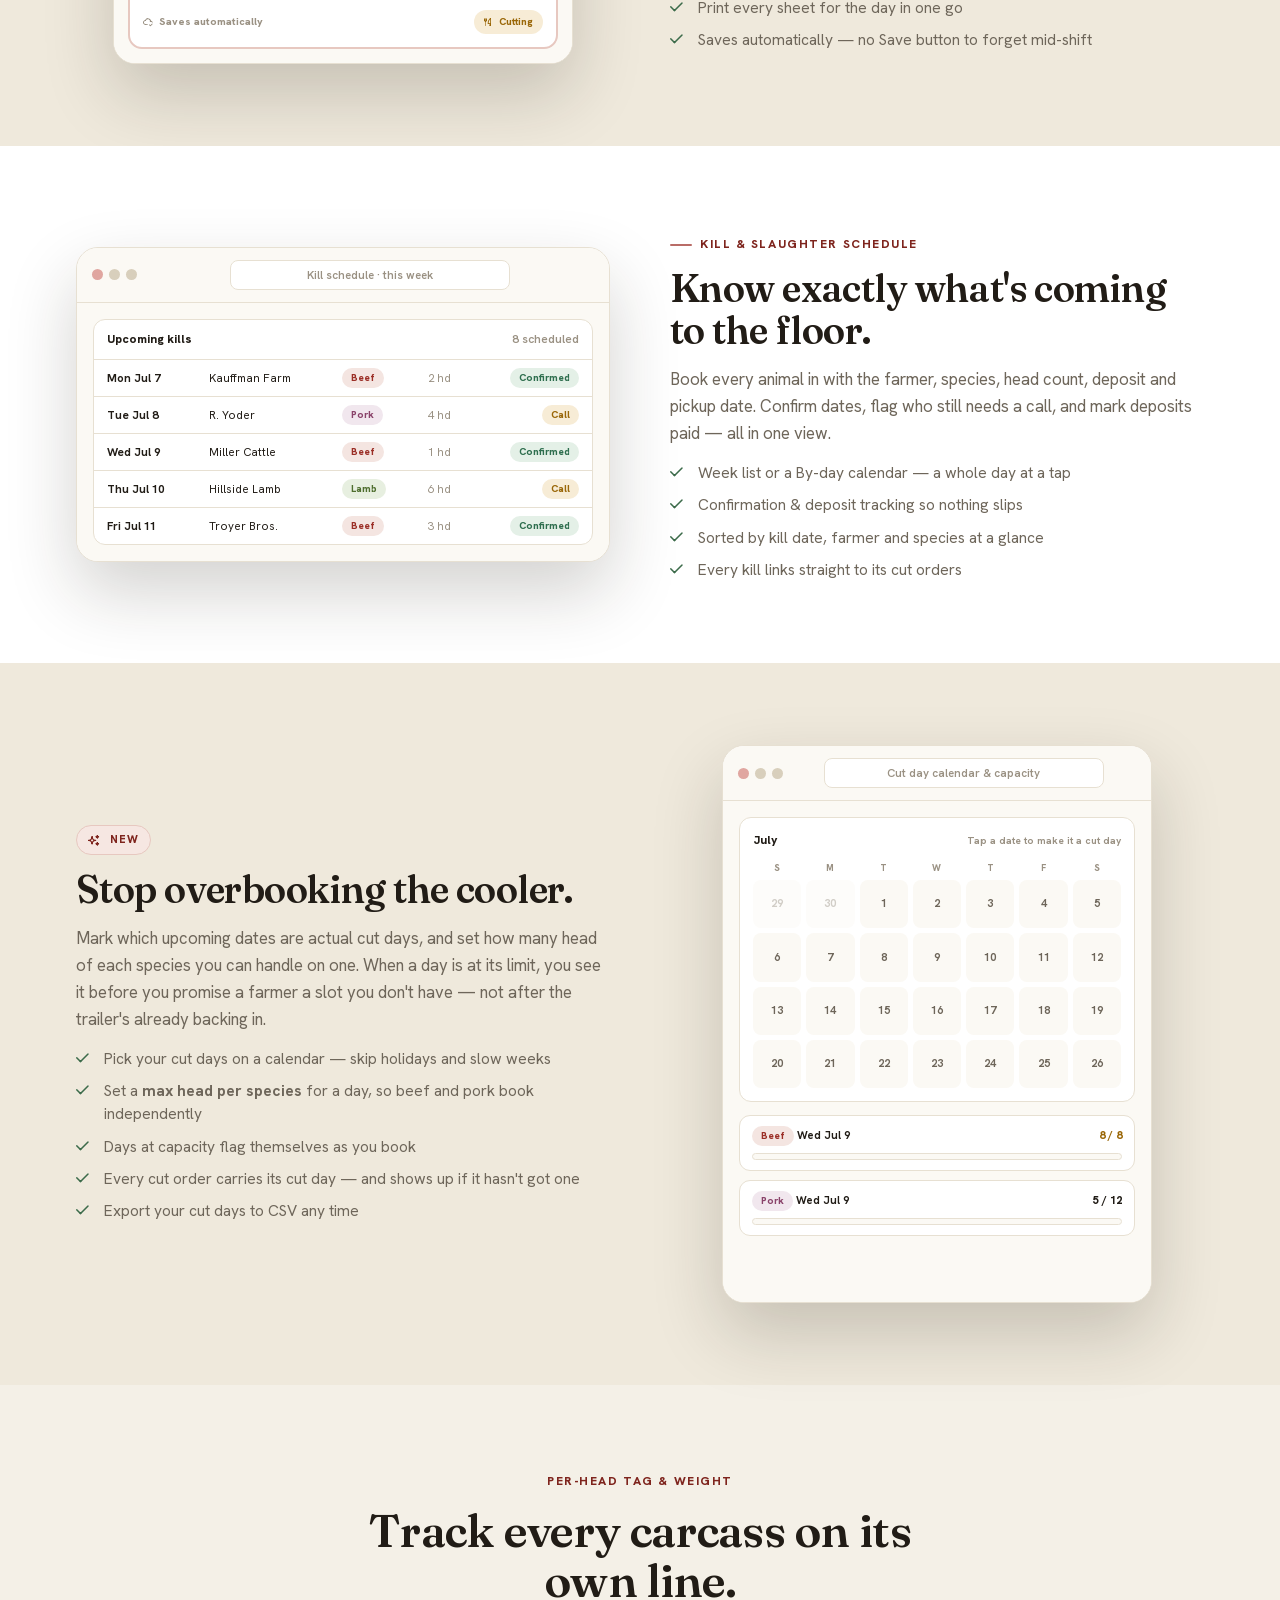
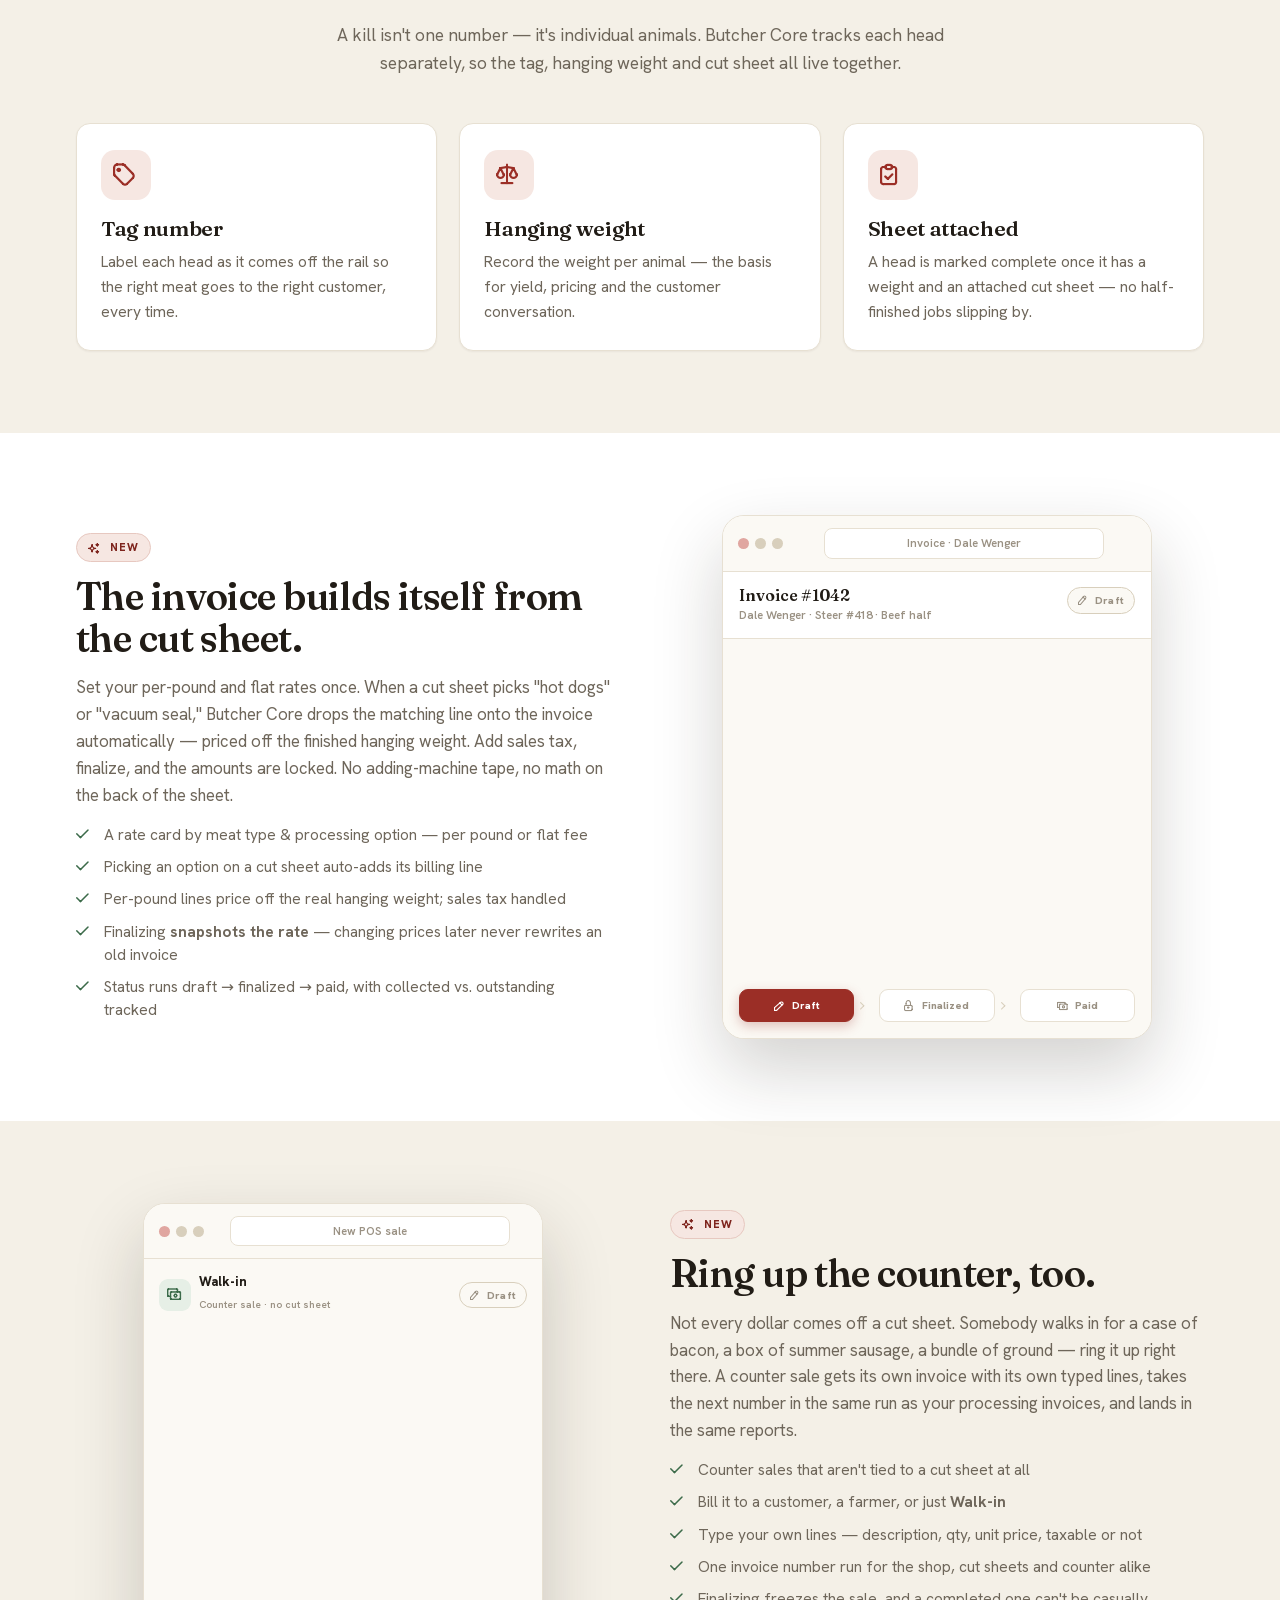
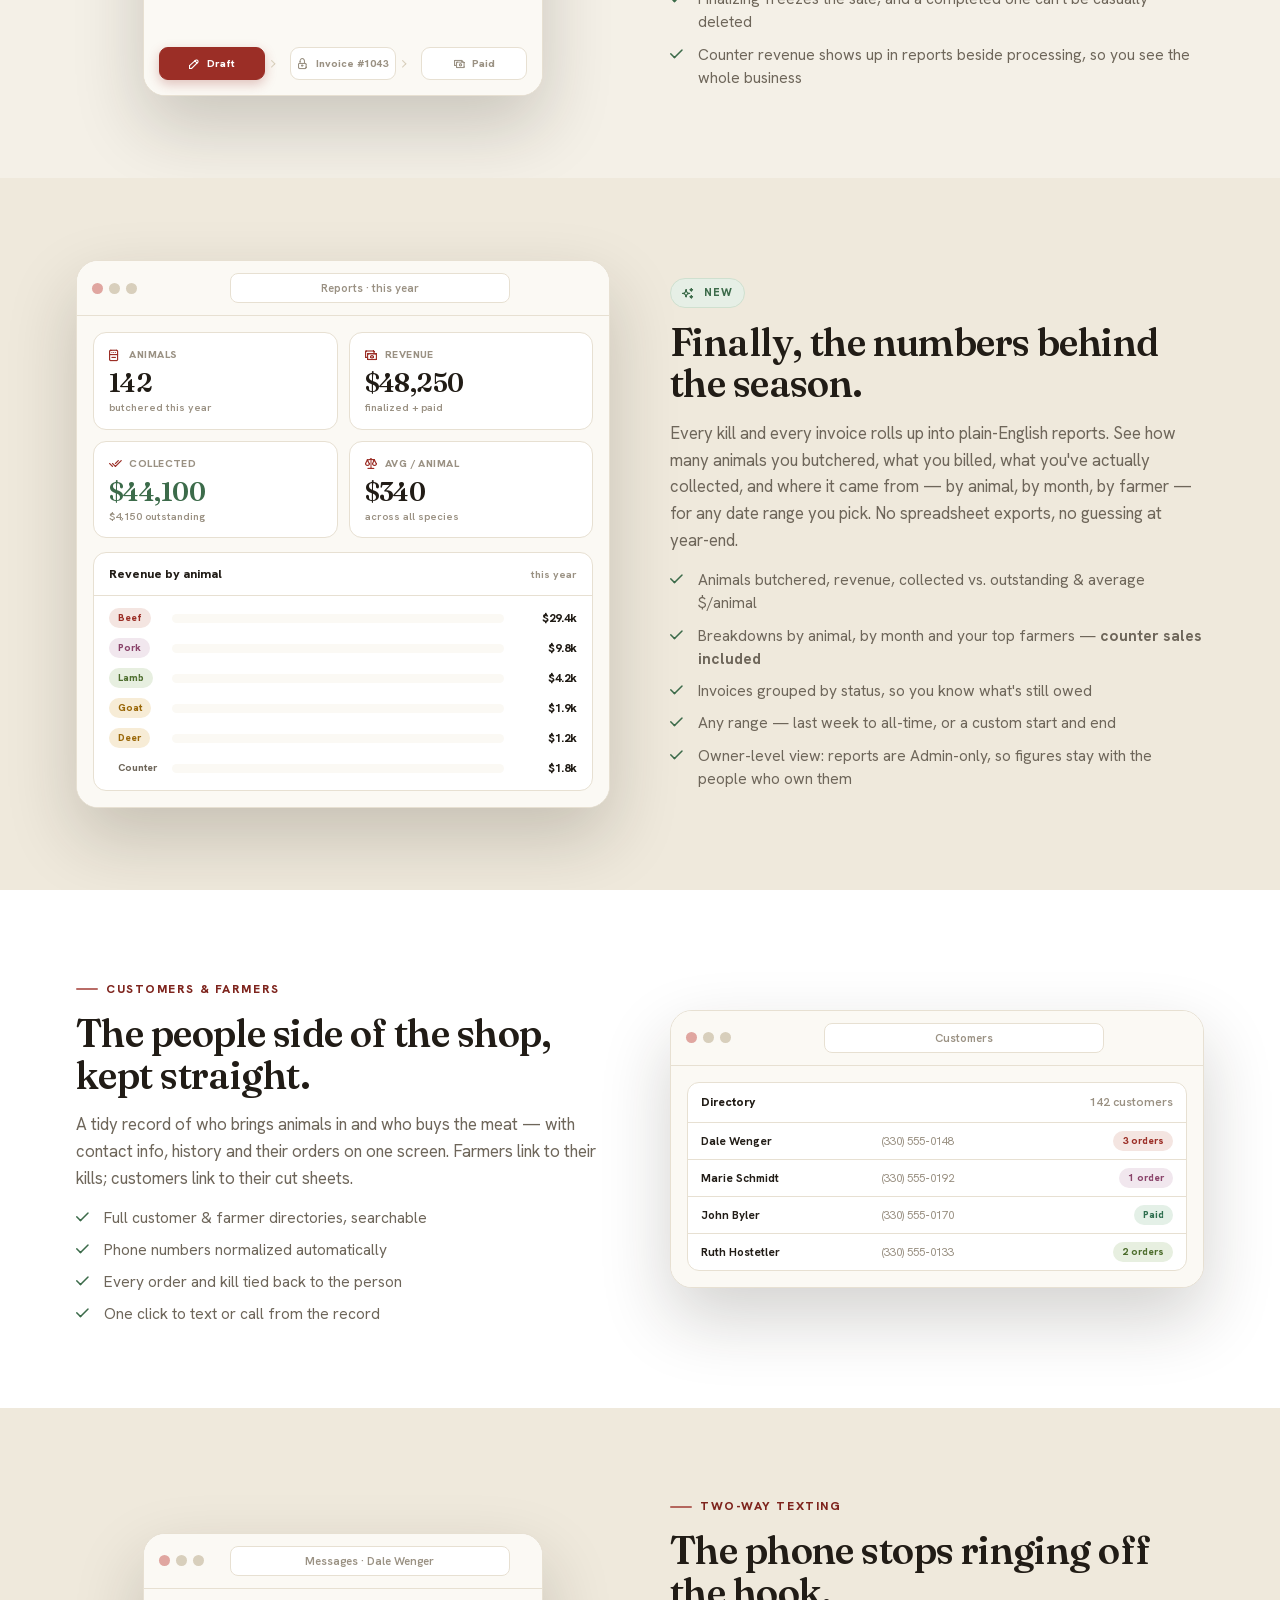
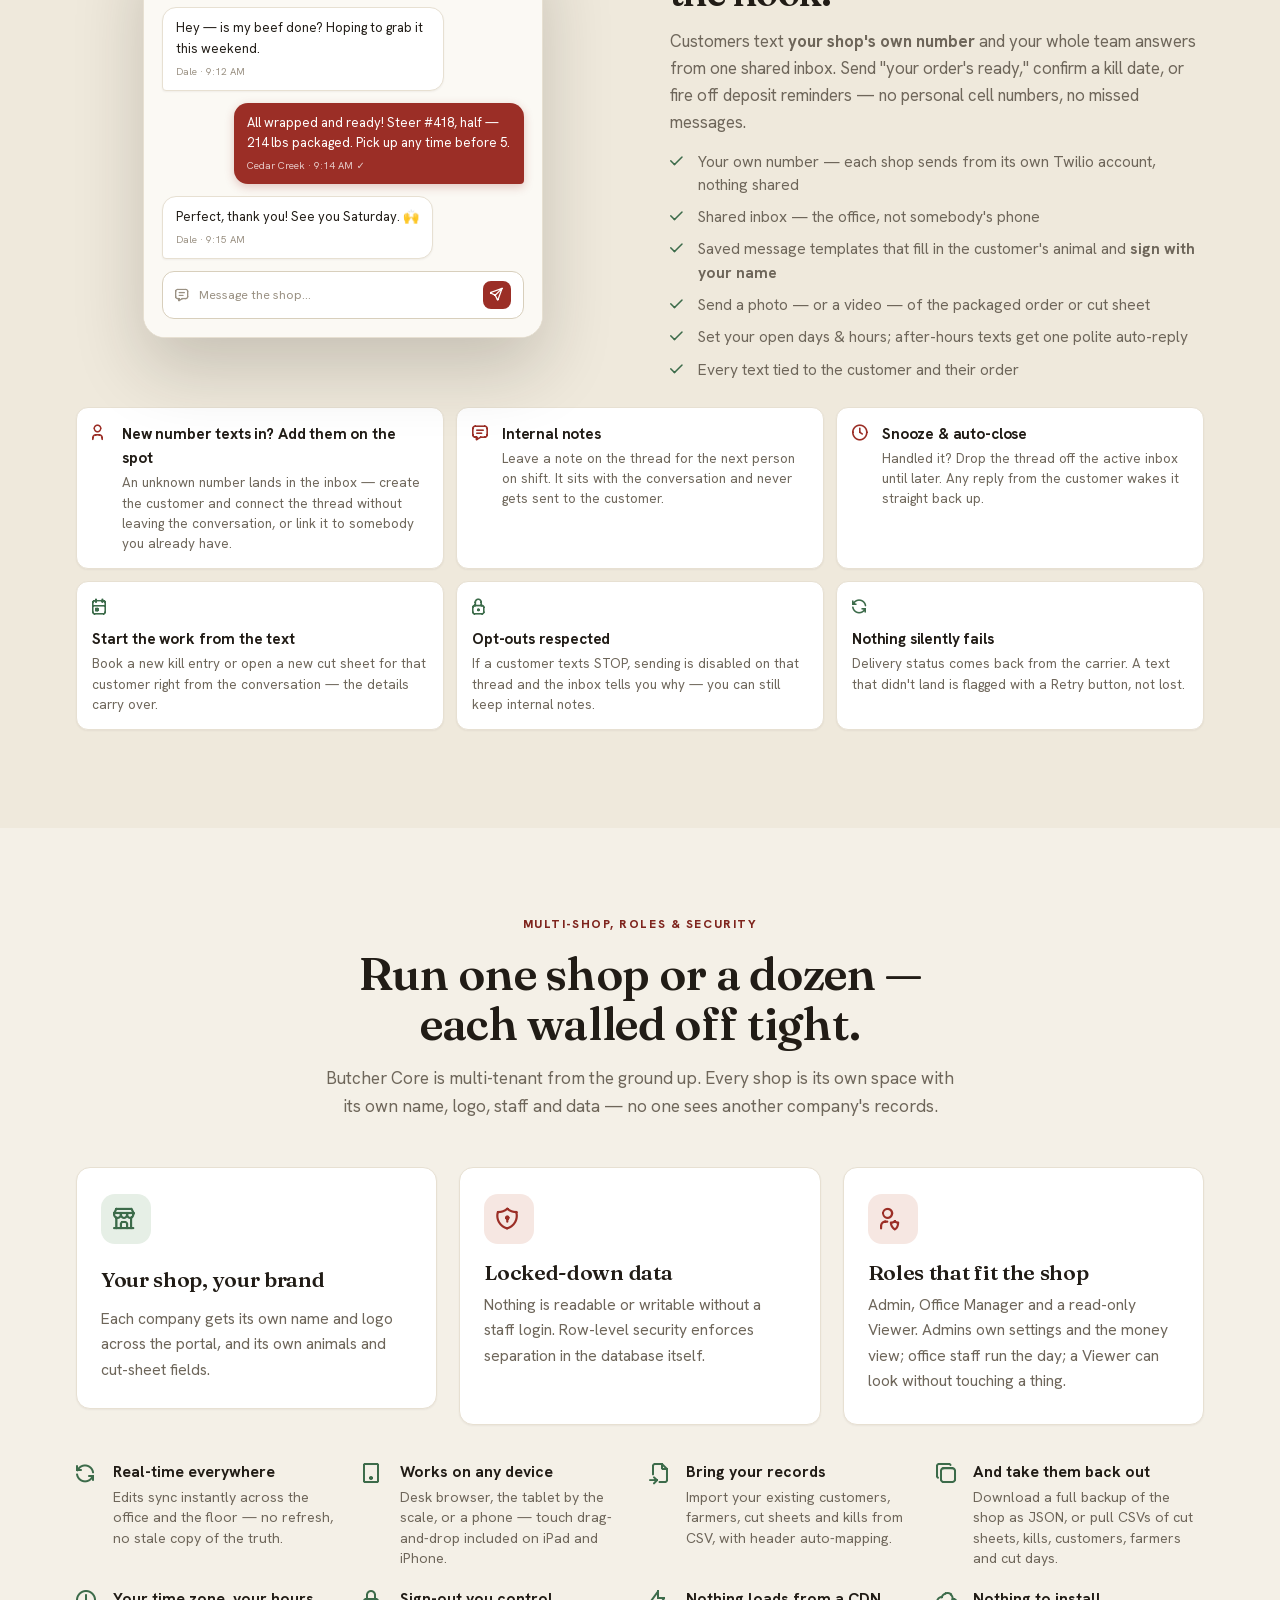
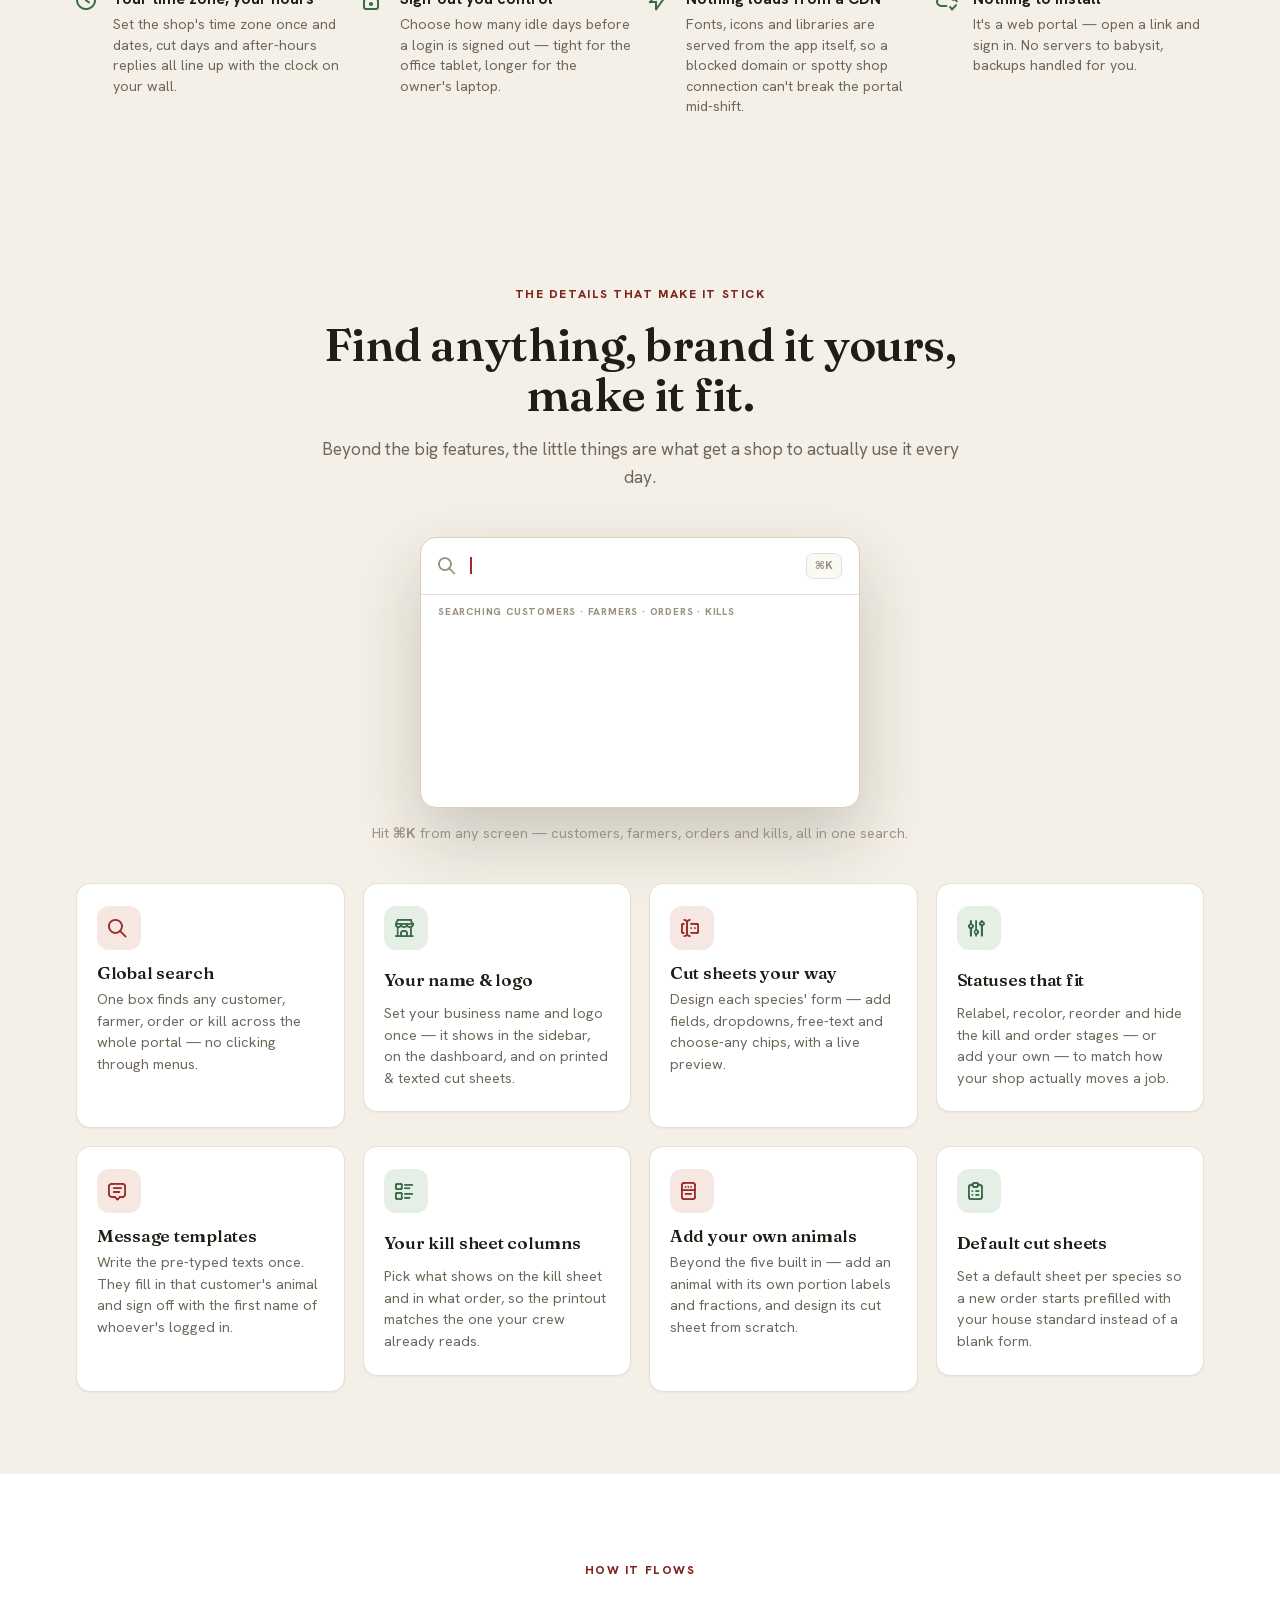
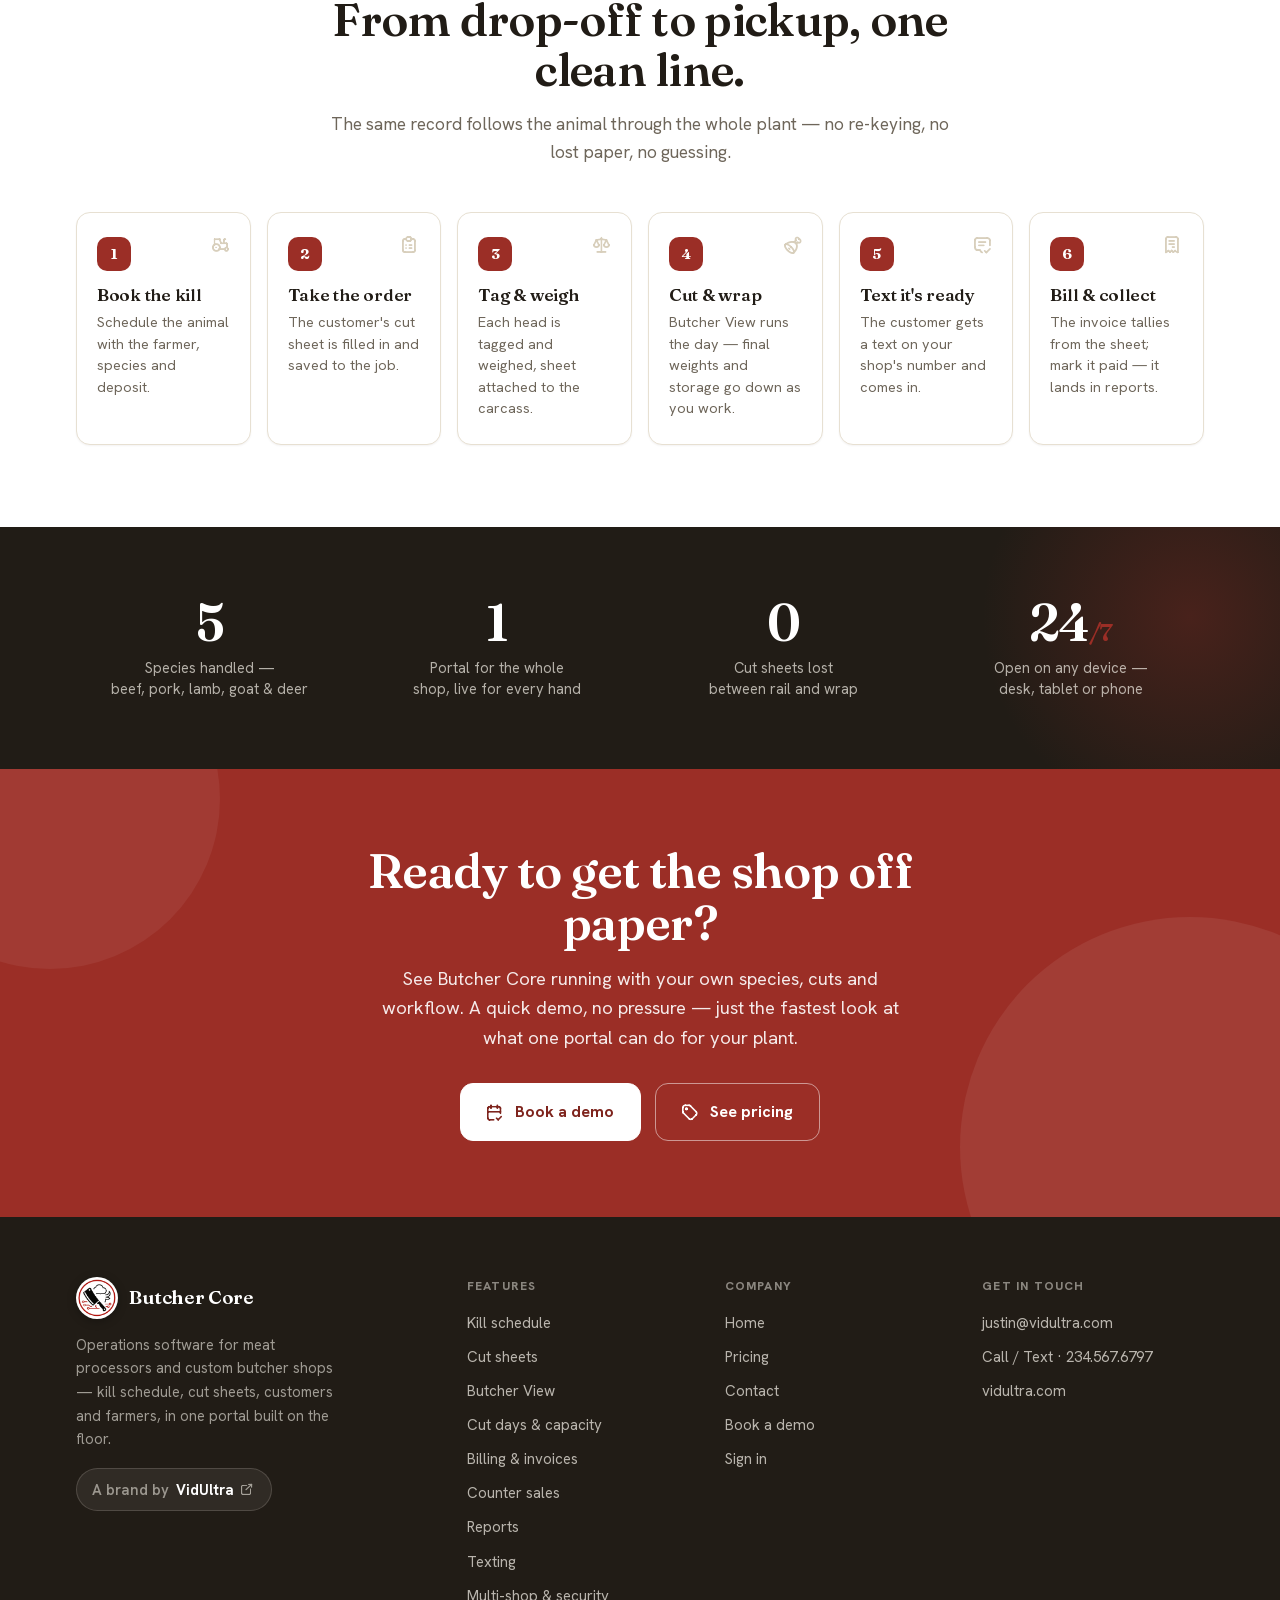
==== commit 8c38a4a7: "Add real logo across site; document Butcher View, cut days & counter sales Brand - Use the new emble" ====
--- a/public/index.html
+++ b/public/index.html
@@ -4,7 +4,7 @@
 <meta charset="UTF-8">
 <meta name="viewport" content="width=device-width, initial-scale=1.0, viewport-fit=cover">
 <title>Butcher Core — Operations software for meat processors &amp; custom butcher shops</title>
-<meta name="description" content="Operations software for meat processors &amp; custom butcher shops — run your kill schedule, cut sheets, billing &amp; invoices, customer texting and reports in one portal. Beef, pork, lamb, goat &amp; deer.">
+<meta name="description" content="Operations software for meat processors &amp; custom butcher shops — run your kill schedule, cut days, cut sheets, the Butcher View cutting-floor screen, billing, counter sales, customer texting and reports in one portal. Beef, pork, lamb, goat &amp; deer.">
 <link rel="canonical" href="https://butchercore.com/">
 <meta name="robots" content="index, follow, max-image-preview:large, max-snippet:-1">
 <meta name="author" content="VidUltra LLC">
@@ -32,14 +32,15 @@
 <meta name="twitter:image" content="https://butchercore.com/og-image.png">
 <meta name="twitter:image:alt" content="Butcher Core — operations software for meat processors and custom butcher shops.">
 
-<link rel="icon" type="image/svg+xml" href="favicon.svg">
+<link rel="icon" type="image/png" sizes="192x192" href="icon-192.png">
 <link rel="icon" type="image/png" sizes="512x512" href="icon-512.png">
 <link rel="apple-touch-icon" href="apple-touch-icon.png">
+<link rel="manifest" href="site.webmanifest">
 <link rel="preload" href="fonts/hanken-grotesk-latin.woff2" as="font" type="font/woff2" crossorigin>
 <link rel="preload" href="fonts/fraunces-latin.woff2" as="font" type="font/woff2" crossorigin>
 <link rel="stylesheet" href="fonts/fonts.css">
-<link rel="stylesheet" href="fonts/tabler-icons.css?v=5">
-<link rel="stylesheet" href="styles.css?v=5">
+<link rel="stylesheet" href="fonts/tabler-icons.css?v=6">
+<link rel="stylesheet" href="styles.css?v=7">
 
 <!-- Structured data (schema.org / JSON-LD) -->
 <script type="application/ld+json">
@@ -76,17 +77,21 @@
       "operatingSystem": "Web browser (any device)",
       "url": "https://butchercore.com/",
       "image": "https://butchercore.com/og-image.png",
-      "description": "One portal for meat processors and custom butcher shops: kill & slaughter schedule, custom cut sheets for beef, pork, lamb, goat and deer, per-head tag & weight, billing and invoices, two-way customer texting, and reports.",
+      "description": "One portal for meat processors and custom butcher shops: kill & slaughter schedule, cut day calendar with per-species capacity, custom cut sheets for beef, pork, lamb, goat and deer, a Butcher View screen for the cutting floor, per-head tag & weight, billing, counter (POS) sales, two-way customer texting, and reports.",
       "featureList": [
         "Kill & slaughter schedule with deposits and confirmations",
-        "Custom digital cut sheets for beef, pork, lamb, goat & deer",
+        "Cut day calendar with per-species daily capacity limits",
+        "Custom digital cut sheets for beef, pork, lamb, goat & deer, plus your own animals",
+        "Butcher View — a cutting-floor screen with per-cut final weights, kill notes and storage location",
         "Cut-sheet history & reuse",
         "Per-head tag & weight tracking",
         "Billing, rate cards, sales tax & invoices",
+        "Counter (POS) sales not tied to a cut sheet",
         "Reports & analytics",
-        "Two-way customer texting from the shop's own number",
+        "Two-way customer texting from the shop's own number, with templates and after-hours auto-reply",
         "Customers & farmers directories",
-        "Multi-shop, roles & row-level security"
+        "Multi-shop, roles & row-level security",
+        "CSV import and full JSON/CSV export"
       ],
       "offers": {
         "@type": "Offer",
@@ -112,7 +117,7 @@
 <header class="site-header">
   <div class="wrap nav">
     <a href="#top" class="brand" aria-label="Butcher Core home">
-      <span class="brand-mark"><i class="ti ti-meat"></i></span>
+      <img class="brand-logo" src="Images/butchercorelogo.png" alt="" width="42" height="42" decoding="async">
       <span class="brand-text">
         <span class="brand-name">Butcher<b> Core</b></span>
         <span class="brand-by">by <b>VidUltra</b></span>
@@ -125,8 +130,11 @@
         <div class="nav-dd-menu">
           <a href="#schedule"><i class="ti ti-calendar-event"></i><span><b>Kill schedule</b><small>Bookings, deposits &amp; confirmations</small></span></a>
           <a href="#cutsheets"><i class="ti ti-clipboard-check"></i><span><b>Cut sheets</b><small>Custom forms, all 5 species</small></span></a>
+          <a href="#butcherview"><i class="ti ti-meat"></i><span><b>Butcher View</b><small>The whole cut day, one screen</small></span></a>
+          <a href="#cutdays"><i class="ti ti-calendar-check"></i><span><b>Cut days &amp; capacity</b><small>Never overbook a day again</small></span></a>
           <a href="#history"><i class="ti ti-history"></i><span><b>Cut-sheet history</b><small>Reuse &amp; text last year's sheet</small></span></a>
           <a href="#billing"><i class="ti ti-receipt"></i><span><b>Billing &amp; invoices</b><small>Rate cards, tax &amp; auto-billing</small></span></a>
+          <a href="#pos"><i class="ti ti-cash"></i><span><b>Counter sales</b><small>Walk-ins, off the cut sheet</small></span></a>
           <a href="#reports"><i class="ti ti-chart-bar"></i><span><b>Reports</b><small>Animals, dollars &amp; throughput</small></span></a>
           <a href="#texting"><i class="ti ti-message-2"></i><span><b>Customer texting</b><small>Your own number, shared inbox</small></span></a>
           <a href="#customers"><i class="ti ti-users"></i><span><b>Customers &amp; farmers</b><small>The people side, kept straight</small></span></a>
@@ -148,15 +156,18 @@
   <div class="mnav-group">Features</div>
   <a href="#schedule" class="mnav-sub">Kill schedule</a>
   <a href="#cutsheets" class="mnav-sub">Cut sheets</a>
+  <a href="#butcherview" class="mnav-sub">Butcher View</a>
+  <a href="#cutdays" class="mnav-sub">Cut days &amp; capacity</a>
   <a href="#history" class="mnav-sub">Cut-sheet history</a>
   <a href="#billing" class="mnav-sub">Billing &amp; invoices</a>
+  <a href="#pos" class="mnav-sub">Counter sales</a>
   <a href="#reports" class="mnav-sub">Reports</a>
   <a href="#texting" class="mnav-sub">Customer texting</a>
   <a href="#customers" class="mnav-sub">Customers &amp; farmers</a>
   <a href="#security" class="mnav-sub">Multi-shop &amp; security</a>
   <a href="pricing.html">Pricing</a>
   <a href="contact.html">Contact</a>
-  <a href="https://app.butchercore.com">Sign in</a>
+  <a href="https://app.butchercore.com" class="btn">Sign in</a>
   <a href="contact.html" class="btn btn-primary">Book a demo</a>
 </nav>
 
@@ -247,7 +258,9 @@
     <div class="trust-row">
       <span class="trust-item"><i class="ti ti-calendar-event"></i> Kill schedule</span>
       <span class="trust-item"><i class="ti ti-clipboard-list"></i> Cut sheets</span>
+      <span class="trust-item"><i class="ti ti-meat"></i> Butcher View</span>
       <span class="trust-item"><i class="ti ti-receipt"></i> Billing</span>
+      <span class="trust-item"><i class="ti ti-cash"></i> Counter sales</span>
       <span class="trust-item"><i class="ti ti-chart-bar"></i> Reports</span>
       <span class="trust-item"><i class="ti ti-users"></i> Customers</span>
       <span class="trust-item"><i class="ti ti-message-2"></i> Texting</span>
@@ -293,14 +306,17 @@
     <div class="sec-head reveal">
       <span class="eyebrow center">Everything the shop needs</span>
       <h2 class="h2">The whole operation, end to end.</h2>
-      <p>From the animal coming in to the invoice paid at the counter — Butcher Core now covers scheduling, cutting, <b>billing</b> and <b>reporting</b> in one portal. Jump to any piece below.</p>
+      <p>From the animal coming in to the invoice paid at the counter — Butcher Core covers scheduling, the <b>cutting floor</b>, billing, <b>counter sales</b> and reporting in one portal. Jump to any piece below.</p>
     </div>
     <div class="grid-3">
       <a class="fcard reveal" href="#schedule"><div class="ficon"><i class="ti ti-calendar-event"></i></div><h3>Kill schedule</h3><p>Book animals in, track confirmations and deposits, and view the whole week or a single day at a tap.</p><span class="fcard-link">Explore <i class="ti ti-arrow-right"></i></span></a>
       <a class="fcard reveal d1" href="#cutsheets"><div class="ficon"><i class="ti ti-clipboard-check"></i></div><h3>Cut sheets</h3><p>Customizable digital cut sheets per species, with a live status pipeline from taken to paid.</p><span class="fcard-link">Explore <i class="ti ti-arrow-right"></i></span></a>
-      <a class="fcard reveal d2" href="#history"><div class="ficon"><i class="ti ti-history"></i></div><h3>Cut-sheet history</h3><p>Pull up a customer's past sheets in seconds and text them a photo to confirm before you cut.</p><span class="fcard-link">Explore <i class="ti ti-arrow-right"></i></span></a>
-      <a class="fcard reveal" href="#billing"><div class="ficon"><i class="ti ti-receipt"></i></div><h3>Billing &amp; invoices <span class="badge b-ok" style="vertical-align:middle;font-size:9px">New</span></h3><p>Per-pound rate cards, sales tax, and invoices that build themselves from the cut sheet — draft to paid.</p><span class="fcard-link">Explore <i class="ti ti-arrow-right"></i></span></a>
-      <a class="fcard reveal d1" href="#reports"><div class="ficon"><i class="ti ti-chart-bar"></i></div><h3>Reports <span class="badge b-ok" style="vertical-align:middle;font-size:9px">New</span></h3><p>Animals butchered, revenue, collected vs. outstanding, by animal, month and top farmer — any date range.</p><span class="fcard-link">Explore <i class="ti ti-arrow-right"></i></span></a>
+      <a class="fcard reveal d2" href="#butcherview"><div class="ficon"><i class="ti ti-meat"></i></div><h3>Butcher View <span class="badge b-ok" style="vertical-align:middle;font-size:9px">New</span></h3><p>The cutting-floor screen — a whole day's kills and sheets in one scroll, with final weights recorded as you go.</p><span class="fcard-link">Explore <i class="ti ti-arrow-right"></i></span></a>
+      <a class="fcard reveal" href="#cutdays"><div class="ficon"><i class="ti ti-calendar-check"></i></div><h3>Cut days &amp; capacity <span class="badge b-ok" style="vertical-align:middle;font-size:9px">New</span></h3><p>Mark your real cut days and cap the head per species, so a day can't get overbooked out from under you.</p><span class="fcard-link">Explore <i class="ti ti-arrow-right"></i></span></a>
+      <a class="fcard reveal d1" href="#history"><div class="ficon"><i class="ti ti-history"></i></div><h3>Cut-sheet history</h3><p>Pull up a customer's past sheets in seconds and text them a photo to confirm before you cut.</p><span class="fcard-link">Explore <i class="ti ti-arrow-right"></i></span></a>
+      <a class="fcard reveal d2" href="#billing"><div class="ficon"><i class="ti ti-receipt"></i></div><h3>Billing &amp; invoices</h3><p>Per-pound rate cards, sales tax, and invoices that build themselves from the cut sheet — draft to paid.</p><span class="fcard-link">Explore <i class="ti ti-arrow-right"></i></span></a>
+      <a class="fcard reveal" href="#pos"><div class="ficon"><i class="ti ti-cash"></i></div><h3>Counter sales <span class="badge b-ok" style="vertical-align:middle;font-size:9px">New</span></h3><p>Ring up a walk-in that never had a cut sheet — own lines, same invoice run, same reports.</p><span class="fcard-link">Explore <i class="ti ti-arrow-right"></i></span></a>
+      <a class="fcard reveal d1" href="#reports"><div class="ficon"><i class="ti ti-chart-bar"></i></div><h3>Reports</h3><p>Animals butchered, revenue, collected vs. outstanding, by animal, month and top farmer — any date range.</p><span class="fcard-link">Explore <i class="ti ti-arrow-right"></i></span></a>
       <a class="fcard reveal d2" href="#texting"><div class="ficon"><i class="ti ti-message-2"></i></div><h3>Two-way texting</h3><p>Reach customers from a shared inbox on your shop's own number — order-ready alerts, replies and photos.</p><span class="fcard-link">Explore <i class="ti ti-arrow-right"></i></span></a>
       <a class="fcard field reveal" href="#customers"><div class="ficon"><i class="ti ti-users"></i></div><h3>Customers &amp; farmers</h3><p>A tidy record of who brings animals and who buys meat, with history and contact info on one screen.</p><span class="fcard-link">Explore <i class="ti ti-arrow-right"></i></span></a>
       <a class="fcard field reveal d1" href="#security"><div class="ficon"><i class="ti ti-building-store"></i></div><h3>Multi-shop &amp; roles</h3><p>Run one shop or many, each walled off with its own name, logo, staff and secure logins.</p><span class="fcard-link">Explore <i class="ti ti-arrow-right"></i></span></a>
@@ -473,6 +489,71 @@
   </div>
 </section>
 
+<!-- ============ BUTCHER VIEW ============ -->
+<section class="section bg-paper2" id="butcherview">
+  <div class="wrap">
+    <div class="split rev">
+      <div class="split-copy reveal d2">
+        <span class="feature-tag brand"><i class="ti ti-sparkles"></i> New</span>
+        <h2 style="margin-top:14px">Butcher View: the whole cut day on one screen.</h2>
+        <p>The floor doesn't want to click through menus with cold, wet hands. Butcher View lays out every kill for the day in one scroll — boxed by farmer, each customer's sheet underneath, tag and hanging weight right there. Write down what actually came off the saw next to what the customer ordered, and it saves itself as you type.</p>
+        <ul class="flist">
+          <li><i class="ti ti-check"></i> A whole day at once, or one kill on its own — every sheet in a single scroll</li>
+          <li><i class="ti ti-check"></i> <b>Kill notes ride along</b> — one note on the drop-off, repeated on every sheet under it</li>
+          <li><i class="ti ti-check"></i> Record final weight per cut against what they ordered, with a running total</li>
+          <li><i class="ti ti-check"></i> Tap a status to move a job along without leaving the screen</li>
+          <li><i class="ti ti-check"></i> Mark the <b>storage location</b> so the counter finds it at pickup</li>
+          <li><i class="ti ti-check"></i> Print every sheet for the day in one go</li>
+          <li><i class="ti ti-check"></i> Saves automatically — no Save button to forget mid-shift</li>
+        </ul>
+      </div>
+      <div class="split-media reveal">
+        <div class="panel bv-demo" data-bv data-total="114.0">
+          <div class="panel-chrome">
+            <div class="panel-dots"><span></span><span></span><span></span></div>
+            <div class="panel-url">Butcher View · Mon Jul 7</div>
+          </div>
+          <div class="bv-body">
+            <div class="bv-kill">
+              <div class="bv-killhead">
+                <span class="badge b-beef">Beef</span>
+                <span class="bv-farm">Kauffman Farm</span>
+                <span class="bv-day">2 head</span>
+              </div>
+
+              <div class="bv-note">
+                <i class="ti ti-alert-circle"></i>
+                <div><span class="bv-note-l">Kill note · shows on every sheet</span>
+                  <span class="bv-note-t">Hides go back to the farmer — do not send out.</span></div>
+              </div>
+
+              <div class="bv-sheet">
+                <span class="bv-cust">Dale Wenger</span>
+                <span class="badge b-field">Tag 418 · 712 lb</span>
+                <span class="bv-store"><i class="ti ti-map-pin"></i> Freezer 2 · Shelf B</span>
+              </div>
+
+              <div class="bv-grid">
+                <div class="bv-gh"><span>Cut category</span><span>Customer selection</span><span class="bv-w">Final lb</span></div>
+                <div class="bv-row"><span class="bv-cat">Ground beef</span><span class="bv-sel">85 / 15 · 1 lb packs</span><span class="bv-w" data-wt="48.5">—</span></div>
+                <div class="bv-row"><span class="bv-cat">Patties</span><span class="bv-sel">⅓ lb · 4 per pack</span><span class="bv-w" data-wt="22.0">—</span></div>
+                <div class="bv-row"><span class="bv-cat">Ribeye</span><span class="bv-sel">1¼" · 2 per pack</span><span class="bv-w" data-wt="31.5">—</span></div>
+                <div class="bv-row"><span class="bv-cat">Stew meat</span><span class="bv-sel">1 lb packs</span><span class="bv-w" data-wt="12.0">—</span></div>
+                <div class="bv-tot">Recorded <b><span data-bv-total>0.0</span> lb</b></div>
+              </div>
+
+              <div class="bv-foot">
+                <span class="bv-save" data-bv-save><i class="ti ti-cloud-check"></i> Saves automatically</span>
+                <span class="bv-status" data-bv-status><i class="ti ti-tools-kitchen-2"></i> Cutting</span>
+              </div>
+            </div>
+          </div>
+        </div>
+      </div>
+    </div>
+  </div>
+</section>
+
 <!-- ============ KILL SCHEDULE ============ -->
 <section class="section bg-surface" id="schedule">
   <div class="wrap">
@@ -509,6 +590,59 @@
   </div>
 </section>
 
+<!-- ============ CUT DAY CALENDAR & CAPACITY ============ -->
+<section class="section bg-paper2" id="cutdays">
+  <div class="wrap">
+    <div class="split">
+      <div class="split-copy reveal">
+        <span class="feature-tag brand"><i class="ti ti-sparkles"></i> New</span>
+        <h2 style="margin-top:14px">Stop overbooking the cooler.</h2>
+        <p>Mark which upcoming dates are actual cut days, and set how many head of each species you can handle on one. When a day is at its limit, you see it before you promise a farmer a slot you don't have — not after the trailer's already backing in.</p>
+        <ul class="flist">
+          <li><i class="ti ti-check"></i> Pick your cut days on a calendar — skip holidays and slow weeks</li>
+          <li><i class="ti ti-check"></i> Set a <b>max head per species</b> for a day, so beef and pork book independently</li>
+          <li><i class="ti ti-check"></i> Days at capacity flag themselves as you book</li>
+          <li><i class="ti ti-check"></i> Every cut order carries its cut day — and shows up if it hasn't got one</li>
+          <li><i class="ti ti-check"></i> Export your cut days to CSV any time</li>
+        </ul>
+      </div>
+      <div class="split-media reveal d2">
+        <div class="panel cd-demo" data-cutdays>
+          <div class="panel-chrome">
+            <div class="panel-dots"><span></span><span></span><span></span></div>
+            <div class="panel-url">Cut day calendar &amp; capacity</div>
+          </div>
+          <div class="cd-body">
+            <div class="cd-cal">
+              <div class="cd-month">July <span>Tap a date to make it a cut day</span></div>
+              <div class="cd-dow"><span>S</span><span>M</span><span>T</span><span>W</span><span>T</span><span>F</span><span>S</span></div>
+              <!-- weekday columns line up with the kill dates used elsewhere on this page:
+                   Mon Jul 7 · Tue Jul 8 · Wed Jul 9 · Thu Jul 10 · Fri Jul 11 -->
+              <div class="cd-days">
+                <span class="cd-day mut">29</span><span class="cd-day mut">30</span><span class="cd-day">1</span><span class="cd-day">2</span><span class="cd-day">3</span><span class="cd-day">4</span><span class="cd-day">5</span>
+                <span class="cd-day">6</span><span class="cd-day" data-cd="on">7</span><span class="cd-day">8</span><span class="cd-day" data-cd="full">9</span><span class="cd-day" data-cd="on">10</span><span class="cd-day">11</span><span class="cd-day">12</span>
+                <span class="cd-day">13</span><span class="cd-day" data-cd="on">14</span><span class="cd-day">15</span><span class="cd-day" data-cd="on">16</span><span class="cd-day" data-cd="on">17</span><span class="cd-day">18</span><span class="cd-day">19</span>
+                <span class="cd-day">20</span><span class="cd-day" data-cd="on">21</span><span class="cd-day">22</span><span class="cd-day" data-cd="on">23</span><span class="cd-day" data-cd="on">24</span><span class="cd-day">25</span><span class="cd-day">26</span>
+              </div>
+            </div>
+            <div class="cd-caps">
+              <div class="cd-cap">
+                <div class="cd-cap-top"><span><span class="badge b-beef">Beef</span> Wed Jul 9</span><span class="cd-cap-n at">8 / 8</span></div>
+                <span class="cd-track"><span class="cd-fill at" data-cdw="100"></span></span>
+              </div>
+              <div class="cd-cap">
+                <div class="cd-cap-top"><span><span class="badge b-pork">Pork</span> Wed Jul 9</span><span class="cd-cap-n">5 / 12</span></div>
+                <span class="cd-track"><span class="cd-fill" data-cdw="42"></span></span>
+              </div>
+            </div>
+            <div class="cd-note"><i class="ti ti-alert-circle"></i> Beef is full on Jul 9 — book the next open cut day.</div>
+          </div>
+        </div>
+      </div>
+    </div>
+  </div>
+</section>
+
 <!-- ============ TAG & WEIGHT ============ -->
 <section class="section" id="tagweight">
   <div class="wrap">
@@ -582,6 +716,59 @@
   </div>
 </section>
 
+<!-- ============ COUNTER (POS) SALES ============ -->
+<section class="section" id="pos">
+  <div class="wrap">
+    <div class="split rev">
+      <div class="split-copy reveal d2">
+        <span class="feature-tag brand"><i class="ti ti-sparkles"></i> New</span>
+        <h2 style="margin-top:14px">Ring up the counter, too.</h2>
+        <p>Not every dollar comes off a cut sheet. Somebody walks in for a case of bacon, a box of summer sausage, a bundle of ground — ring it up right there. A counter sale gets its own invoice with its own typed lines, takes the next number in the same run as your processing invoices, and lands in the same reports.</p>
+        <ul class="flist">
+          <li><i class="ti ti-check"></i> Counter sales that aren't tied to a cut sheet at all</li>
+          <li><i class="ti ti-check"></i> Bill it to a customer, a farmer, or just <b>Walk-in</b></li>
+          <li><i class="ti ti-check"></i> Type your own lines — description, qty, unit price, taxable or not</li>
+          <li><i class="ti ti-check"></i> One invoice number run for the shop, cut sheets and counter alike</li>
+          <li><i class="ti ti-check"></i> Finalizing freezes the sale, and a completed one can't be casually deleted</li>
+          <li><i class="ti ti-check"></i> Counter revenue shows up in reports beside processing, so you see the whole business</li>
+        </ul>
+      </div>
+      <div class="split-media reveal">
+        <div class="panel pos-demo" data-pos data-total-cents="6035">
+          <div class="panel-chrome">
+            <div class="panel-dots"><span></span><span></span><span></span></div>
+            <div class="panel-url">New POS sale</div>
+          </div>
+          <div class="pos-body">
+            <div class="pos-who">
+              <span class="pw-ic"><i class="ti ti-cash"></i></span>
+              <div><b>Walk-in</b><small>Counter sale · no cut sheet</small></div>
+              <span class="bill-status-pill" data-pos-status style="margin-left:auto"><i class="ti ti-pencil"></i> Draft</span>
+            </div>
+            <div class="pos-lines">
+              <div class="pos-line"><div><div class="pl-m">Thick-cut bacon</div><div class="pl-s">4 lb × $7.50 · taxable</div></div><div class="pl-a">$30.00</div></div>
+              <div class="pos-line"><div><div class="pl-m">Summer sausage</div><div class="pl-s">2 × $9.00 · taxable</div></div><div class="pl-a">$18.00</div></div>
+              <div class="pos-line"><div><div class="pl-m">Ground beef · 85/15</div><div class="pl-s">5 lb × $1.85 · taxable</div></div><div class="pl-a">$9.25</div></div>
+            </div>
+            <div class="bill-sum pos-sum">
+              <div class="bill-sumrow"><span>Subtotal</span><span class="v">$57.25</span></div>
+              <div class="bill-sumrow"><span>Sales tax · 6.5%</span><span class="v">$3.10</span></div>
+              <div class="bill-sumrow total"><span>Total</span><span class="v" data-pos-total>$0.00</span></div>
+            </div>
+            <div class="bill-steps">
+              <span class="bstep active" data-pos-step="draft"><i class="ti ti-pencil"></i> Draft</span>
+              <i class="ti ti-chevron-right bill-arrow"></i>
+              <span class="bstep" data-pos-step="finalized"><i class="ti ti-lock"></i> Invoice #1043</span>
+              <i class="ti ti-chevron-right bill-arrow"></i>
+              <span class="bstep" data-pos-step="paid"><i class="ti ti-cash"></i> Paid</span>
+            </div>
+          </div>
+        </div>
+      </div>
+    </div>
+  </div>
+</section>
+
 <!-- ============ REPORTS ============ -->
 <section class="section bg-paper2" id="reports">
   <div class="wrap">
@@ -592,9 +779,10 @@
         <p>Every kill and every invoice rolls up into plain-English reports. See how many animals you butchered, what you billed, what you've actually collected, and where it came from — by animal, by month, by farmer — for any date range you pick. No spreadsheet exports, no guessing at year-end.</p>
         <ul class="flist">
           <li><i class="ti ti-check"></i> Animals butchered, revenue, collected vs. outstanding &amp; average $/animal</li>
-          <li><i class="ti ti-check"></i> Breakdowns by animal, by month and your top farmers</li>
+          <li><i class="ti ti-check"></i> Breakdowns by animal, by month and your top farmers — <b>counter sales included</b></li>
           <li><i class="ti ti-check"></i> Invoices grouped by status, so you know what's still owed</li>
           <li><i class="ti ti-check"></i> Any range — last week to all-time, or a custom start and end</li>
+          <li><i class="ti ti-check"></i> Owner-level view: reports are Admin-only, so figures stay with the people who own them</li>
         </ul>
       </div>
       <div class="split-media reveal">
@@ -611,11 +799,12 @@
               <div class="rep-chart">
                 <div class="rep-chart-head"><b>Revenue by animal</b><span>this year</span></div>
                 <div class="rep-rows">
-                  <div class="rep-row"><span class="rr-l"><span class="badge b-beef">Beef</span></span><span class="rr-track"><span class="rr-bar" data-w="100"></span></span><span class="rr-v">$31.2k</span></div>
-                  <div class="rep-row"><span class="rr-l"><span class="badge b-pork">Pork</span></span><span class="rr-track"><span class="rr-bar" data-w="31"></span></span><span class="rr-v">$9.8k</span></div>
-                  <div class="rep-row"><span class="rr-l"><span class="badge b-lamb">Lamb</span></span><span class="rr-track"><span class="rr-bar" data-w="13"></span></span><span class="rr-v">$4.2k</span></div>
+                  <div class="rep-row"><span class="rr-l"><span class="badge b-beef">Beef</span></span><span class="rr-track"><span class="rr-bar" data-w="100"></span></span><span class="rr-v">$29.4k</span></div>
+                  <div class="rep-row"><span class="rr-l"><span class="badge b-pork">Pork</span></span><span class="rr-track"><span class="rr-bar" data-w="33"></span></span><span class="rr-v">$9.8k</span></div>
+                  <div class="rep-row"><span class="rr-l"><span class="badge b-lamb">Lamb</span></span><span class="rr-track"><span class="rr-bar" data-w="14"></span></span><span class="rr-v">$4.2k</span></div>
                   <div class="rep-row"><span class="rr-l"><span class="badge b-warn">Goat</span></span><span class="rr-track"><span class="rr-bar" data-w="6"></span></span><span class="rr-v">$1.9k</span></div>
                   <div class="rep-row"><span class="rr-l"><span class="badge b-warn">Deer</span></span><span class="rr-track"><span class="rr-bar" data-w="4"></span></span><span class="rr-v">$1.2k</span></div>
+                  <div class="rep-row"><span class="rr-l"><span class="badge b-field">Counter</span></span><span class="rr-track"><span class="rr-bar" data-w="6"></span></span><span class="rr-v">$1.8k</span></div>
                 </div>
               </div>
             </div>
@@ -672,8 +861,9 @@
         <ul class="flist">
           <li><i class="ti ti-check"></i> Your own number — each shop sends from its own Twilio account, nothing shared</li>
           <li><i class="ti ti-check"></i> Shared inbox — the office, not somebody's phone</li>
-          <li><i class="ti ti-check"></i> "Order ready" &amp; pickup reminders in a tap</li>
-          <li><i class="ti ti-check"></i> Send a photo of the packaged order or cut sheet (MMS)</li>
+          <li><i class="ti ti-check"></i> Saved message templates that fill in the customer's animal and <b>sign with your name</b></li>
+          <li><i class="ti ti-check"></i> Send a photo — or a video — of the packaged order or cut sheet</li>
+          <li><i class="ti ti-check"></i> Set your open days &amp; hours; after-hours texts get one polite auto-reply</li>
           <li><i class="ti ti-check"></i> Every text tied to the customer and their order</li>
         </ul>
       </div>
@@ -704,6 +894,15 @@
         </div>
       </div>
     </div>
+
+    <div class="chip-grid">
+      <div class="chip-feat reveal"><i class="ti ti-user"></i><div><b>New number texts in? Add them on the spot</b><p>An unknown number lands in the inbox — create the customer and connect the thread without leaving the conversation, or link it to somebody you already have.</p></div></div>
+      <div class="chip-feat reveal d1"><i class="ti ti-message"></i><div><b>Internal notes</b><p>Leave a note on the thread for the next person on shift. It sits with the conversation and never gets sent to the customer.</p></div></div>
+      <div class="chip-feat reveal d2"><i class="ti ti-clock-hour-4"></i><div><b>Snooze &amp; auto-close</b><p>Handled it? Drop the thread off the active inbox until later. Any reply from the customer wakes it straight back up.</p></div></div>
+      <div class="chip-feat field reveal"><i class="ti ti-calendar-event"></i><div><b>Start the work from the text</b><p>Book a new kill entry or open a new cut sheet for that customer right from the conversation — the details carry over.</p></div></div>
+      <div class="chip-feat field reveal d1"><i class="ti ti-lock"></i><div><b>Opt-outs respected</b><p>If a customer texts STOP, sending is disabled on that thread and the inbox tells you why — you can still keep internal notes.</p></div></div>
+      <div class="chip-feat field reveal d2"><i class="ti ti-refresh"></i><div><b>Nothing silently fails</b><p>Delivery status comes back from the carrier. A text that didn't land is flagged with a Retry button, not lost.</p></div></div>
+    </div>
   </div>
 </section>
 
@@ -718,12 +917,16 @@
     <div class="grid-3" style="margin-bottom:34px">
       <div class="fcard field reveal"><div class="ficon"><i class="ti ti-building-store"></i></div><h3>Your shop, your brand</h3><p>Each company gets its own name and logo across the portal, and its own animals and cut-sheet fields.</p></div>
       <div class="fcard reveal d1"><div class="ficon"><i class="ti ti-shield-lock"></i></div><h3>Locked-down data</h3><p>Nothing is readable or writable without a staff login. Row-level security enforces separation in the database itself.</p></div>
-      <div class="fcard reveal d2"><div class="ficon"><i class="ti ti-user-shield"></i></div><h3>Roles that fit the shop</h3><p>Admin and office roles decide who can change staff and settings versus who just runs the day.</p></div>
+      <div class="fcard reveal d2"><div class="ficon"><i class="ti ti-user-shield"></i></div><h3>Roles that fit the shop</h3><p>Admin, Office Manager and a read-only Viewer. Admins own settings and the money view; office staff run the day; a Viewer can look without touching a thing.</p></div>
     </div>
     <div class="secure-grid">
       <div class="secure reveal"><i class="ti ti-refresh"></i><div><b>Real-time everywhere</b><p>Edits sync instantly across the office and the floor — no refresh, no stale copy of the truth.</p></div></div>
       <div class="secure reveal d1"><i class="ti ti-device-tablet"></i><div><b>Works on any device</b><p>Desk browser, the tablet by the scale, or a phone — touch drag-and-drop included on iPad and iPhone.</p></div></div>
       <div class="secure reveal d2"><i class="ti ti-file-import"></i><div><b>Bring your records</b><p>Import your existing customers, farmers, cut sheets and kills from CSV, with header auto-mapping.</p></div></div>
+      <div class="secure reveal d3"><i class="ti ti-copy"></i><div><b>And take them back out</b><p>Download a full backup of the shop as JSON, or pull CSVs of cut sheets, kills, customers, farmers and cut days.</p></div></div>
+      <div class="secure reveal"><i class="ti ti-clock-hour-4"></i><div><b>Your time zone, your hours</b><p>Set the shop's time zone once and dates, cut days and after-hours replies all line up with the clock on your wall.</p></div></div>
+      <div class="secure reveal d1"><i class="ti ti-lock"></i><div><b>Sign-out you control</b><p>Choose how many idle days before a login is signed out — tight for the office tablet, longer for the owner's laptop.</p></div></div>
+      <div class="secure reveal d2"><i class="ti ti-bolt"></i><div><b>Nothing loads from a CDN</b><p>Fonts, icons and libraries are served from the app itself, so a blocked domain or spotty shop connection can't break the portal mid-shift.</p></div></div>
       <div class="secure reveal d3"><i class="ti ti-cloud-check"></i><div><b>Nothing to install</b><p>It's a web portal — open a link and sign in. No servers to babysit, backups handled for you.</p></div></div>
     </div>
   </div>
@@ -782,7 +985,27 @@
       <div class="mfcard field reveal d3">
         <div class="mf-ic"><i class="ti ti-adjustments"></i></div>
         <h4>Statuses that fit</h4>
-        <p>Rename and reorder the kill and order stages to match how your shop actually moves a job across the floor.</p>
+        <p>Relabel, recolor, reorder and hide the kill and order stages — or add your own — to match how your shop actually moves a job.</p>
+      </div>
+      <div class="mfcard reveal">
+        <div class="mf-ic"><i class="ti ti-message-2"></i></div>
+        <h4>Message templates</h4>
+        <p>Write the pre-typed texts once. They fill in that customer's animal and sign off with the first name of whoever's logged in.</p>
+      </div>
+      <div class="mfcard field reveal d1">
+        <div class="mf-ic"><i class="ti ti-list-details"></i></div>
+        <h4>Your kill sheet columns</h4>
+        <p>Pick what shows on the kill sheet and in what order, so the printout matches the one your crew already reads.</p>
+      </div>
+      <div class="mfcard reveal d2">
+        <div class="mf-ic"><i class="ti ti-cooker"></i></div>
+        <h4>Add your own animals</h4>
+        <p>Beyond the five built in — add an animal with its own portion labels and fractions, and design its cut sheet from scratch.</p>
+      </div>
+      <div class="mfcard field reveal d3">
+        <div class="mf-ic"><i class="ti ti-clipboard-list"></i></div>
+        <h4>Default cut sheets</h4>
+        <p>Set a default sheet per species so a new order starts prefilled with your house standard instead of a blank form.</p>
       </div>
     </div>
   </div>
@@ -800,7 +1023,7 @@
       <div class="step reveal"><div class="step-num">1</div><i class="ti ti-tractor step-ico"></i><h4>Book the kill</h4><p>Schedule the animal with the farmer, species and deposit.</p></div>
       <div class="step reveal d1"><div class="step-num">2</div><i class="ti ti-clipboard-list step-ico"></i><h4>Take the order</h4><p>The customer's cut sheet is filled in and saved to the job.</p></div>
       <div class="step reveal d2"><div class="step-num">3</div><i class="ti ti-scale step-ico"></i><h4>Tag &amp; weigh</h4><p>Each head is tagged and weighed, sheet attached to the carcass.</p></div>
-      <div class="step reveal d3"><div class="step-num">4</div><i class="ti ti-tools-kitchen-2 step-ico"></i><h4>Cut &amp; wrap</h4><p>The floor works from the digital sheet; status moves to ready.</p></div>
+      <div class="step reveal d3"><div class="step-num">4</div><i class="ti ti-meat step-ico"></i><h4>Cut &amp; wrap</h4><p>Butcher View runs the day — final weights and storage go down as you work.</p></div>
       <div class="step reveal d4"><div class="step-num">5</div><i class="ti ti-message-2-check step-ico"></i><h4>Text it's ready</h4><p>The customer gets a text on your shop's number and comes in.</p></div>
       <div class="step reveal d4"><div class="step-num">6</div><i class="ti ti-receipt step-ico"></i><h4>Bill &amp; collect</h4><p>The invoice tallies from the sheet; mark it paid — it lands in reports.</p></div>
     </div>
@@ -837,7 +1060,7 @@
     <div class="foot-grid">
       <div class="foot-brand">
         <a href="#top" class="brand foot-mark" aria-label="Butcher Core home">
-          <span class="brand-mark"><i class="ti ti-meat"></i></span>
+          <img class="brand-logo" src="Images/butchercorelogo.png" alt="" width="42" height="42" loading="lazy" decoding="async">
           <span class="brand-name">Butcher<b> Core</b></span>
         </a>
         <p>Operations software for meat processors and custom butcher shops — kill schedule, cut sheets, customers and farmers, in one portal built on the floor.</p>
@@ -847,7 +1070,10 @@
         <h5>Features</h5>
         <a href="#schedule">Kill schedule</a>
         <a href="#cutsheets">Cut sheets</a>
+        <a href="#butcherview">Butcher View</a>
+        <a href="#cutdays">Cut days &amp; capacity</a>
         <a href="#billing">Billing &amp; invoices</a>
+        <a href="#pos">Counter sales</a>
         <a href="#reports">Reports</a>
         <a href="#texting">Texting</a>
         <a href="#security">Multi-shop &amp; security</a>
@@ -878,6 +1104,6 @@
   </div>
 </footer>
 
-<script src="main.js?v=5"></script>
+<script src="main.js?v=7"></script>
 </body>
 </html>
--- a/public/styles.css
+++ b/public/styles.css
@@ -164,6 +164,16 @@
   box-shadow:0 4px 12px rgba(155,46,38,.34);
 }
 .brand-mark i{color:#fff;font-size:22px}
+
+/* the real emblem (cleaver + chef hat in the oxblood ring). `.brand-mark` above stays
+   the generic square used inside the *tenant* mockups — that's a shop's own logo slot,
+   not ours, so it must not pick up Butcher Core's mark. */
+.brand-logo{width:42px;height:42px;object-fit:contain;display:block;flex-shrink:0}
+/* on the dark footer the emblem's black cleaver disappears — sit it on a light disc */
+.foot-mark .brand-logo{background:#fff;border-radius:50%;padding:2px;
+  box-shadow:0 2px 10px rgba(0,0,0,.28)}
+/* wordmark lockup (BUTCHERCORE + "software for butchers") */
+.brand-wordmark{display:block;height:auto;max-width:100%}
 .brand-name{font-family:var(--display);font-size:19px;font-weight:600;letter-spacing:-.02em;line-height:1;color:var(--ink)}
 .brand-name b{font-weight:600}
 .brand-tld{color:var(--brand)}
@@ -197,7 +207,9 @@
 .mobile-nav.open{display:flex}
 .mobile-nav a{padding:13px 12px;border-radius:11px;font-size:16px;font-weight:600;color:var(--ink)}
 .mobile-nav a:hover{background:var(--surface-2)}
-.mobile-nav .btn{margin-top:8px}
+/* buttons inside the mobile menu keep full button styling (beats .mobile-nav a specificity) */
+.mobile-nav a.btn{justify-content:center;font-size:16px;font-weight:700;padding:14px 18px;border-radius:12px;margin-top:8px}
+.mobile-nav a.btn-primary{color:#fff}
 
 /* ============================ Sections ============================ */
 section{position:relative}
@@ -345,8 +357,11 @@
 .fcard-link i{font-size:16px;transition:transform .15s}
 .fcard-link:hover i{transform:translateX(4px)}
 .flist{list-style:none;margin-top:14px;display:flex;flex-direction:column;gap:9px}
-.flist li{display:flex;align-items:flex-start;gap:10px;font-size:.97rem;color:var(--ink-2);line-height:1.5}
-.flist li i{color:var(--field);font-size:18px;margin-top:1px;flex-shrink:0}
+/* The row is laid out with the tick absolutely positioned rather than as a flex item:
+   a flex li turns every inline child into its own flex item, so an emphasised phrase
+   (<b>) would break onto its own column mid-sentence instead of flowing with the text. */
+.flist li{position:relative;padding-left:28px;font-size:.97rem;color:var(--ink-2);line-height:1.5}
+.flist li i{position:absolute;left:0;top:2px;color:var(--field);font-size:18px}
 
 /* ============================ Split feature rows ============================ */
 .split{display:grid;grid-template-columns:1fr 1fr;gap:60px;align-items:center}
@@ -704,6 +719,121 @@
 @media(max-width:900px){.mini-feat{grid-template-columns:repeat(2,1fr);gap:16px}}
 @media(max-width:460px){.mini-feat{grid-template-columns:1fr}}
 
+/* ---------------- Butcher View — the cutting-floor screen ---------------- */
+.bv-demo{max-width:460px;width:100%;margin:0 auto}
+.bv-body{padding:14px;background:var(--surface-2)}
+/* one boxed section per farmer drop-off, the way the floor screen groups a kill */
+.bv-kill{border:2px solid var(--brand-line);border-radius:14px;background:var(--surface);padding:12px 13px 13px}
+.bv-killhead{display:flex;align-items:center;gap:8px;flex-wrap:wrap;
+  padding-bottom:10px;margin-bottom:11px;border-bottom:2px dashed var(--border)}
+.bv-farm{font-family:var(--display);font-size:15px;font-weight:600;letter-spacing:-.01em}
+.bv-day{margin-left:auto;font-size:10px;font-weight:800;text-transform:uppercase;letter-spacing:.05em;
+  color:var(--ink-3);background:var(--surface-2);border:1px solid var(--border);padding:3px 9px;border-radius:999px}
+/* the kill note — one note per drop-off, repeated on every sheet under it */
+.bv-note{display:flex;gap:8px;align-items:flex-start;padding:9px 11px;margin-bottom:11px;
+  background:var(--warn-soft);border:1px dashed var(--warn);border-radius:10px}
+.bv-note>i{font-size:15px;color:var(--warn);flex-shrink:0;margin-top:1px}
+.bv-note-l{display:block;font-size:9.5px;font-weight:800;letter-spacing:.05em;text-transform:uppercase;
+  color:var(--warn);margin-bottom:2px}
+.bv-note-t{font-size:12px;font-weight:700;line-height:1.4;color:var(--ink)}
+.bv-sheet{display:flex;align-items:center;gap:8px;flex-wrap:wrap;margin-bottom:9px}
+.bv-cust{font-size:13px;font-weight:800}
+.bv-store{display:inline-flex;align-items:center;gap:5px;margin-left:auto;font-size:10.5px;font-weight:700;
+  color:var(--ink-2);background:var(--surface-2);border:1px solid var(--border);padding:4px 9px;border-radius:8px}
+.bv-store i{font-size:13px;color:var(--ink-3)}
+/* the per-cut audit grid: what they chose vs. what actually came off the saw */
+.bv-grid{border:1px solid var(--border);border-radius:11px;overflow:hidden}
+.bv-gh,.bv-row{display:grid;grid-template-columns:minmax(0,1fr) minmax(0,1.05fr) 74px;gap:10px;
+  align-items:center;padding:8px 11px}
+.bv-gh{background:var(--surface-2);border-bottom:1px solid var(--border);font-size:9.5px;font-weight:800;
+  letter-spacing:.04em;text-transform:uppercase;color:var(--ink-3)}
+.bv-gh .bv-w{text-align:right}
+.bv-row{border-top:1px solid var(--border);font-size:11.5px}
+.bv-row:first-of-type{border-top:none}
+.bv-cat{font-weight:600;color:var(--ink-2);min-width:0;overflow-wrap:anywhere}
+.bv-sel{font-weight:800;color:var(--ink);min-width:0;overflow-wrap:anywhere}
+.bv-w{text-align:right;font-weight:800;font-variant-numeric:tabular-nums;
+  border:1px solid var(--border-strong);border-radius:7px;padding:4px 7px;background:var(--surface);
+  transition:border-color .2s,background .2s,box-shadow .2s}
+.bv-w.filled{border-color:var(--brand-line);background:var(--brand-soft);color:var(--brand-700)}
+.bv-tot{display:flex;justify-content:flex-end;align-items:baseline;gap:10px;padding:9px 11px;
+  border-top:2px solid var(--border-strong);background:var(--surface-2);font-size:11px;font-weight:700;color:var(--ink-2)}
+.bv-tot b{font-family:var(--display);font-size:17px;font-weight:600;letter-spacing:-.02em;color:var(--ink)}
+.bv-foot{display:flex;align-items:center;gap:8px;flex-wrap:wrap;margin-top:10px}
+.bv-save{display:inline-flex;align-items:center;gap:5px;font-size:10.5px;font-weight:800;color:var(--ink-3);
+  transition:color .25s}
+.bv-save.saved{color:var(--ok)}
+.bv-status{margin-left:auto;display:inline-flex;align-items:center;gap:5px;font-size:10px;font-weight:800;
+  padding:4px 10px;border-radius:999px;background:var(--warn-soft);color:var(--warn);
+  transition:background .3s,color .3s}
+.bv-status.ready{background:var(--ok-soft);color:var(--ok)}
+
+/* ---------------- Cut day calendar & capacity ---------------- */
+.cd-demo{max-width:430px;width:100%;margin:0 auto}
+.cd-body{padding:16px;background:var(--surface-2)}
+.cd-cal{background:var(--surface);border:1px solid var(--border);border-radius:12px;padding:13px}
+.cd-month{display:flex;align-items:center;justify-content:space-between;margin-bottom:10px;
+  font-size:12px;font-weight:800}
+.cd-month span{font-size:10px;font-weight:700;color:var(--ink-3)}
+.cd-dow,.cd-days{display:grid;grid-template-columns:repeat(7,1fr);gap:5px}
+.cd-dow{margin-bottom:5px}
+.cd-dow span{text-align:center;font-size:9px;font-weight:800;letter-spacing:.04em;color:var(--ink-3)}
+.cd-day{aspect-ratio:1;display:flex;align-items:center;justify-content:center;border-radius:8px;
+  font-size:11px;font-weight:700;color:var(--ink-2);background:var(--surface-2);border:1px solid transparent;
+  transition:background .3s,color .3s,border-color .3s,transform .3s}
+.cd-day.mut{color:var(--ink-3);opacity:.45}
+.cd-day.on{background:var(--brand);color:#fff;border-color:var(--brand);font-weight:800;
+  box-shadow:0 3px 10px rgba(155,46,38,.3);transform:scale(1.06)}
+.cd-day.full{background:var(--warn-soft);color:var(--warn);border-color:var(--warn);font-weight:800}
+.cd-caps{margin-top:13px;display:flex;flex-direction:column;gap:9px}
+.cd-cap{background:var(--surface);border:1px solid var(--border);border-radius:11px;padding:10px 12px}
+.cd-cap-top{display:flex;align-items:center;justify-content:space-between;margin-bottom:7px;font-size:11px;font-weight:700}
+.cd-cap-n{font-weight:800;font-variant-numeric:tabular-nums;color:var(--ink)}
+.cd-cap-n.at{color:var(--warn)}
+/* display:block matters — the track is a <span> in a plain block parent, and an inline
+   box ignores height/width, which collapses the bar to nothing */
+.cd-track{display:block;height:7px;border-radius:999px;background:var(--surface-2);
+  border:1px solid var(--border);overflow:hidden}
+.cd-fill{display:block;height:100%;width:0;border-radius:999px;background:var(--brand);
+  transition:width 1s cubic-bezier(.22,1,.36,1)}
+.cd-fill.at{background:var(--warn)}
+.cd-note{display:flex;align-items:center;gap:7px;margin-top:11px;padding:9px 11px;border-radius:10px;
+  background:var(--brand-soft);border:1px solid var(--brand-line);font-size:11.5px;font-weight:700;color:var(--brand-700)}
+.cd-note i{font-size:15px;flex-shrink:0}
+
+/* ---------------- Counter (POS) sale ---------------- */
+.pos-demo{max-width:400px;width:100%;margin:0 auto}
+.pos-body{padding:15px;background:var(--surface-2)}
+.pos-who{display:flex;align-items:center;gap:8px;margin-bottom:11px}
+.pos-who .pw-ic{width:32px;height:32px;border-radius:9px;background:var(--field-soft);color:var(--field);
+  display:flex;align-items:center;justify-content:center;font-size:17px;flex-shrink:0}
+.pos-who b{font-size:13px;font-weight:800;display:block;line-height:1.2}
+.pos-who small{font-size:10px;color:var(--ink-3);font-weight:600}
+.pos-lines{display:flex;flex-direction:column;gap:7px}
+.pos-line{display:grid;grid-template-columns:1fr auto;gap:10px;align-items:center;
+  background:var(--surface);border:1px solid var(--border);border-radius:10px;padding:9px 11px}
+.pos-line .pl-m{font-size:12px;font-weight:700;color:var(--ink)}
+.pos-line .pl-s{font-size:10px;color:var(--ink-3);font-weight:600;margin-top:2px}
+.pos-line .pl-a{font-family:var(--display);font-weight:600;font-size:14px;letter-spacing:-.01em;white-space:nowrap}
+.pos-demo.anim .pos-line{opacity:0;transform:translateY(9px) scale(.985);
+  transition:opacity .34s ease,transform .34s cubic-bezier(.22,1,.36,1)}
+.pos-demo.anim .pos-line.show{opacity:1;transform:none}
+.pos-demo.anim .pos-sum{opacity:0;transition:opacity .4s ease}
+.pos-demo.anim .pos-sum.show{opacity:1}
+
+/* ---------------- feature chip grids (inbox extras, admin controls) ---------------- */
+.chip-grid{display:grid;grid-template-columns:repeat(3,1fr);gap:12px;margin-top:26px}
+.chip-feat{display:flex;gap:11px;align-items:flex-start;background:var(--surface);border:1px solid var(--border);
+  border-radius:12px;padding:14px 15px;box-shadow:var(--shadow-sm);
+  transition:transform .16s,box-shadow .16s,border-color .16s}
+.chip-feat:hover{transform:translateY(-2px);box-shadow:var(--shadow-md);border-color:var(--border-strong)}
+.chip-feat>i{font-size:19px;color:var(--brand);flex-shrink:0;margin-top:1px}
+.chip-feat.field>i{color:var(--field)}
+.chip-feat b{display:block;font-size:.95rem;font-weight:700;margin-bottom:3px;letter-spacing:-.01em}
+.chip-feat p{font-size:.84rem;line-height:1.5;color:var(--ink-2)}
+@media(max-width:900px){.chip-grid{grid-template-columns:repeat(2,1fr)}}
+@media(max-width:520px){.chip-grid{grid-template-columns:1fr}}
+
 /* ============================ Responsive ============================ */
 @media(max-width:1120px){
   .steps{grid-template-columns:repeat(3,1fr)}
@@ -739,4 +869,17 @@
   .secure-grid{grid-template-columns:1fr}
   .kpi-row{grid-template-columns:1fr 1fr}
   .hero-cta .btn{flex:1 1 100%}
-}
+  /* the brand lockup + "Book a demo" + burger together overrun a 375px phone and
+     force the whole page to scroll sideways — tighten the brand to claw back room */
+  .brand-logo{width:34px;height:34px}
+  .brand-name{font-size:17px}
+  .brand-by{display:none}
+  /* a 1fr track floors at the item's min-content, and the wider mockup tables
+     (kill schedule, directory) push that past the viewport. minmax(0,1fr) lets the
+     column shrink; tightening the table then keeps every row on one line inside it. */
+  .split{grid-template-columns:minmax(0,1fr)}
+  .split-media .panel{overflow:hidden}
+  .split-media table.mini td{padding:7px 5px;font-size:10px}
+  .split-media .mini-head{padding:9px;font-size:11px}
+  .split-media .badge{padding:2px 6px;font-size:9px}
+}
